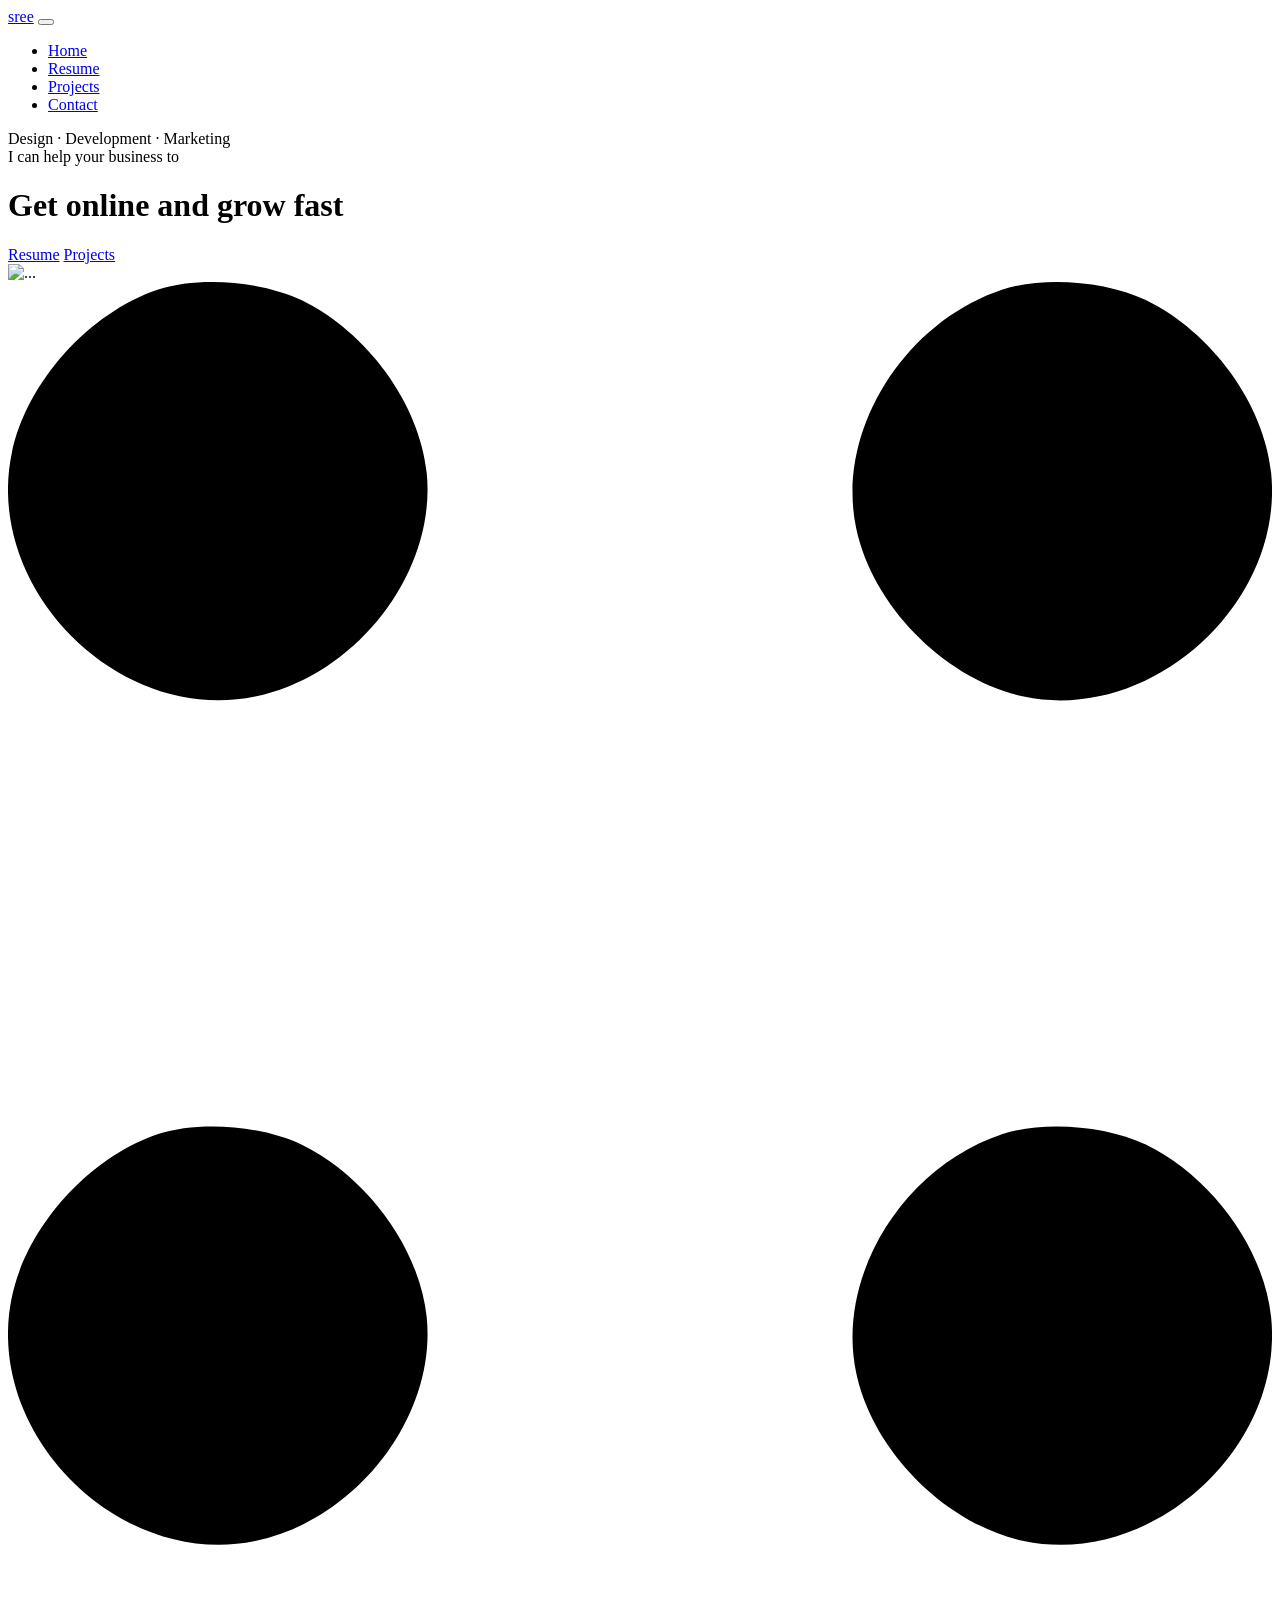
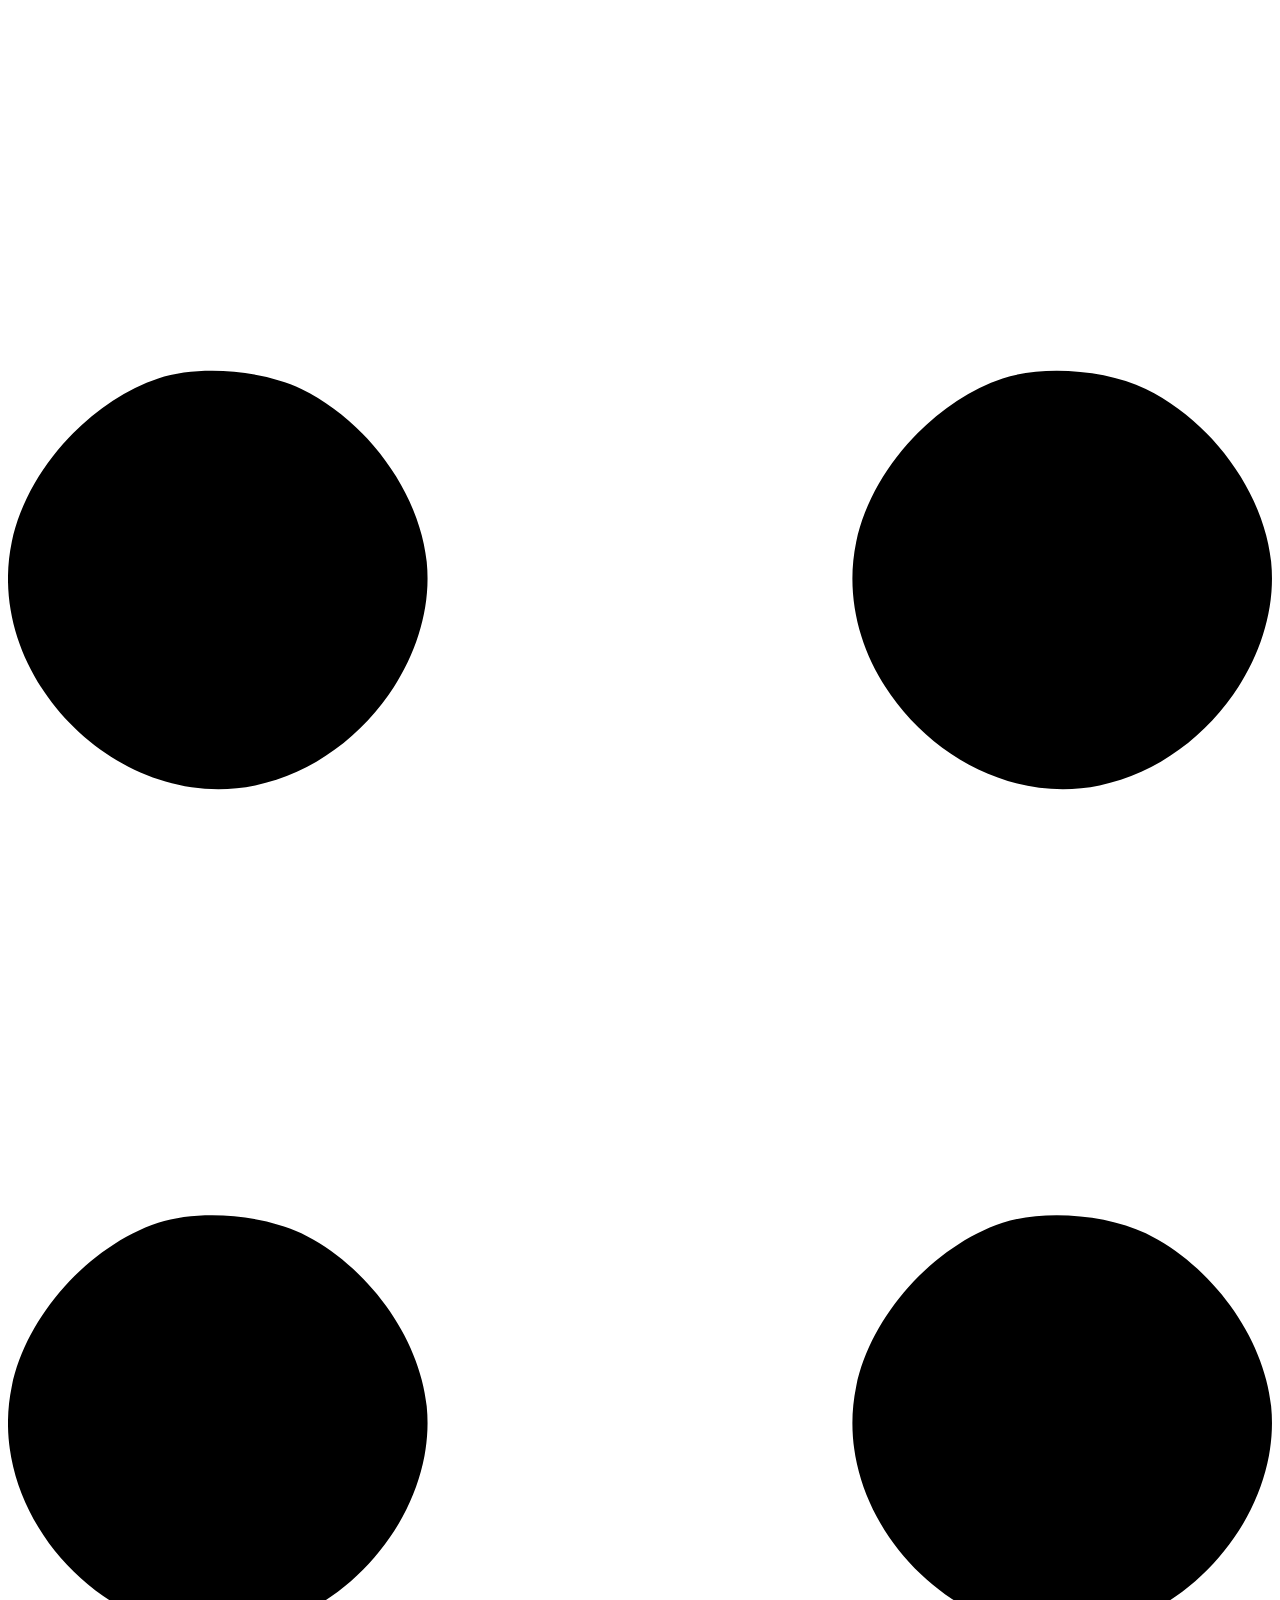
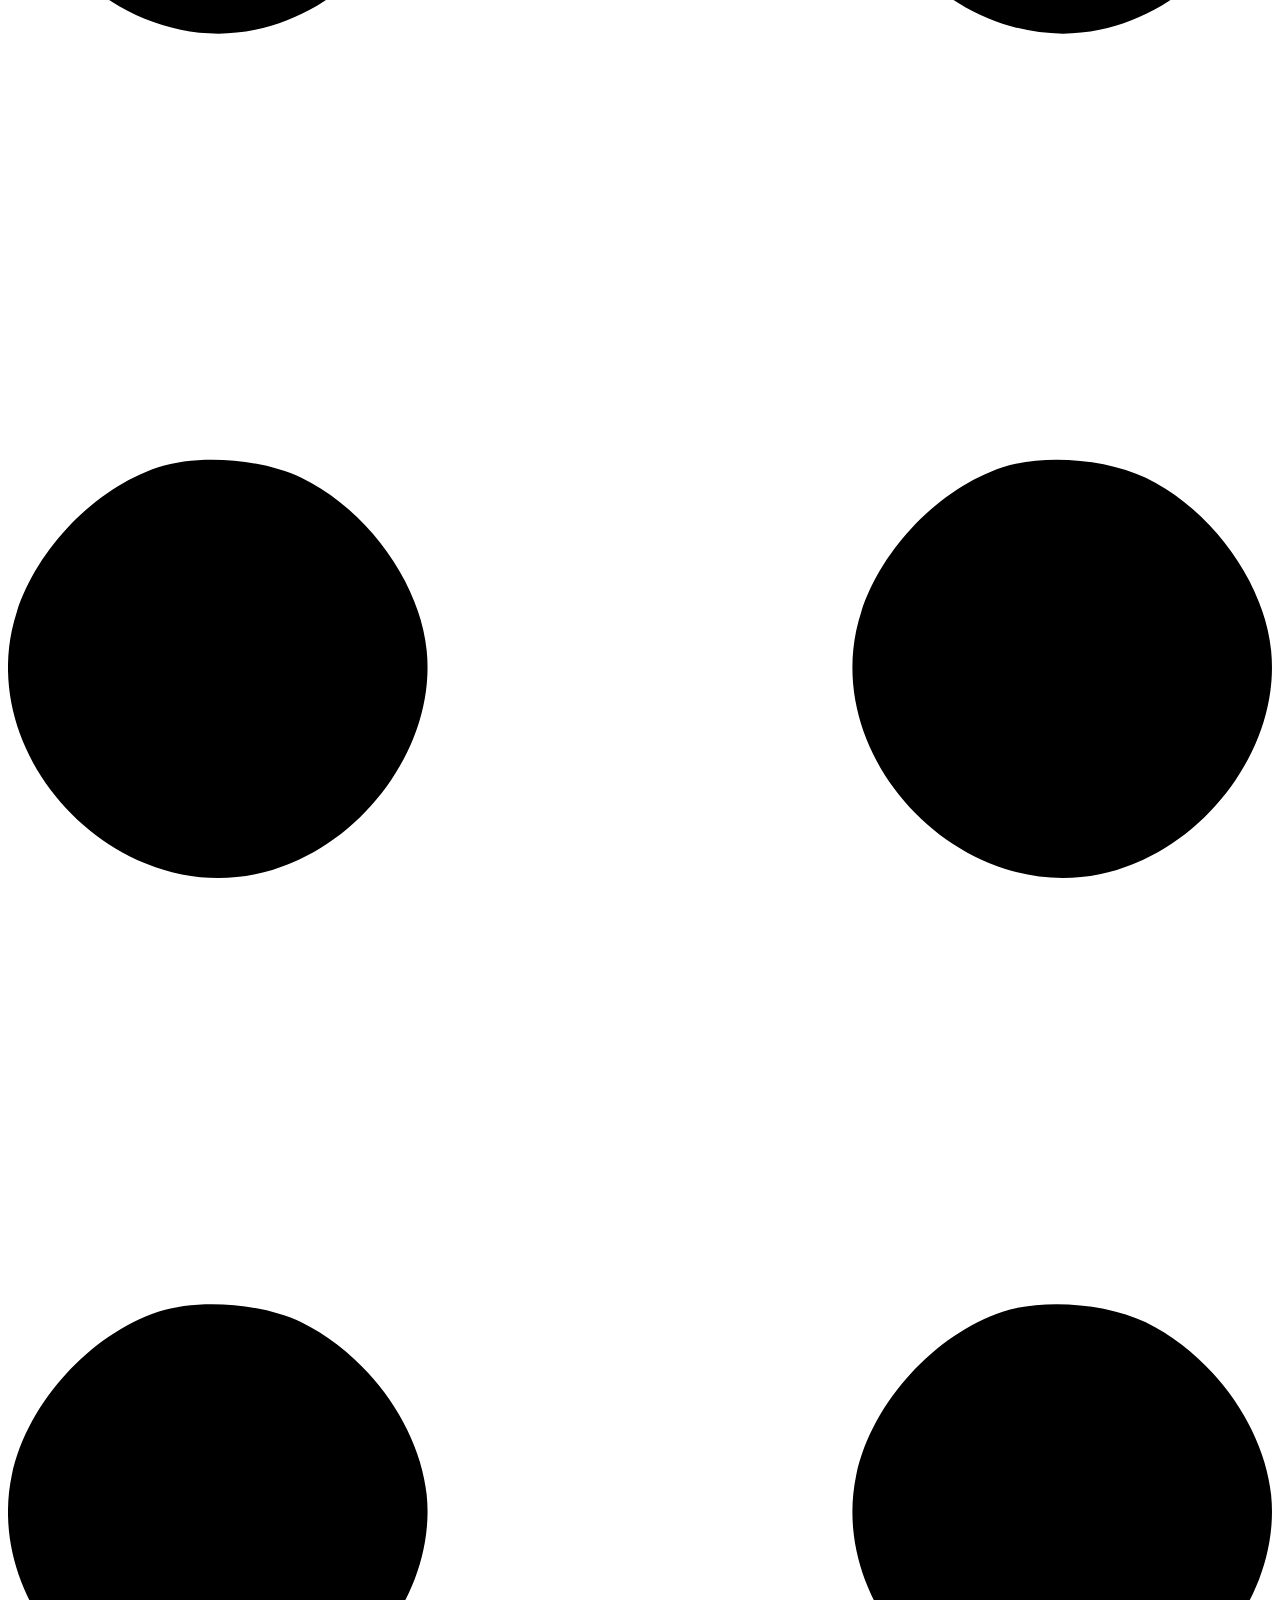
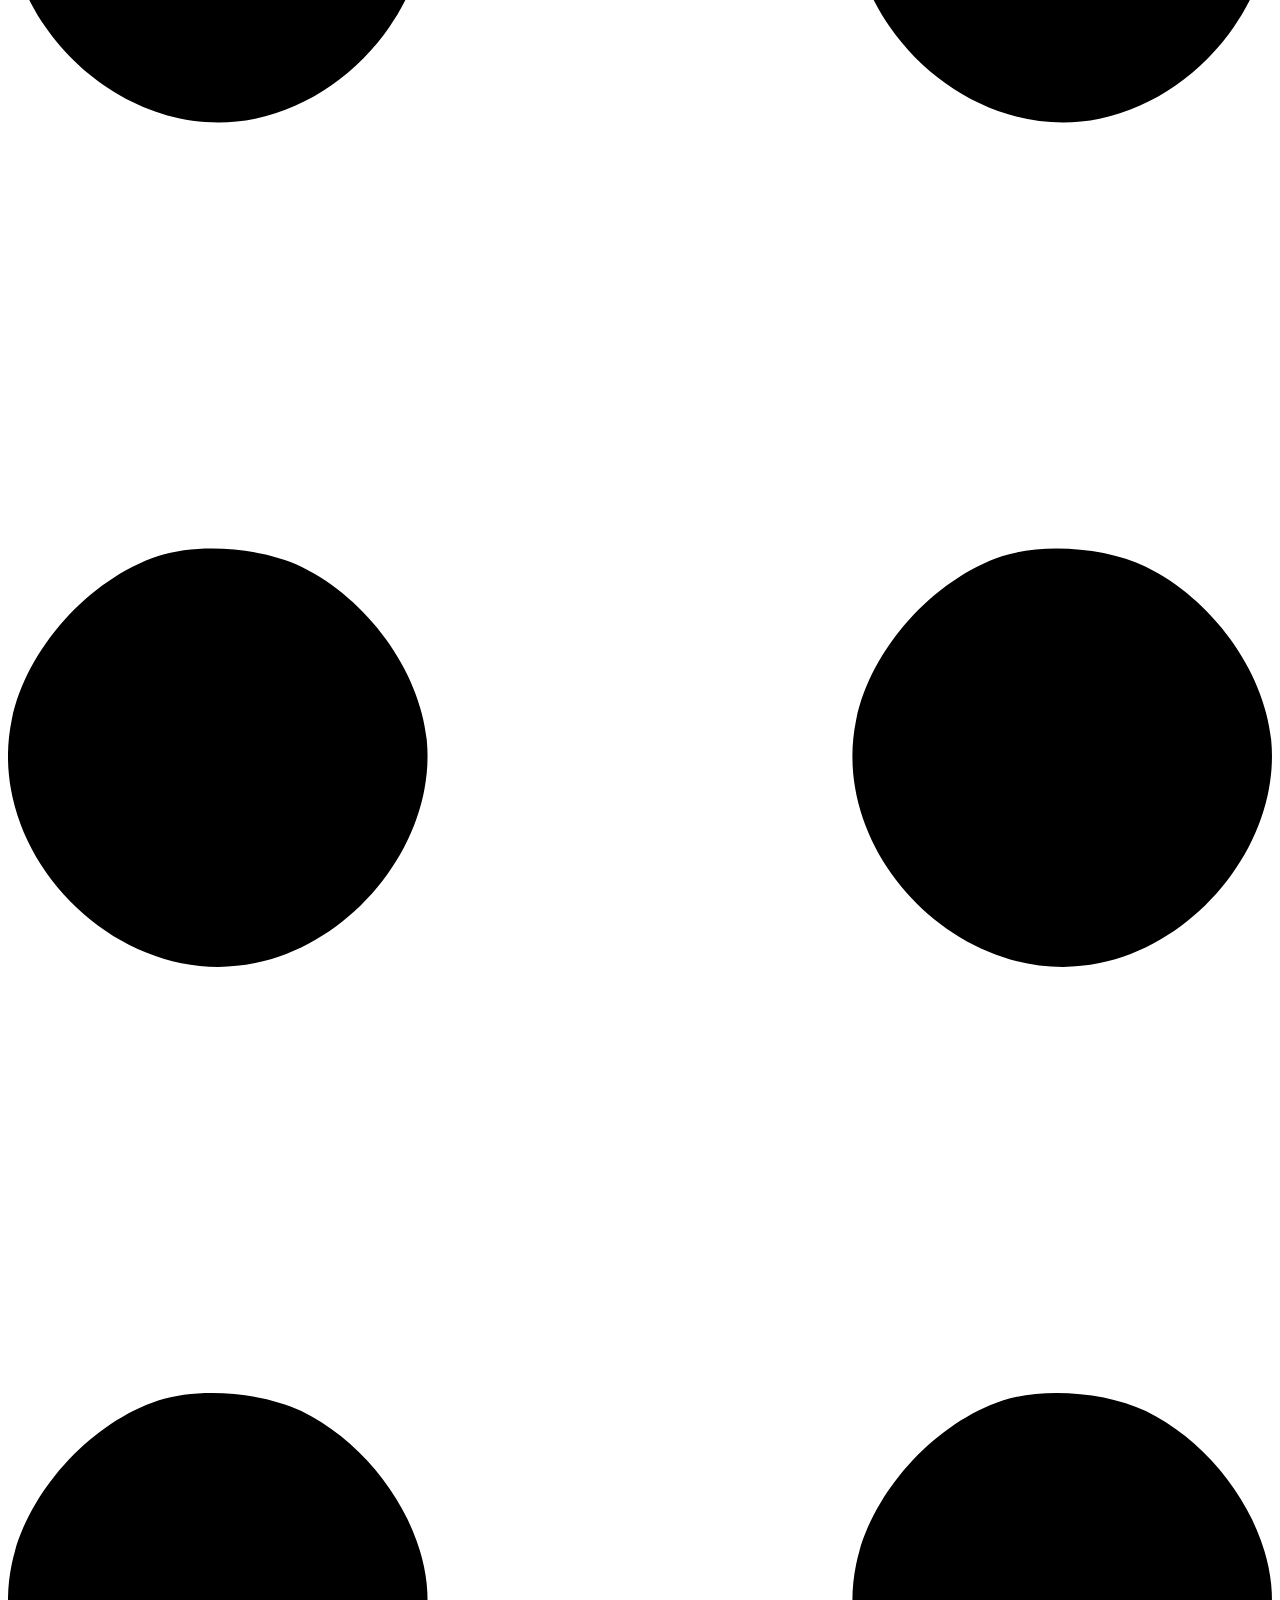
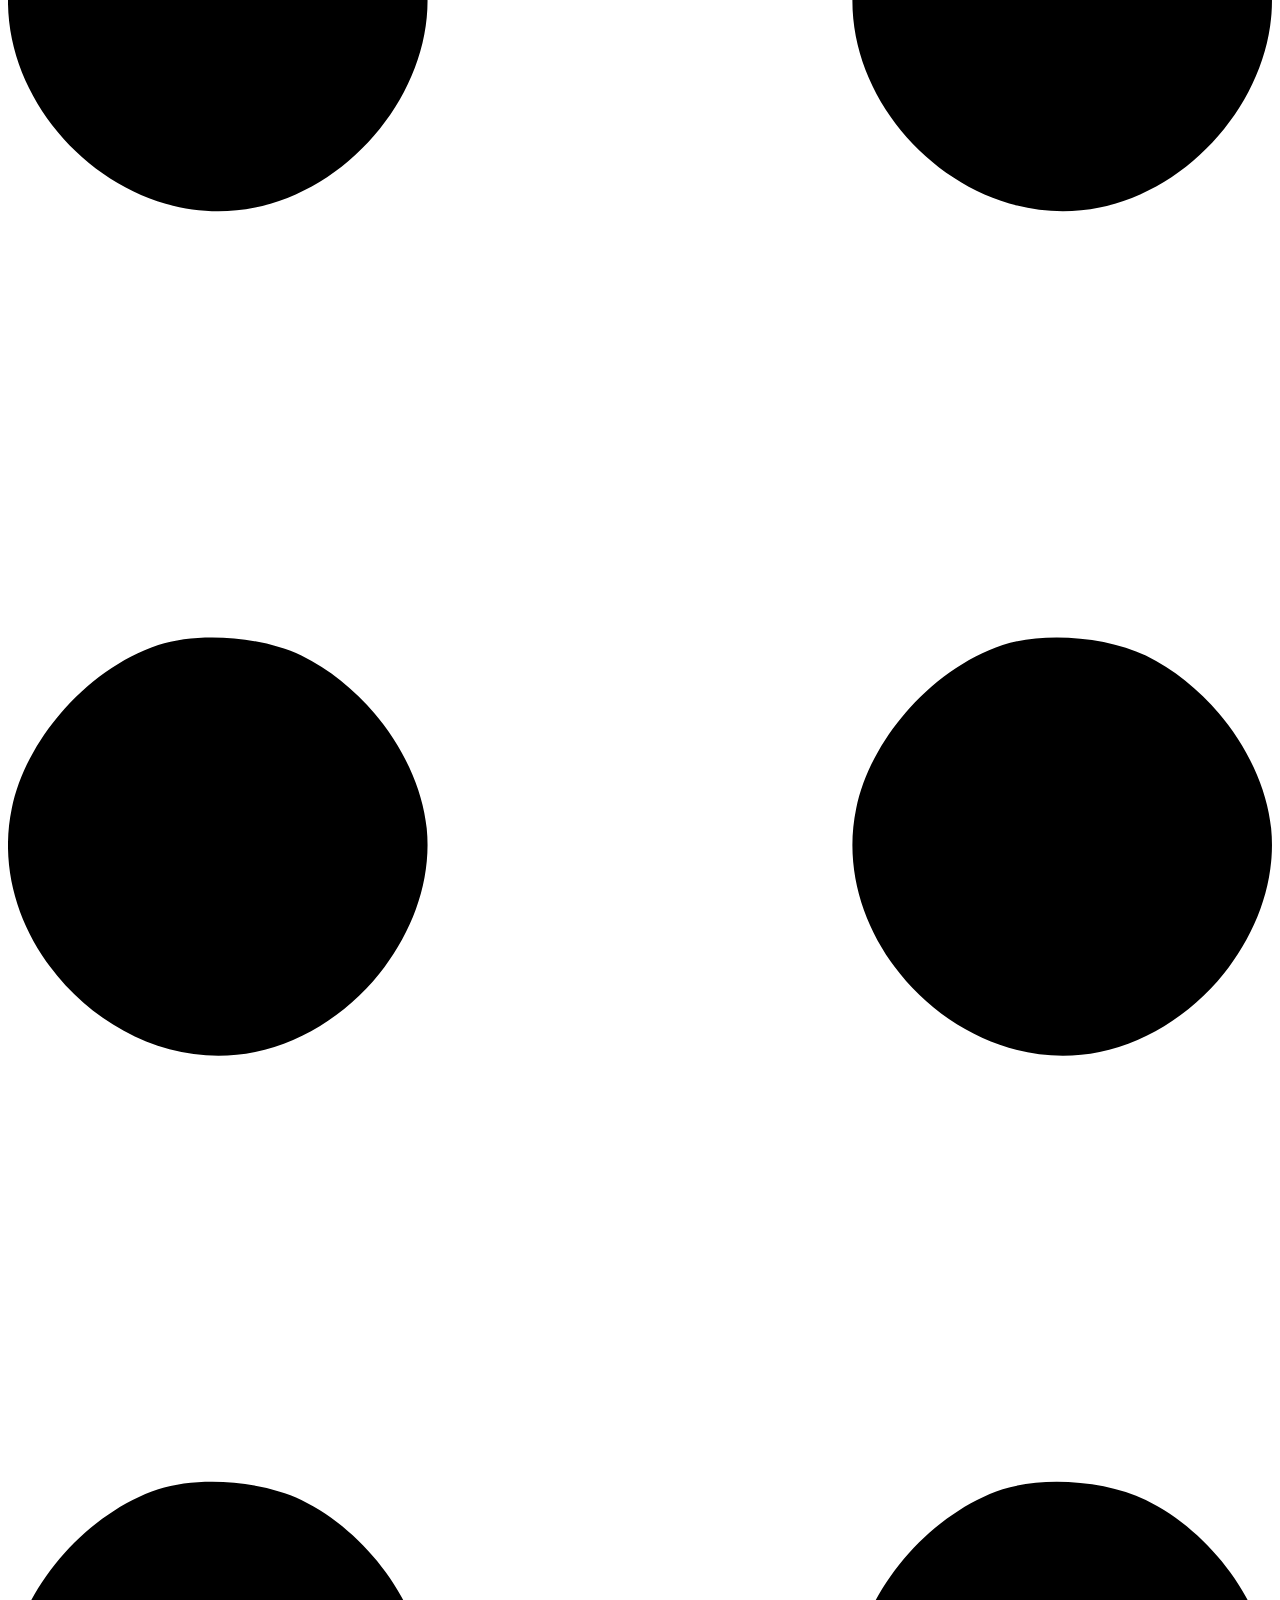
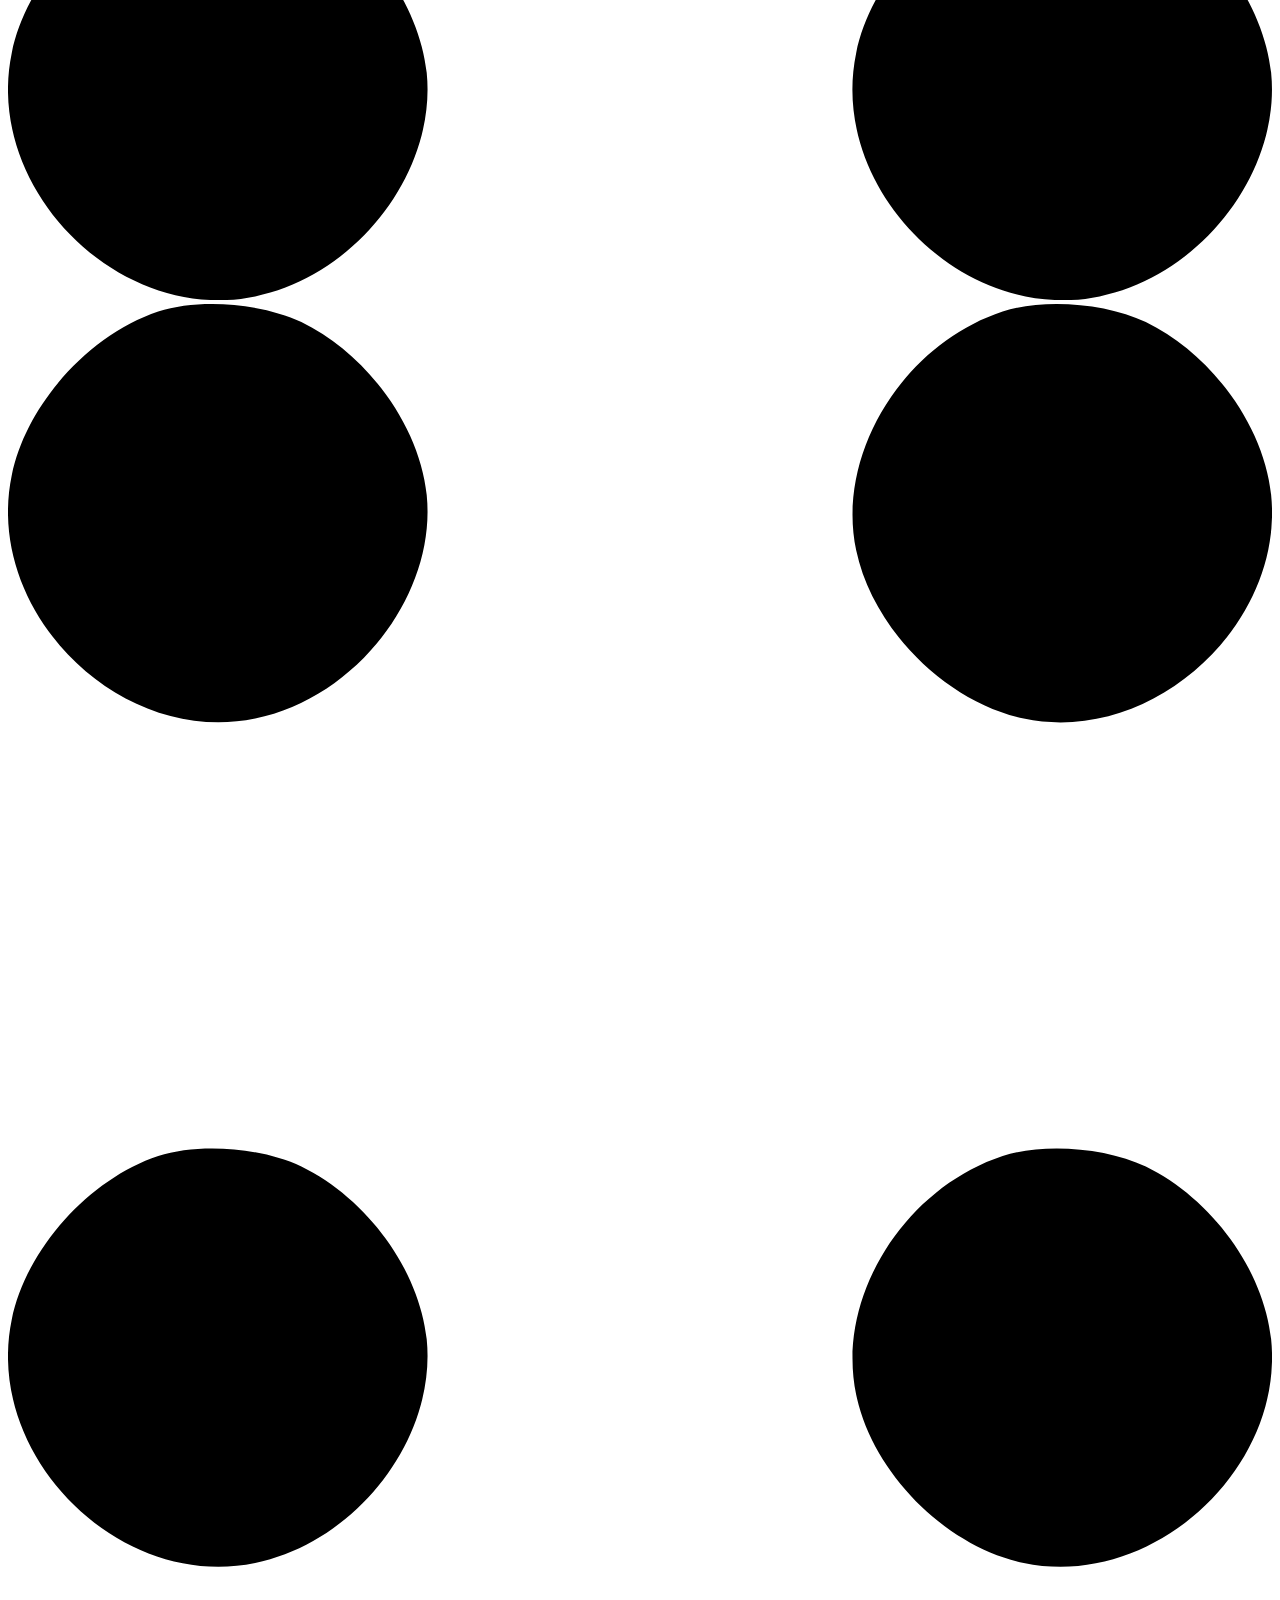
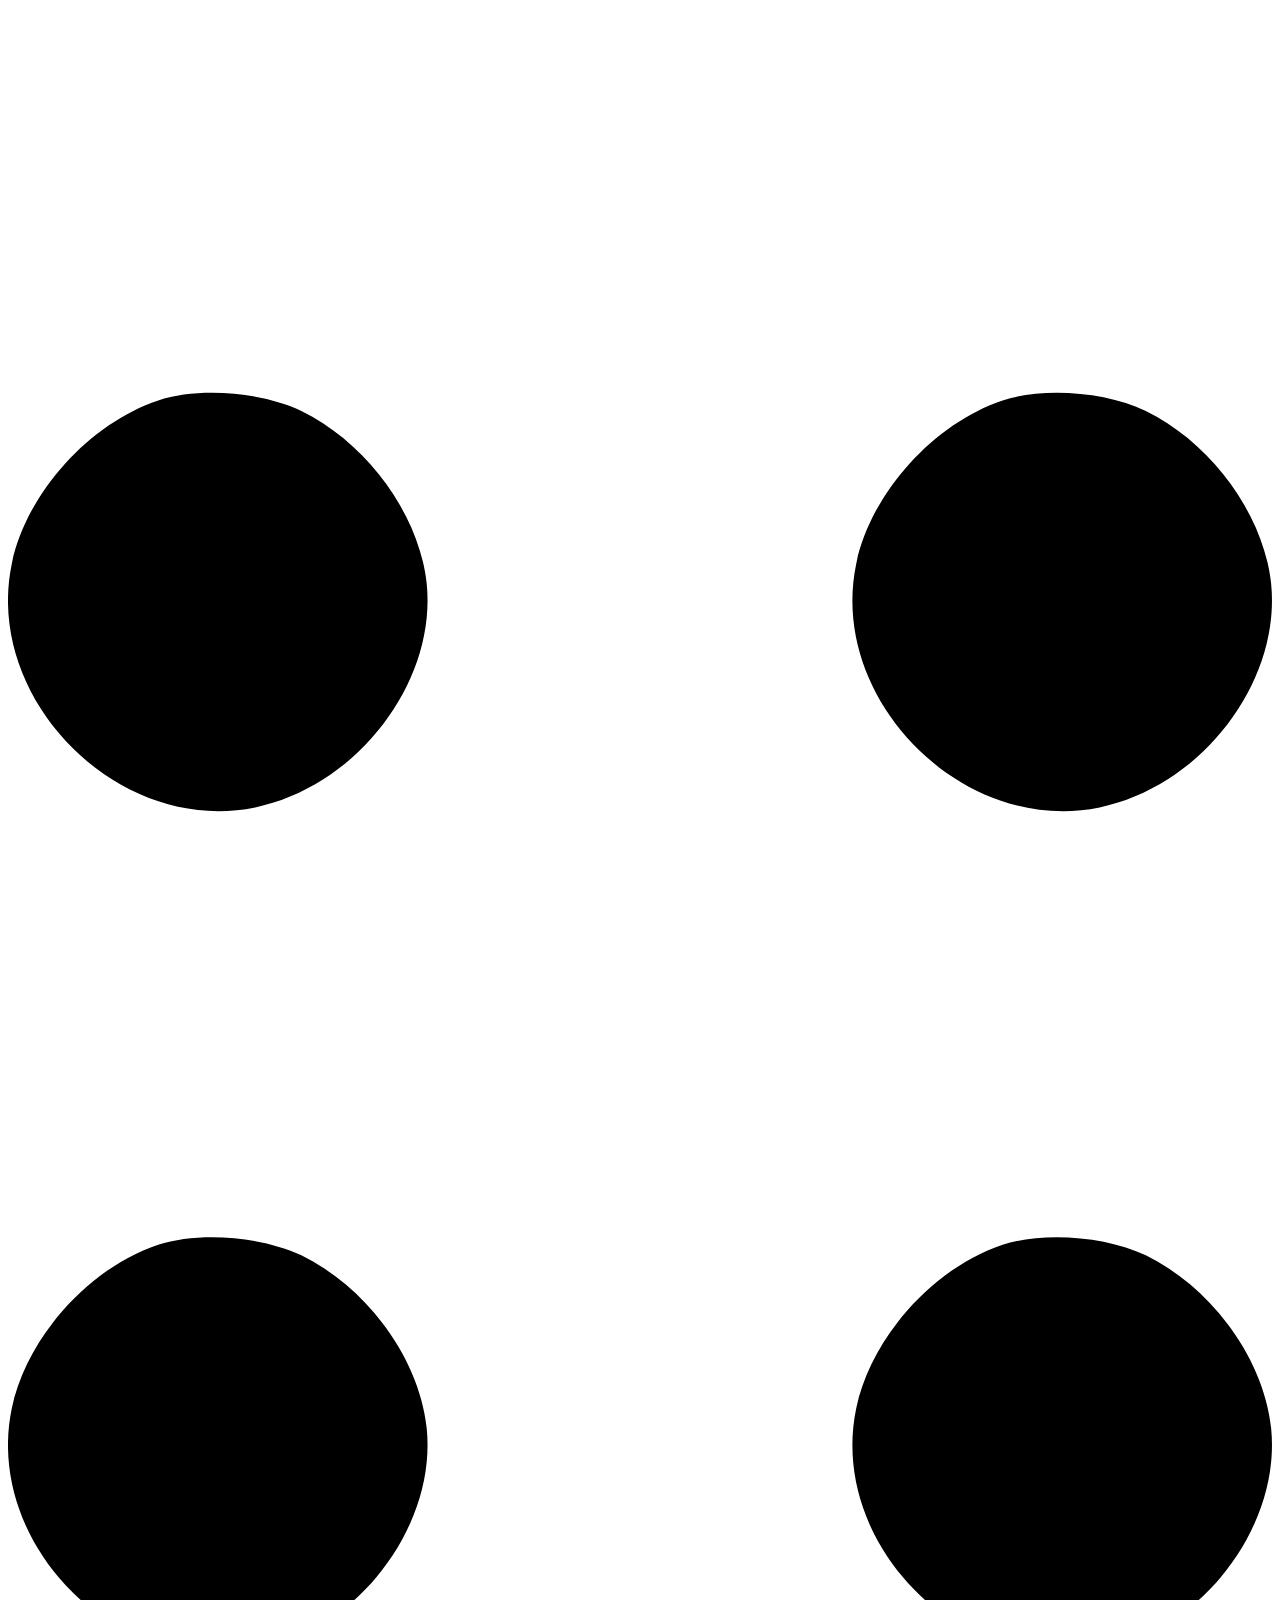
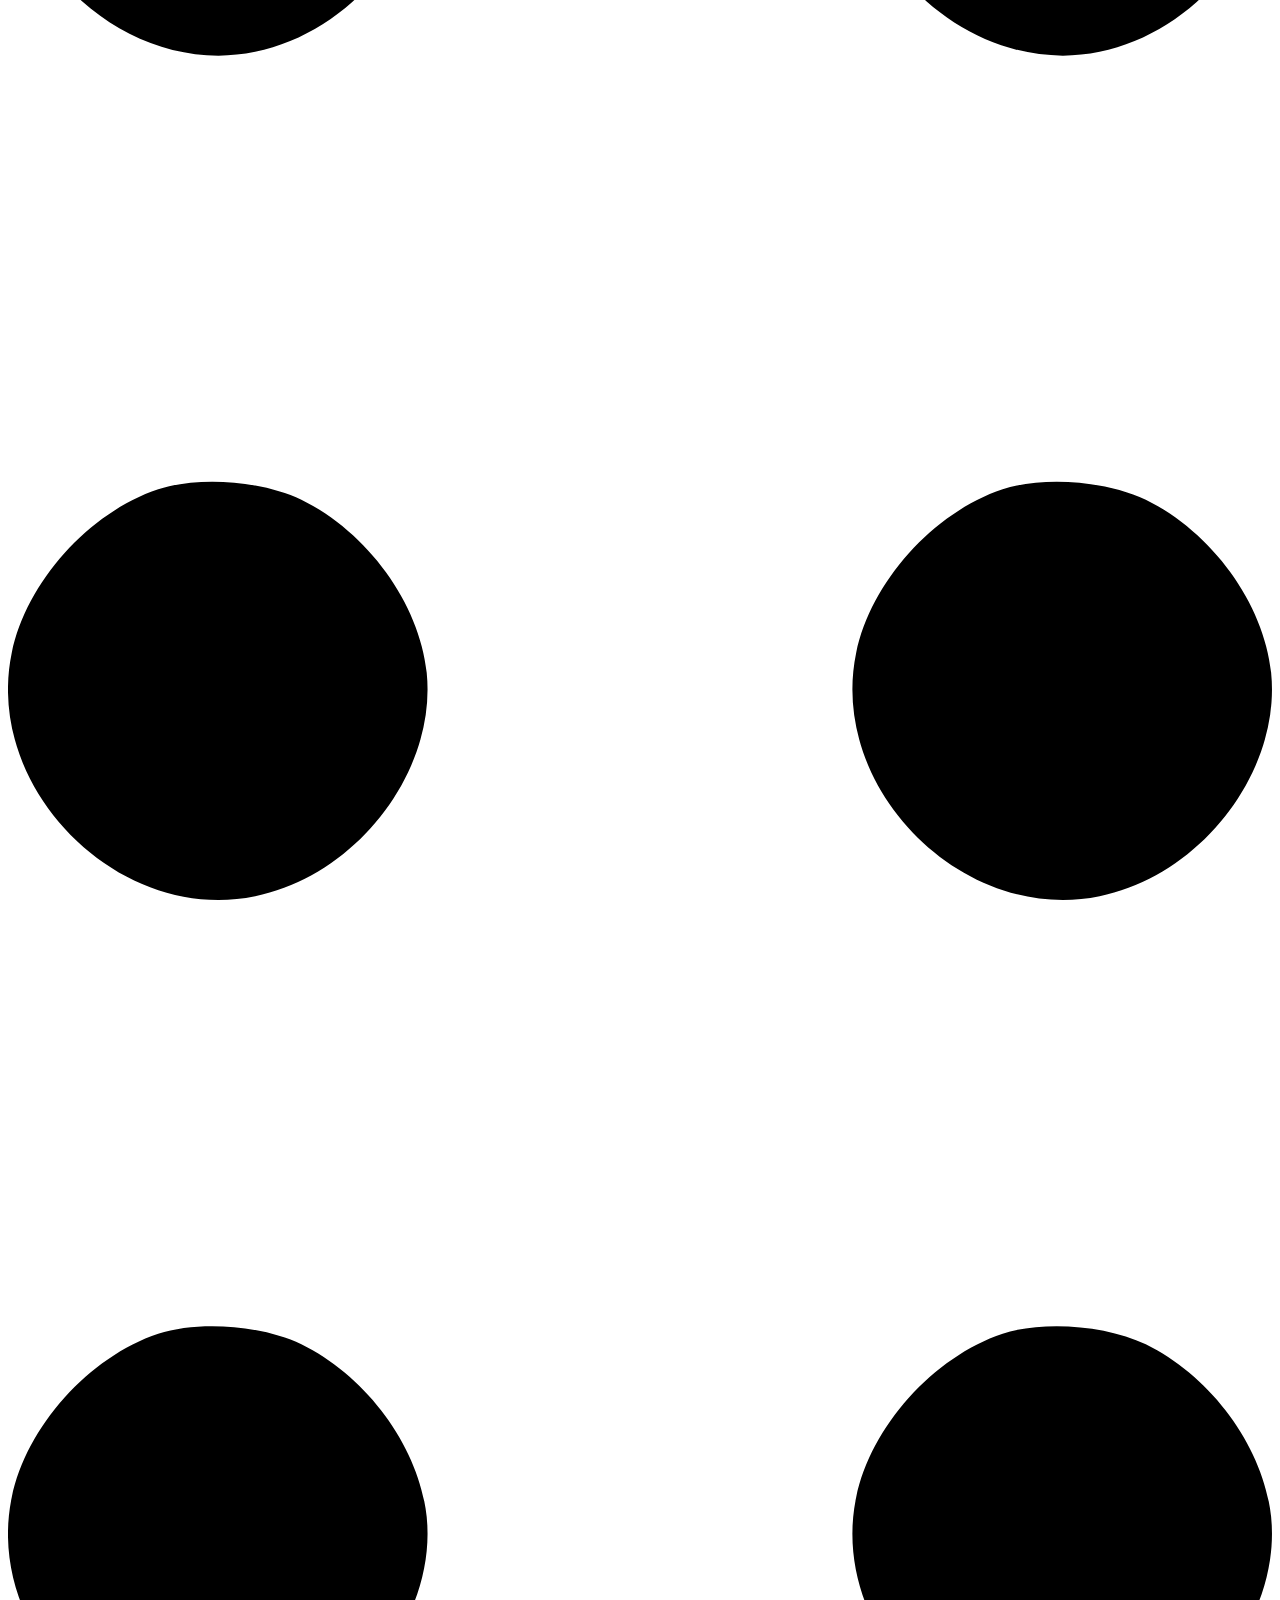
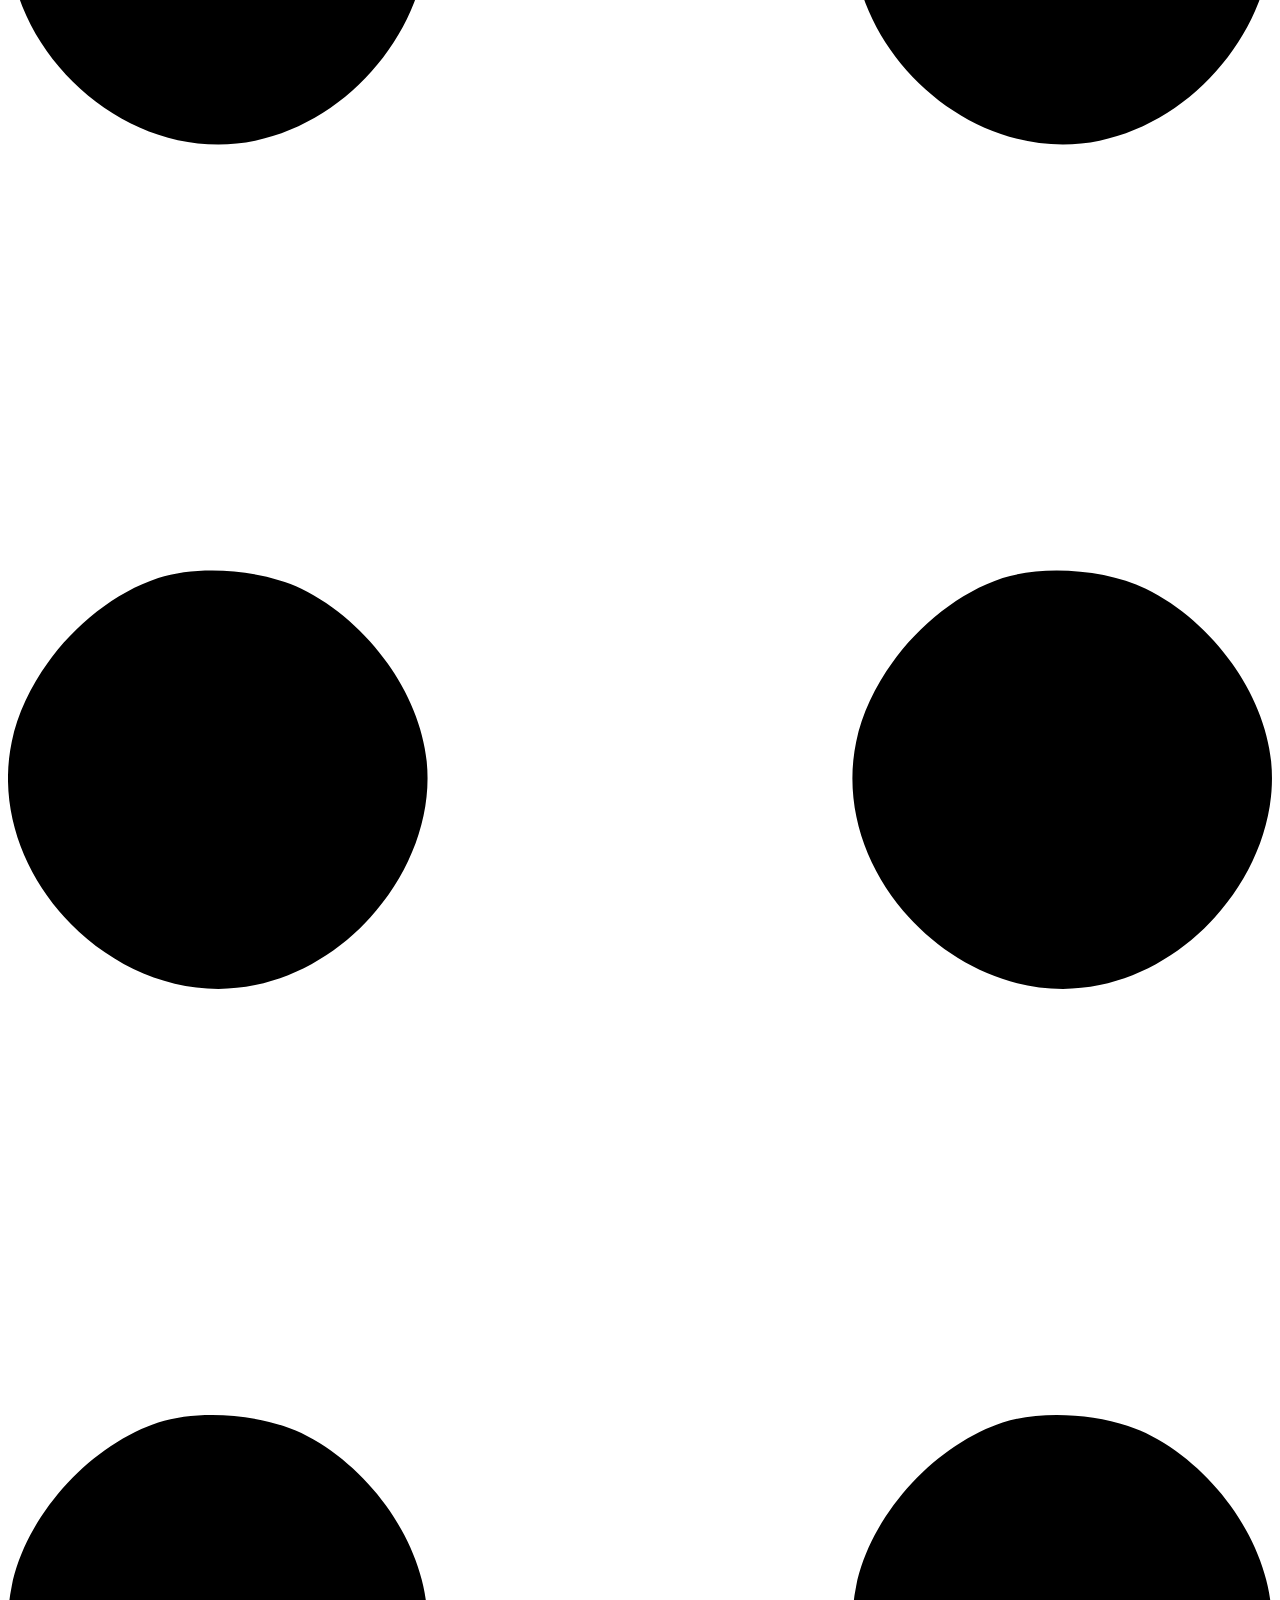
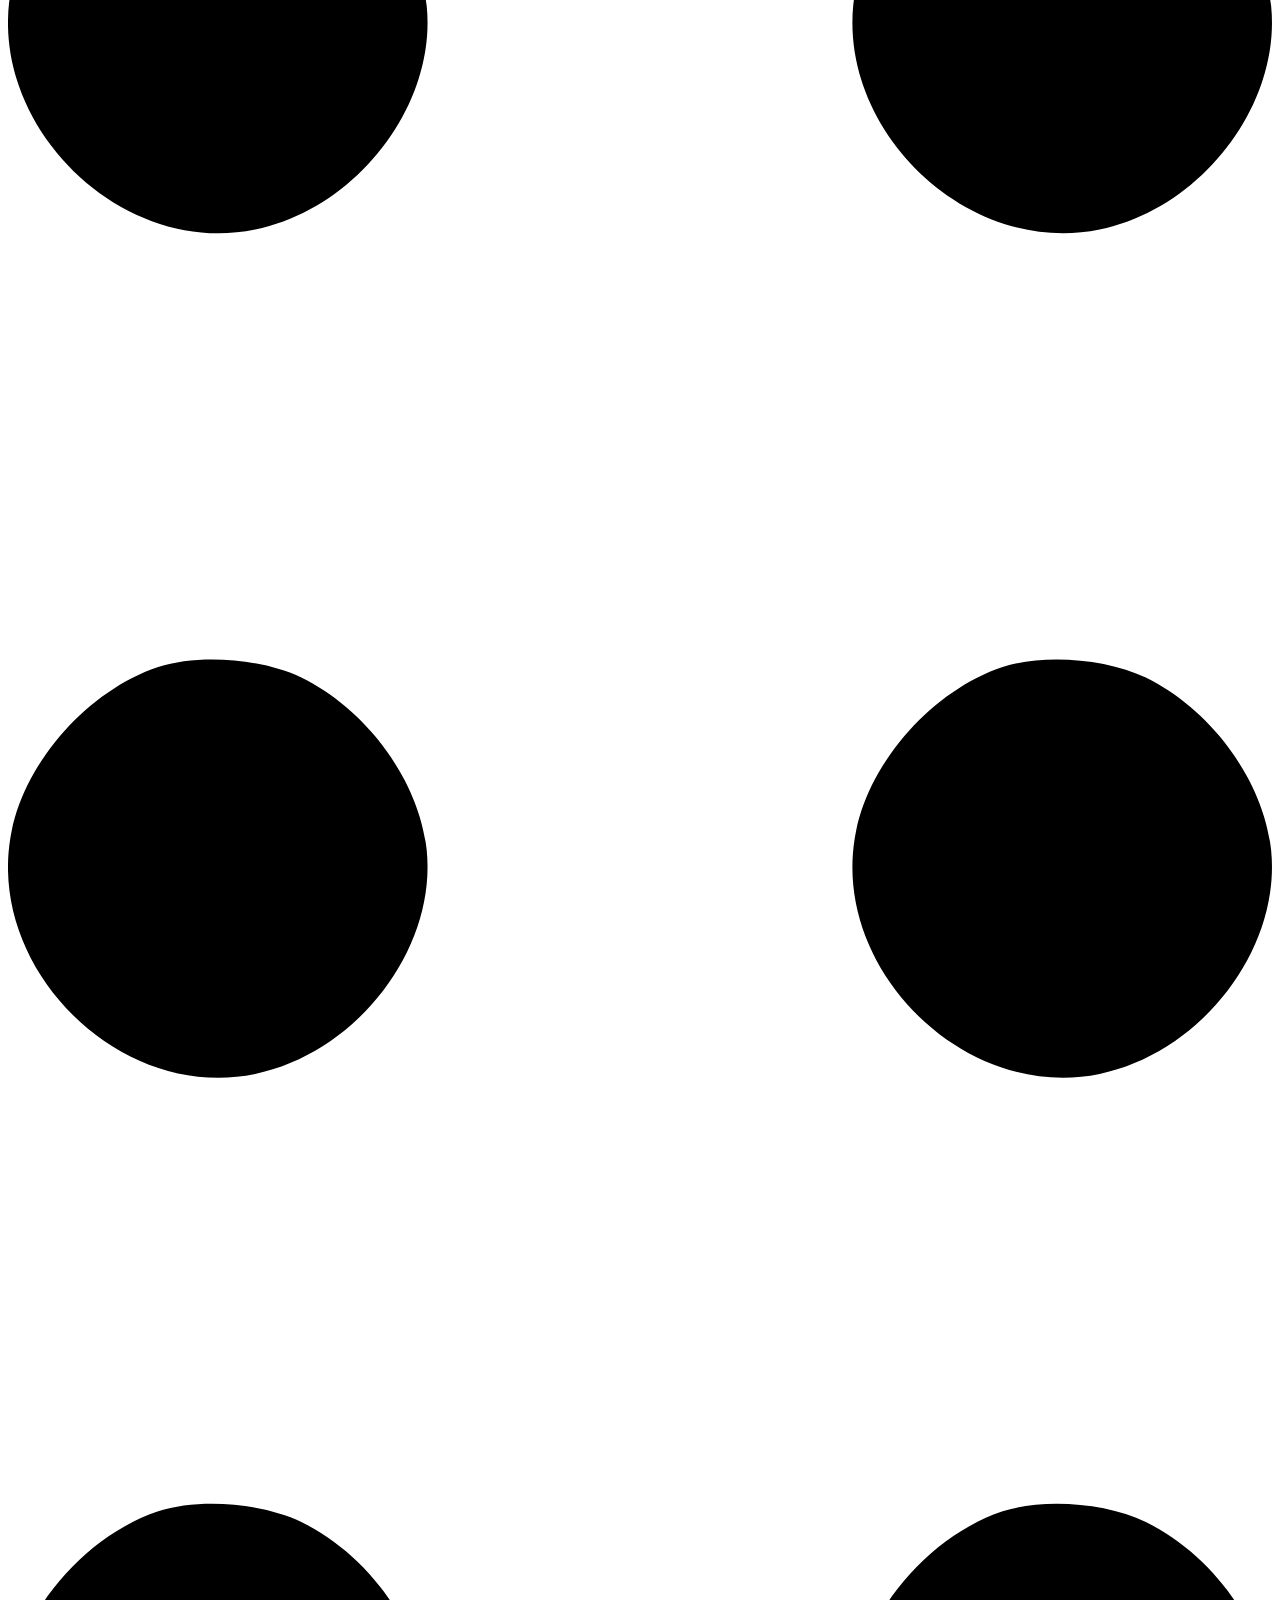
==== index.html @ 526fef72 "Update index.html" ====
<!DOCTYPE html>
<html lang="en">
    <head>
        <meta charset="utf-8" />
        <meta name="viewport" content="width=device-width, initial-scale=1, shrink-to-fit=no" />
        <meta name="description" content="" />
        <meta name="author" content="" />
        <title>Jothiprakash portfolio</title>
        <!-- Favicon-->
        <link rel="icon" type="image/x-icon" href="assets/favicon.ico" />
        <!-- Custom Google font-->
        <link rel="preconnect" href="https://fonts.googleapis.com" />
        <link rel="preconnect" href="https://fonts.gstatic.com" crossorigin />
        <link href="https://fonts.googleapis.com/css2?family=Plus+Jakarta+Sans:wght@100;200;300;400;500;600;700;800;900&amp;display=swap" rel="stylesheet" />
        <!-- Bootstrap icons-->
        <link href="https://cdn.jsdelivr.net/npm/bootstrap-icons@1.8.1/font/bootstrap-icons.css" rel="stylesheet" />
        <!-- Core theme CSS (includes Bootstrap)-->
        <link href="css/styles.css" rel="stylesheet" />
    </head>
    <body class="d-flex flex-column h-100">
        <main class="flex-shrink-0">
            <!-- Navigation-->
            <nav class="navbar navbar-expand-lg navbar-light bg-white py-3">
                <div class="container px-5">
                    <a class="navbar-brand" href="index.html"><span class="fw-bolder text-primary">sree</span></a>
                    <button class="navbar-toggler" type="button" data-bs-toggle="collapse" data-bs-target="#navbarSupportedContent" aria-controls="navbarSupportedContent" aria-expanded="false" aria-label="Toggle navigation"><span class="navbar-toggler-icon"></span></button>
                    <div class="collapse navbar-collapse" id="navbarSupportedContent">
                        <ul class="navbar-nav ms-auto mb-2 mb-lg-0 small fw-bolder">
                            <li class="nav-item"><a class="nav-link" href="index.html">Home</a></li>
                            <li class="nav-item"><a class="nav-link" href="resume.html">Resume</a></li>
                            <li class="nav-item"><a class="nav-link" href="projects.html">Projects</a></li>
                            <li class="nav-item"><a class="nav-link" href="contact.html">Contact</a></li>
                        </ul>
                    </div>
                </div>
            </nav>
            <!-- Header-->
            <header class="py-5">
                <div class="container px-5 pb-5">
                    <div class="row gx-5 align-items-center">
                        <div class="col-xxl-5">
                            <!-- Header text content-->
                            <div class="text-center text-xxl-start">
                                <div class="badge bg-gradient-primary-to-secondary text-white mb-4"><div class="text-uppercase">Design &middot; Development &middot; Marketing</div></div>
                                <div class="fs-3 fw-light text-muted">I can help your business to</div>
                                <h1 class="display-3 fw-bolder mb-5"><span class="text-gradient d-inline">Get online and grow fast</span></h1>
                                <div class="d-grid gap-3 d-sm-flex justify-content-sm-center justify-content-xxl-start mb-3">
                                    <a class="btn btn-primary btn-lg px-5 py-3 me-sm-3 fs-6 fw-bolder" href="resume.html">Resume</a>
                                    <a class="btn btn-outline-dark btn-lg px-5 py-3 fs-6 fw-bolder" href="projects.html">Projects</a>
                                </div>
                            </div>
                        </div>
                        <div class="col-xxl-7">
                            <!-- Header profile picture-->
                            <div class="d-flex justify-content-center mt-5 mt-xxl-0">
                                <div class="profile bg-gradient-primary-to-secondary">
                                    <!-- TIP: For best results, use a photo with a transparent background like the demo example below-->
                                    <!-- Watch a tutorial on how to do this on YouTube (link)-->
                                    <img class="profile-img" src="assets/me.png" alt="..." />
                                    <div class="dots-1">
                                        <!-- SVG Dots-->
                                        <svg version="1.1" xmlns="http://www.w3.org/2000/svg" xmlns:xlink="http://www.w3.org/1999/xlink" x="0px" y="0px" viewBox="0 0 191.6 1215.4" style="enable-background: new 0 0 191.6 1215.4" xml:space="preserve">
                                            <g transform="translate(0.000000,1280.000000) scale(0.100000,-0.100000)">
                                                <path d="M227.7,12788.6c-105-35-200-141-222-248c-43-206,163-412,369-369c155,32,275,190,260,339c-11,105-90,213-190,262        C383.7,12801.6,289.7,12808.6,227.7,12788.6z"></path>
                                                <path d="M1507.7,12788.6c-151-50-253-216-222-362c25-119,136-230,254-255c194-41,395,142,375,339c-11,105-90,213-190,262        C1663.7,12801.6,1569.7,12808.6,1507.7,12788.6z"></path>
                                                <path d="M227.7,11508.6c-105-35-200-141-222-248c-43-206,163-412,369-369c155,32,275,190,260,339c-11,105-90,213-190,262        C383.7,11521.6,289.7,11528.6,227.7,11508.6z"></path>
                                                <path d="M1507.7,11508.6c-151-50-253-216-222-362c25-119,136-230,254-255c194-41,395,142,375,339c-11,105-90,213-190,262        C1663.7,11521.6,1569.7,11528.6,1507.7,11508.6z"></path>
                                                <path d="M227.7,10228.6c-105-35-200-141-222-248c-43-206,163-412,369-369c155,32,275,190,260,339c-11,105-90,213-190,262        C383.7,10241.6,289.7,10248.6,227.7,10228.6z"></path>
                                                <path d="M1507.7,10228.6c-105-35-200-141-222-248c-43-206,163-412,369-369c155,32,275,190,260,339c-11,105-90,213-190,262        C1663.7,10241.6,1569.7,10248.6,1507.7,10228.6z"></path>
                                                <path d="M227.7,8948.6c-105-35-200-141-222-248c-43-206,163-412,369-369c155,32,275,190,260,339c-11,105-90,213-190,262        C383.7,8961.6,289.7,8968.6,227.7,8948.6z"></path>
                                                <path d="M1507.7,8948.6c-105-35-200-141-222-248c-43-206,163-412,369-369c155,32,275,190,260,339c-11,105-90,213-190,262        C1663.7,8961.6,1569.7,8968.6,1507.7,8948.6z"></path>
                                                <path d="M227.7,7668.6c-105-35-200-141-222-248c-43-206,163-412,369-369c155,32,275,190,260,339c-11,105-90,213-190,262        C383.7,7681.6,289.7,7688.6,227.7,7668.6z"></path>
                                                <path d="M1507.7,7668.6c-105-35-200-141-222-248c-43-206,163-412,369-369c155,32,275,190,260,339c-11,105-90,213-190,262        C1663.7,7681.6,1569.7,7688.6,1507.7,7668.6z"></path>
                                                <path d="M227.7,6388.6c-105-35-200-141-222-248c-43-206,163-412,369-369c155,32,275,190,260,339c-11,105-90,213-190,262        C383.7,6401.6,289.7,6408.6,227.7,6388.6z"></path>
                                                <path d="M1507.7,6388.6c-105-35-200-141-222-248c-43-206,163-412,369-369c155,32,275,190,260,339c-11,105-90,213-190,262        C1663.7,6401.6,1569.7,6408.6,1507.7,6388.6z"></path>
                                                <path d="M227.7,5108.6c-105-35-200-141-222-248c-43-206,163-412,369-369c155,32,275,190,260,339c-11,105-90,213-190,262        C383.7,5121.6,289.7,5128.6,227.7,5108.6z"></path>
                                                <path d="M1507.7,5108.6c-105-35-200-141-222-248c-43-206,163-412,369-369c155,32,275,190,260,339c-11,105-90,213-190,262        C1663.7,5121.6,1569.7,5128.6,1507.7,5108.6z"></path>
                                                <path d="M227.7,3828.6c-105-35-200-141-222-248c-43-206,163-412,369-369c155,32,275,190,260,339c-11,105-90,213-190,262        C383.7,3841.6,289.7,3848.6,227.7,3828.6z"></path>
                                                <path d="M1507.7,3828.6c-105-35-200-141-222-248c-43-206,163-412,369-369c155,32,275,190,260,339c-11,105-90,213-190,262        C1663.7,3841.6,1569.7,3848.6,1507.7,3828.6z"></path>
                                                <path d="M227.7,2548.6c-105-35-200-141-222-248c-43-206,163-412,369-369c155,32,275,190,260,339c-11,105-90,213-190,262        C383.7,2561.6,289.7,2568.6,227.7,2548.6z"></path>
                                                <path d="M1507.7,2548.6c-105-35-200-141-222-248c-43-206,163-412,369-369c155,32,275,190,260,339c-11,105-90,213-190,262        C1663.7,2561.6,1569.7,2568.6,1507.7,2548.6z"></path>
                                                <path d="M227.7,1268.6c-105-35-200-141-222-248c-43-206,163-412,369-369c155,32,275,190,260,339c-11,105-90,213-190,262        C383.7,1281.6,289.7,1288.6,227.7,1268.6z"></path>
                                                <path d="M1507.7,1268.6c-105-35-200-141-222-248c-43-206,163-412,369-369c155,32,275,190,260,339c-11,105-90,213-190,262        C1663.7,1281.6,1569.7,1288.6,1507.7,1268.6z"></path>
                                            </g>
                                        </svg>
                                        <!-- END of SVG dots-->
                                    </div>
                                    <div class="dots-2">
                                        <!-- SVG Dots-->
                                        <svg version="1.1" xmlns="http://www.w3.org/2000/svg" xmlns:xlink="http://www.w3.org/1999/xlink" x="0px" y="0px" viewBox="0 0 191.6 1215.4" style="enable-background: new 0 0 191.6 1215.4" xml:space="preserve">
                                            <g transform="translate(0.000000,1280.000000) scale(0.100000,-0.100000)">
                                                <path d="M227.7,12788.6c-105-35-200-141-222-248c-43-206,163-412,369-369c155,32,275,190,260,339c-11,105-90,213-190,262        C383.7,12801.6,289.7,12808.6,227.7,12788.6z"></path>
                                                <path d="M1507.7,12788.6c-151-50-253-216-222-362c25-119,136-230,254-255c194-41,395,142,375,339c-11,105-90,213-190,262        C1663.7,12801.6,1569.7,12808.6,1507.7,12788.6z"></path>
                                                <path d="M227.7,11508.6c-105-35-200-141-222-248c-43-206,163-412,369-369c155,32,275,190,260,339c-11,105-90,213-190,262        C383.7,11521.6,289.7,11528.6,227.7,11508.6z"></path>
                                                <path d="M1507.7,11508.6c-151-50-253-216-222-362c25-119,136-230,254-255c194-41,395,142,375,339c-11,105-90,213-190,262        C1663.7,11521.6,1569.7,11528.6,1507.7,11508.6z"></path>
                                                <path d="M227.7,10228.6c-105-35-200-141-222-248c-43-206,163-412,369-369c155,32,275,190,260,339c-11,105-90,213-190,262        C383.7,10241.6,289.7,10248.6,227.7,10228.6z"></path>
                                                <path d="M1507.7,10228.6c-105-35-200-141-222-248c-43-206,163-412,369-369c155,32,275,190,260,339c-11,105-90,213-190,262        C1663.7,10241.6,1569.7,10248.6,1507.7,10228.6z"></path>
                                                <path d="M227.7,8948.6c-105-35-200-141-222-248c-43-206,163-412,369-369c155,32,275,190,260,339c-11,105-90,213-190,262        C383.7,8961.6,289.7,8968.6,227.7,8948.6z"></path>
                                                <path d="M1507.7,8948.6c-105-35-200-141-222-248c-43-206,163-412,369-369c155,32,275,190,260,339c-11,105-90,213-190,262        C1663.7,8961.6,1569.7,8968.6,1507.7,8948.6z"></path>
                                                <path d="M227.7,7668.6c-105-35-200-141-222-248c-43-206,163-412,369-369c155,32,275,190,260,339c-11,105-90,213-190,262        C383.7,7681.6,289.7,7688.6,227.7,7668.6z"></path>
                                                <path d="M1507.7,7668.6c-105-35-200-141-222-248c-43-206,163-412,369-369c155,32,275,190,260,339c-11,105-90,213-190,262        C1663.7,7681.6,1569.7,7688.6,1507.7,7668.6z"></path>
                                                <path d="M227.7,6388.6c-105-35-200-141-222-248c-43-206,163-412,369-369c155,32,275,190,260,339c-11,105-90,213-190,262        C383.7,6401.6,289.7,6408.6,227.7,6388.6z"></path>
                                                <path d="M1507.7,6388.6c-105-35-200-141-222-248c-43-206,163-412,369-369c155,32,275,190,260,339c-11,105-90,213-190,262        C1663.7,6401.6,1569.7,6408.6,1507.7,6388.6z"></path>
                                                <path d="M227.7,5108.6c-105-35-200-141-222-248c-43-206,163-412,369-369c155,32,275,190,260,339c-11,105-90,213-190,262        C383.7,5121.6,289.7,5128.6,227.7,5108.6z"></path>
                                                <path d="M1507.7,5108.6c-105-35-200-141-222-248c-43-206,163-412,369-369c155,32,275,190,260,339c-11,105-90,213-190,262        C1663.7,5121.6,1569.7,5128.6,1507.7,5108.6z"></path>
                                                <path d="M227.7,3828.6c-105-35-200-141-222-248c-43-206,163-412,369-369c155,32,275,190,260,339c-11,105-90,213-190,262        C383.7,3841.6,289.7,3848.6,227.7,3828.6z"></path>
                                                <path d="M1507.7,3828.6c-105-35-200-141-222-248c-43-206,163-412,369-369c155,32,275,190,260,339c-11,105-90,213-190,262        C1663.7,3841.6,1569.7,3848.6,1507.7,3828.6z"></path>
                                                <path d="M227.7,2548.6c-105-35-200-141-222-248c-43-206,163-412,369-369c155,32,275,190,260,339c-11,105-90,213-190,262        C383.7,2561.6,289.7,2568.6,227.7,2548.6z"></path>
                                                <path d="M1507.7,2548.6c-105-35-200-141-222-248c-43-206,163-412,369-369c155,32,275,190,260,339c-11,105-90,213-190,262        C1663.7,2561.6,1569.7,2568.6,1507.7,2548.6z"></path>
                                                <path d="M227.7,1268.6c-105-35-200-141-222-248c-43-206,163-412,369-369c155,32,275,190,260,339c-11,105-90,213-190,262        C383.7,1281.6,289.7,1288.6,227.7,1268.6z"></path>
                                                <path d="M1507.7,1268.6c-105-35-200-141-222-248c-43-206,163-412,369-369c155,32,275,190,260,339c-11,105-90,213-190,262        C1663.7,1281.6,1569.7,1288.6,1507.7,1268.6z"></path>
                                            </g>
                                        </svg>
                                        <!-- END of SVG dots-->
                                    </div>
                                    <div class="dots-3">
                                        <!-- SVG Dots-->
                                        <svg version="1.1" xmlns="http://www.w3.org/2000/svg" xmlns:xlink="http://www.w3.org/1999/xlink" x="0px" y="0px" viewBox="0 0 191.6 1215.4" style="enable-background: new 0 0 191.6 1215.4" xml:space="preserve">
                                            <g transform="translate(0.000000,1280.000000) scale(0.100000,-0.100000)">
                                                <path d="M227.7,12788.6c-105-35-200-141-222-248c-43-206,163-412,369-369c155,32,275,190,260,339c-11,105-90,213-190,262        C383.7,12801.6,289.7,12808.6,227.7,12788.6z"></path>
                                                <path d="M1507.7,12788.6c-151-50-253-216-222-362c25-119,136-230,254-255c194-41,395,142,375,339c-11,105-90,213-190,262        C1663.7,12801.6,1569.7,12808.6,1507.7,12788.6z"></path>
                                                <path d="M227.7,11508.6c-105-35-200-141-222-248c-43-206,163-412,369-369c155,32,275,190,260,339c-11,105-90,213-190,262        C383.7,11521.6,289.7,11528.6,227.7,11508.6z"></path>
                                                <path d="M1507.7,11508.6c-151-50-253-216-222-362c25-119,136-230,254-255c194-41,395,142,375,339c-11,105-90,213-190,262        C1663.7,11521.6,1569.7,11528.6,1507.7,11508.6z"></path>
                                                <path d="M227.7,10228.6c-105-35-200-141-222-248c-43-206,163-412,369-369c155,32,275,190,260,339c-11,105-90,213-190,262        C383.7,10241.6,289.7,10248.6,227.7,10228.6z"></path>
                                                <path d="M1507.7,10228.6c-105-35-200-141-222-248c-43-206,163-412,369-369c155,32,275,190,260,339c-11,105-90,213-190,262        C1663.7,10241.6,1569.7,10248.6,1507.7,10228.6z"></path>
                                                <path d="M227.7,8948.6c-105-35-200-141-222-248c-43-206,163-412,369-369c155,32,275,190,260,339c-11,105-90,213-190,262        C383.7,8961.6,289.7,8968.6,227.7,8948.6z"></path>
                                                <path d="M1507.7,8948.6c-105-35-200-141-222-248c-43-206,163-412,369-369c155,32,275,190,260,339c-11,105-90,213-190,262        C1663.7,8961.6,1569.7,8968.6,1507.7,8948.6z"></path>
                                                <path d="M227.7,7668.6c-105-35-200-141-222-248c-43-206,163-412,369-369c155,32,275,190,260,339c-11,105-90,213-190,262        C383.7,7681.6,289.7,7688.6,227.7,7668.6z"></path>
                                                <path d="M1507.7,7668.6c-105-35-200-141-222-248c-43-206,163-412,369-369c155,32,275,190,260,339c-11,105-90,213-190,262        C1663.7,7681.6,1569.7,7688.6,1507.7,7668.6z"></path>
                                                <path d="M227.7,6388.6c-105-35-200-141-222-248c-43-206,163-412,369-369c155,32,275,190,260,339c-11,105-90,213-190,262        C383.7,6401.6,289.7,6408.6,227.7,6388.6z"></path>
                                                <path d="M1507.7,6388.6c-105-35-200-141-222-248c-43-206,163-412,369-369c155,32,275,190,260,339c-11,105-90,213-190,262        C1663.7,6401.6,1569.7,6408.6,1507.7,6388.6z"></path>
                                                <path d="M227.7,5108.6c-105-35-200-141-222-248c-43-206,163-412,369-369c155,32,275,190,260,339c-11,105-90,213-190,262        C383.7,5121.6,289.7,5128.6,227.7,5108.6z"></path>
                                                <path d="M1507.7,5108.6c-105-35-200-141-222-248c-43-206,163-412,369-369c155,32,275,190,260,339c-11,105-90,213-190,262        C1663.7,5121.6,1569.7,5128.6,1507.7,5108.6z"></path>
                                                <path d="M227.7,3828.6c-105-35-200-141-222-248c-43-206,163-412,369-369c155,32,275,190,260,339c-11,105-90,213-190,262        C383.7,3841.6,289.7,3848.6,227.7,3828.6z"></path>
                                                <path d="M1507.7,3828.6c-105-35-200-141-222-248c-43-206,163-412,369-369c155,32,275,190,260,339c-11,105-90,213-190,262        C1663.7,3841.6,1569.7,3848.6,1507.7,3828.6z"></path>
                                                <path d="M227.7,2548.6c-105-35-200-141-222-248c-43-206,163-412,369-369c155,32,275,190,260,339c-11,105-90,213-190,262        C383.7,2561.6,289.7,2568.6,227.7,2548.6z"></path>
                                                <path d="M1507.7,2548.6c-105-35-200-141-222-248c-43-206,163-412,369-369c155,32,275,190,260,339c-11,105-90,213-190,262        C1663.7,2561.6,1569.7,2568.6,1507.7,2548.6z"></path>
                                                <path d="M227.7,1268.6c-105-35-200-141-222-248c-43-206,163-412,369-369c155,32,275,190,260,339c-11,105-90,213-190,262        C383.7,1281.6,289.7,1288.6,227.7,1268.6z"></path>
                                                <path d="M1507.7,1268.6c-105-35-200-141-222-248c-43-206,163-412,369-369c155,32,275,190,260,339c-11,105-90,213-190,262        C1663.7,1281.6,1569.7,1288.6,1507.7,1268.6z"></path>
                                            </g>
                                        </svg>
                                        <!-- END of SVG dots-->
                                    </div>
                                    <div class="dots-4">
                                        <!-- SVG Dots-->
                                        <svg version="1.1" xmlns="http://www.w3.org/2000/svg" xmlns:xlink="http://www.w3.org/1999/xlink" x="0px" y="0px" viewBox="0 0 191.6 1215.4" style="enable-background: new 0 0 191.6 1215.4" xml:space="preserve">
                                            <g transform="translate(0.000000,1280.000000) scale(0.100000,-0.100000)">
                                                <path d="M227.7,12788.6c-105-35-200-141-222-248c-43-206,163-412,369-369c155,32,275,190,260,339c-11,105-90,213-190,262        C383.7,12801.6,289.7,12808.6,227.7,12788.6z"></path>
                                                <path d="M1507.7,12788.6c-151-50-253-216-222-362c25-119,136-230,254-255c194-41,395,142,375,339c-11,105-90,213-190,262        C1663.7,12801.6,1569.7,12808.6,1507.7,12788.6z"></path>
                                                <path d="M227.7,11508.6c-105-35-200-141-222-248c-43-206,163-412,369-369c155,32,275,190,260,339c-11,105-90,213-190,262        C383.7,11521.6,289.7,11528.6,227.7,11508.6z"></path>
                                                <path d="M1507.7,11508.6c-151-50-253-216-222-362c25-119,136-230,254-255c194-41,395,142,375,339c-11,105-90,213-190,262        C1663.7,11521.6,1569.7,11528.6,1507.7,11508.6z"></path>
                                                <path d="M227.7,10228.6c-105-35-200-141-222-248c-43-206,163-412,369-369c155,32,275,190,260,339c-11,105-90,213-190,262        C383.7,10241.6,289.7,10248.6,227.7,10228.6z"></path>
                                                <path d="M1507.7,10228.6c-105-35-200-141-222-248c-43-206,163-412,369-369c155,32,275,190,260,339c-11,105-90,213-190,262        C1663.7,10241.6,1569.7,10248.6,1507.7,10228.6z"></path>
                                                <path d="M227.7,8948.6c-105-35-200-141-222-248c-43-206,163-412,369-369c155,32,275,190,260,339c-11,105-90,213-190,262        C383.7,8961.6,289.7,8968.6,227.7,8948.6z"></path>
                                                <path d="M1507.7,8948.6c-105-35-200-141-222-248c-43-206,163-412,369-369c155,32,275,190,260,339c-11,105-90,213-190,262        C1663.7,8961.6,1569.7,8968.6,1507.7,8948.6z"></path>
                                                <path d="M227.7,7668.6c-105-35-200-141-222-248c-43-206,163-412,369-369c155,32,275,190,260,339c-11,105-90,213-190,262        C383.7,7681.6,289.7,7688.6,227.7,7668.6z"></path>
                                                <path d="M1507.7,7668.6c-105-35-200-141-222-248c-43-206,163-412,369-369c155,32,275,190,260,339c-11,105-90,213-190,262        C1663.7,7681.6,1569.7,7688.6,1507.7,7668.6z"></path>
                                                <path d="M227.7,6388.6c-105-35-200-141-222-248c-43-206,163-412,369-369c155,32,275,190,260,339c-11,105-90,213-190,262        C383.7,6401.6,289.7,6408.6,227.7,6388.6z"></path>
                                                <path d="M1507.7,6388.6c-105-35-200-141-222-248c-43-206,163-412,369-369c155,32,275,190,260,339c-11,105-90,213-190,262        C1663.7,6401.6,1569.7,6408.6,1507.7,6388.6z"></path>
                                                <path d="M227.7,5108.6c-105-35-200-141-222-248c-43-206,163-412,369-369c155,32,275,190,260,339c-11,105-90,213-190,262        C383.7,5121.6,289.7,5128.6,227.7,5108.6z"></path>
                                                <path d="M1507.7,5108.6c-105-35-200-141-222-248c-43-206,163-412,369-369c155,32,275,190,260,339c-11,105-90,213-190,262        C1663.7,5121.6,1569.7,5128.6,1507.7,5108.6z"></path>
                                                <path d="M227.7,3828.6c-105-35-200-141-222-248c-43-206,163-412,369-369c155,32,275,190,260,339c-11,105-90,213-190,262        C383.7,3841.6,289.7,3848.6,227.7,3828.6z"></path>
                                                <path d="M1507.7,3828.6c-105-35-200-141-222-248c-43-206,163-412,369-369c155,32,275,190,260,339c-11,105-90,213-190,262        C1663.7,3841.6,1569.7,3848.6,1507.7,3828.6z"></path>
                                                <path d="M227.7,2548.6c-105-35-200-141-222-248c-43-206,163-412,369-369c155,32,275,190,260,339c-11,105-90,213-190,262        C383.7,2561.6,289.7,2568.6,227.7,2548.6z"></path>
                                                <path d="M1507.7,2548.6c-105-35-200-141-222-248c-43-206,163-412,369-369c155,32,275,190,260,339c-11,105-90,213-190,262        C1663.7,2561.6,1569.7,2568.6,1507.7,2548.6z"></path>
                                                <path d="M227.7,1268.6c-105-35-200-141-222-248c-43-206,163-412,369-369c155,32,275,190,260,339c-11,105-90,213-190,262        C383.7,1281.6,289.7,1288.6,227.7,1268.6z"></path>
                                                <path d="M1507.7,1268.6c-105-35-200-141-222-248c-43-206,163-412,369-369c155,32,275,190,260,339c-11,105-90,213-190,262        C1663.7,1281.6,1569.7,1288.6,1507.7,1268.6z"></path>
                                            </g>
                                        </svg>
                                        <!-- END of SVG dots-->
                                    </div>
                                </div>
                            </div>
                        </div>
                    </div>
                </div>
            </header>
            <!-- About Section-->
            <section class="bg-light py-5">
                <div class="container px-5">
                    <div class="row gx-5 justify-content-center">
                        <div class="col-xxl-8">
                            <div class="text-center my-5">
                                <h2 class="display-5 fw-bolder"><span class="text-gradient d-inline">About Me</span></h2>
                                <p class="lead fw-light mb-4">My name is Jothiprakash and I help brands grow.</p>
                                <p class="text-muted">I’m a digital creator with skills in design, development, and marketing. I help businesses build strong brands by creating modern websites and digital solutions. My focus is on combining creativity and technology to deliver impactful user experiences and support brand growth.
</p>
                                <div class="d-flex justify-content-center fs-2 gap-4">
                                    <a class="text-gradient" href="https://discordapp.com/users/1297441403990970381", target="_blank"><i class="bi bi-discord"></i></a>
                                    <a class="text-gradient" href="https://www.linkedin.com/in/thesreeprakash", target="_blank"><i class="bi bi-linkedin"></i></a>
                                    <a class="text-gradient" href="https://github.com/thesreeprakash", target="_blank"><i class="bi bi-github"></i></a>
                                    <a class="text-gradient" href="https://www.instagram.com/thesreeprakash/", target="_blank"><i class="bi bi-instagram"></i></a>
                                </div>
                            </div>
                        </div>
                    </div>
                </div>
            </section>
        </main>
        <!-- Footer-->
        <footer class="bg-white py-4 mt-auto">
            <div class="container px-5">
                <div class="row align-items-center justify-content-between flex-column flex-sm-row">
                    <div class="col-auto"><div class="small m-0">Copyright &copy; Jothiprakash 2026</div></div>
                    
                </div>
            </div>
        </footer>
        <!-- Bootstrap core JS-->
        <script src="https://cdn.jsdelivr.net/npm/bootstrap@5.2.3/dist/js/bootstrap.bundle.min.js"></script>
        <!-- Core theme JS-->
        <script src="js/scripts.js"></script>
    </body>
</html>
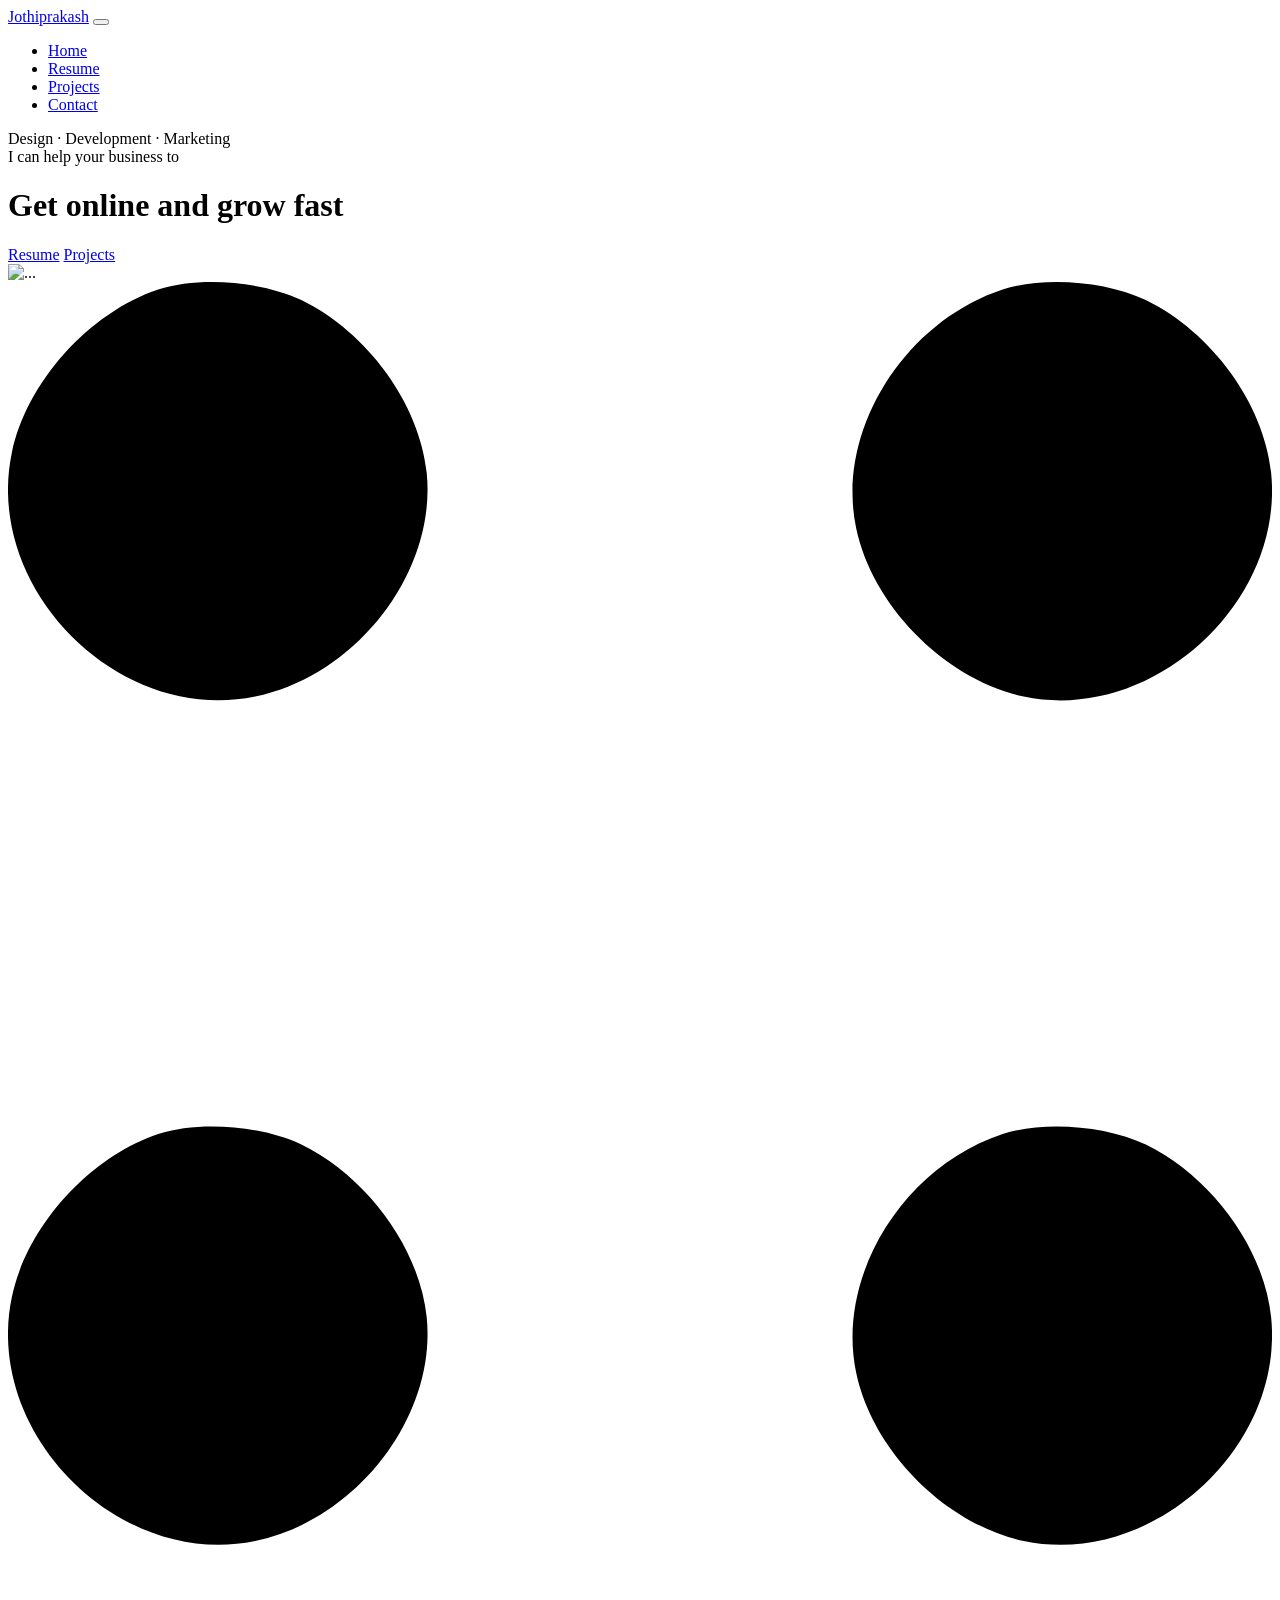
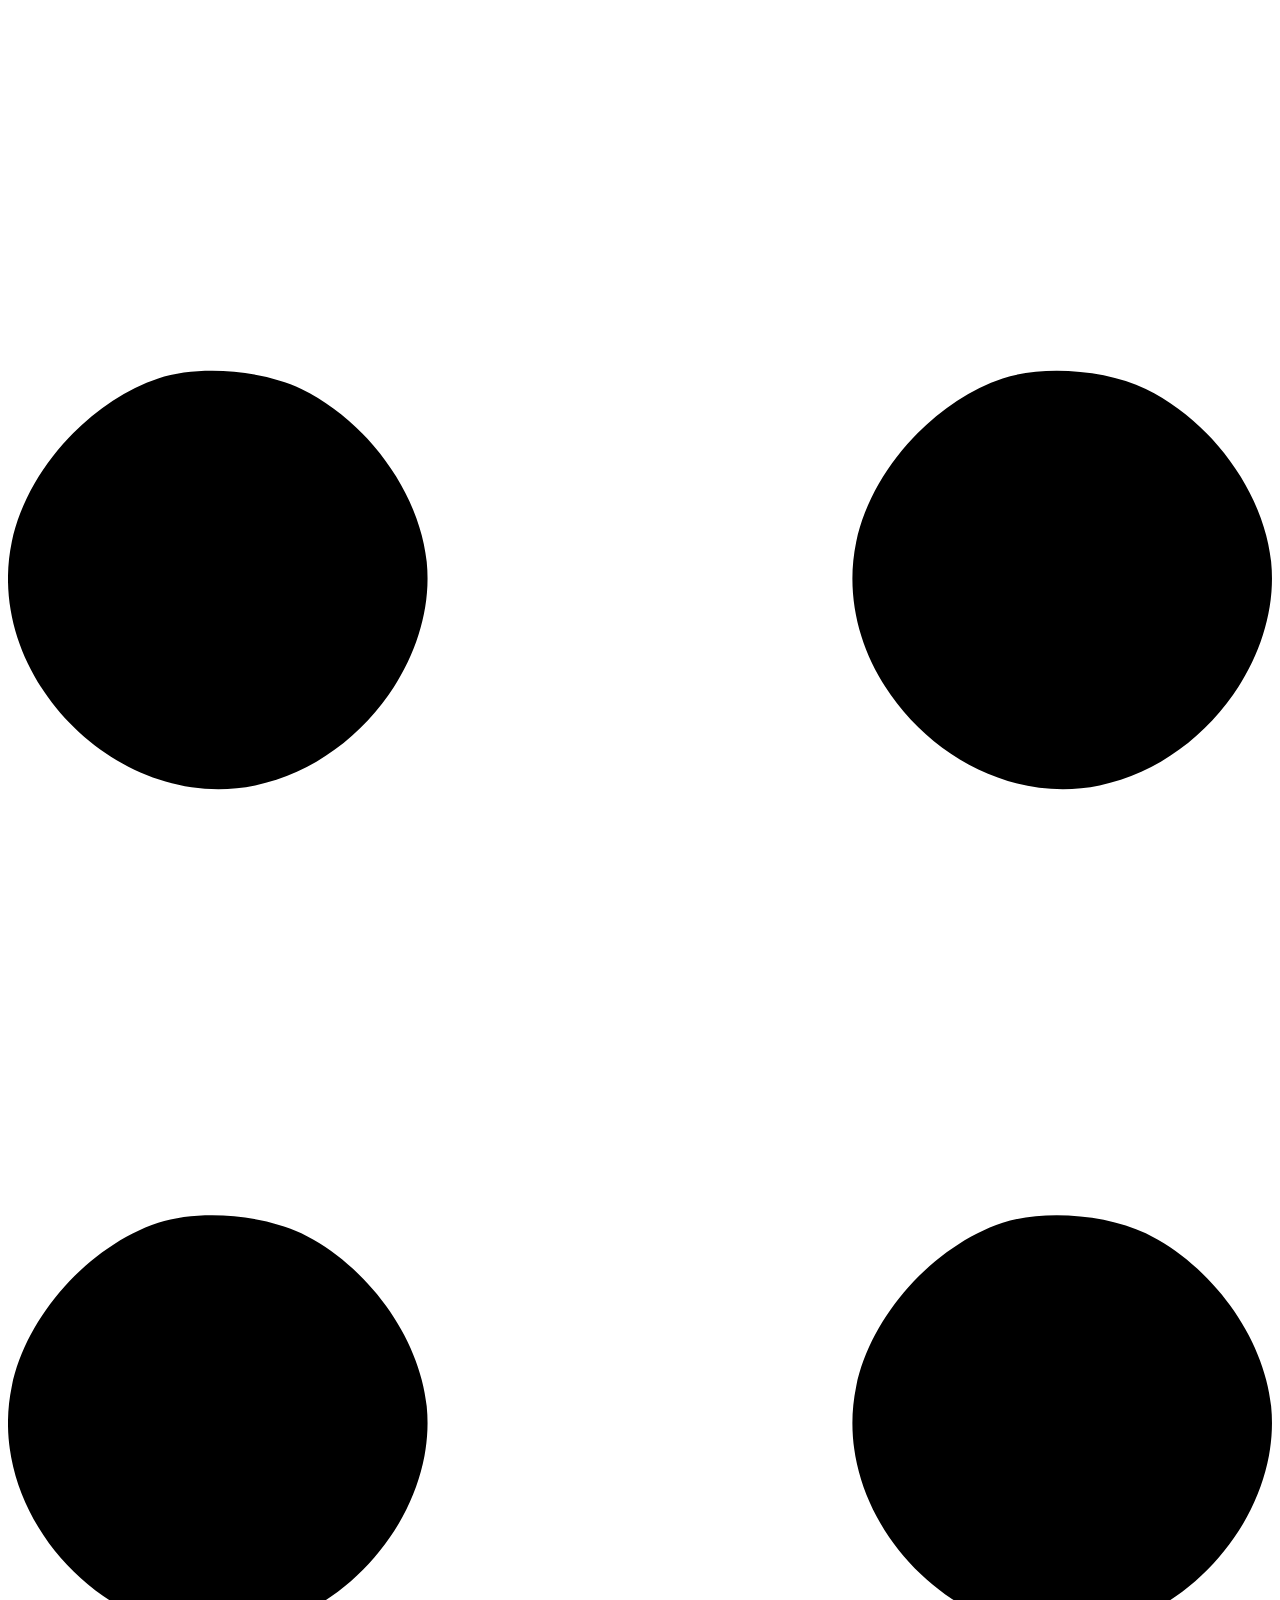
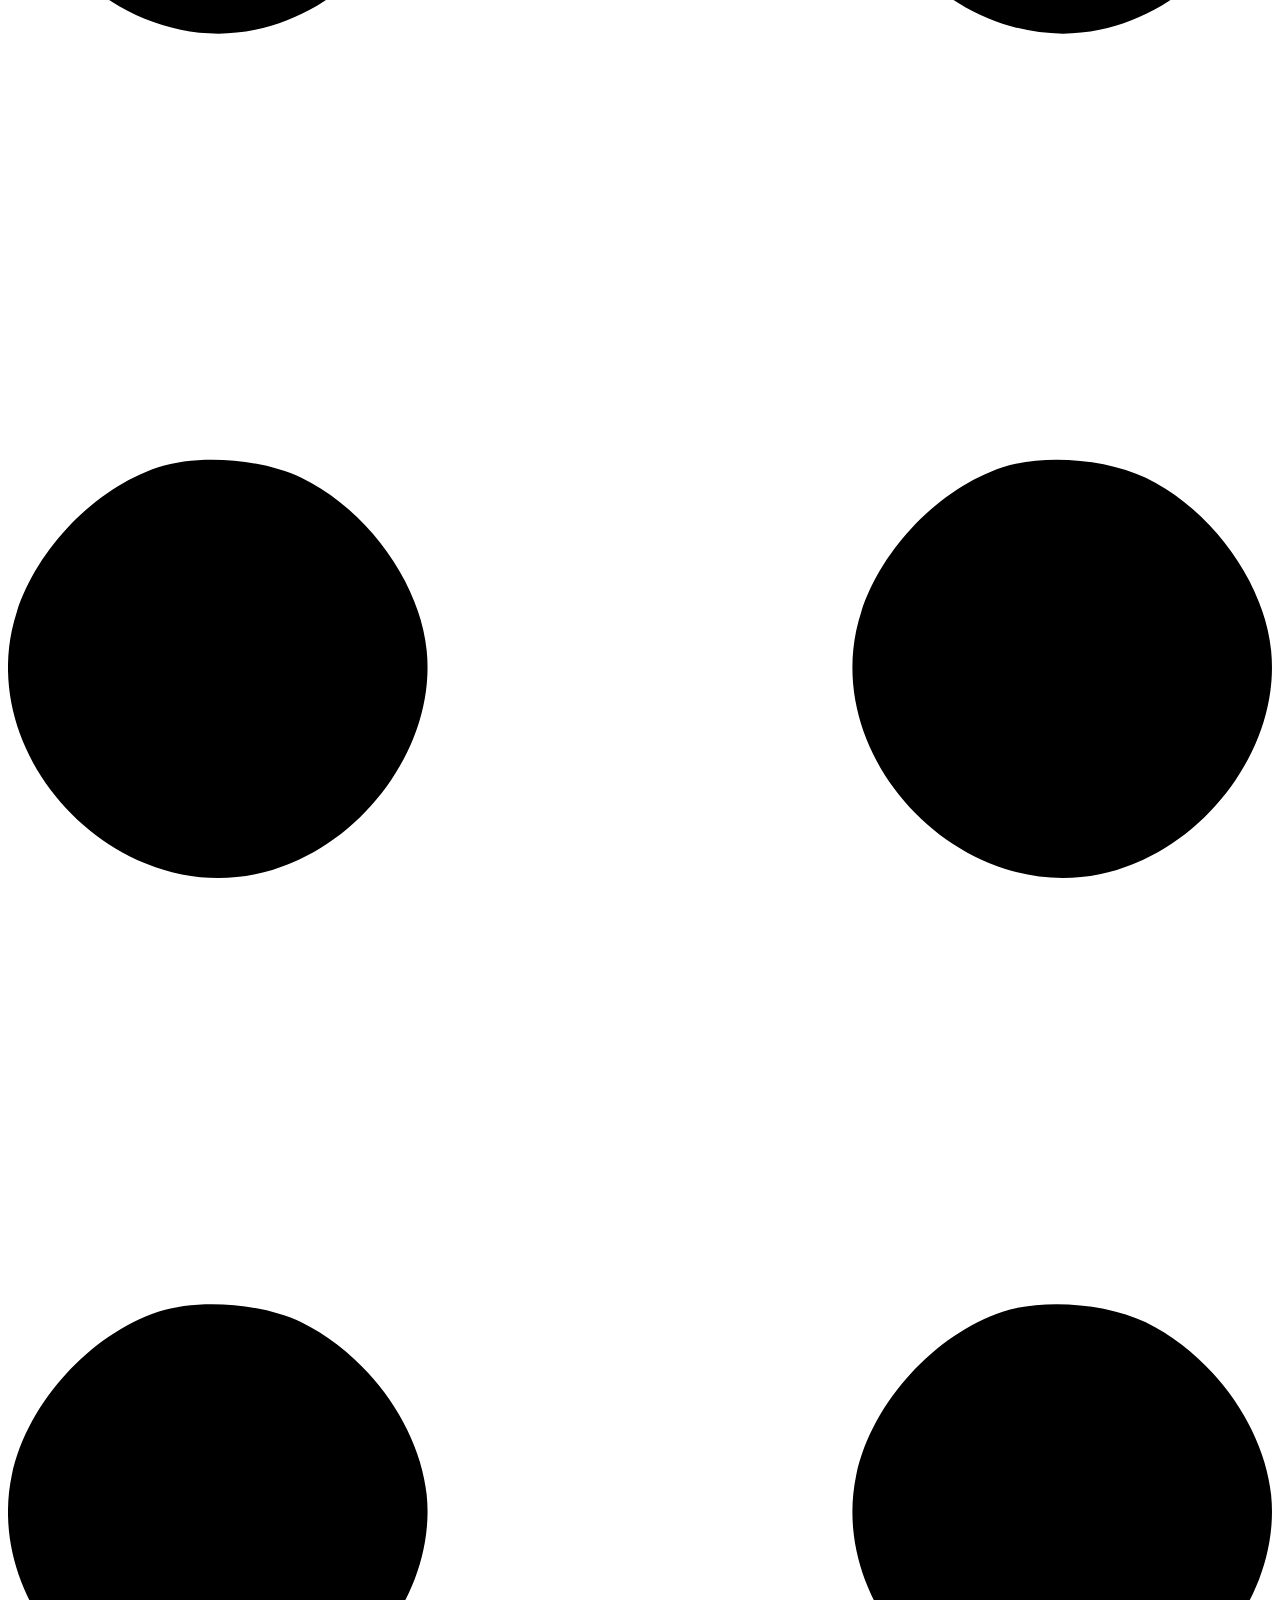
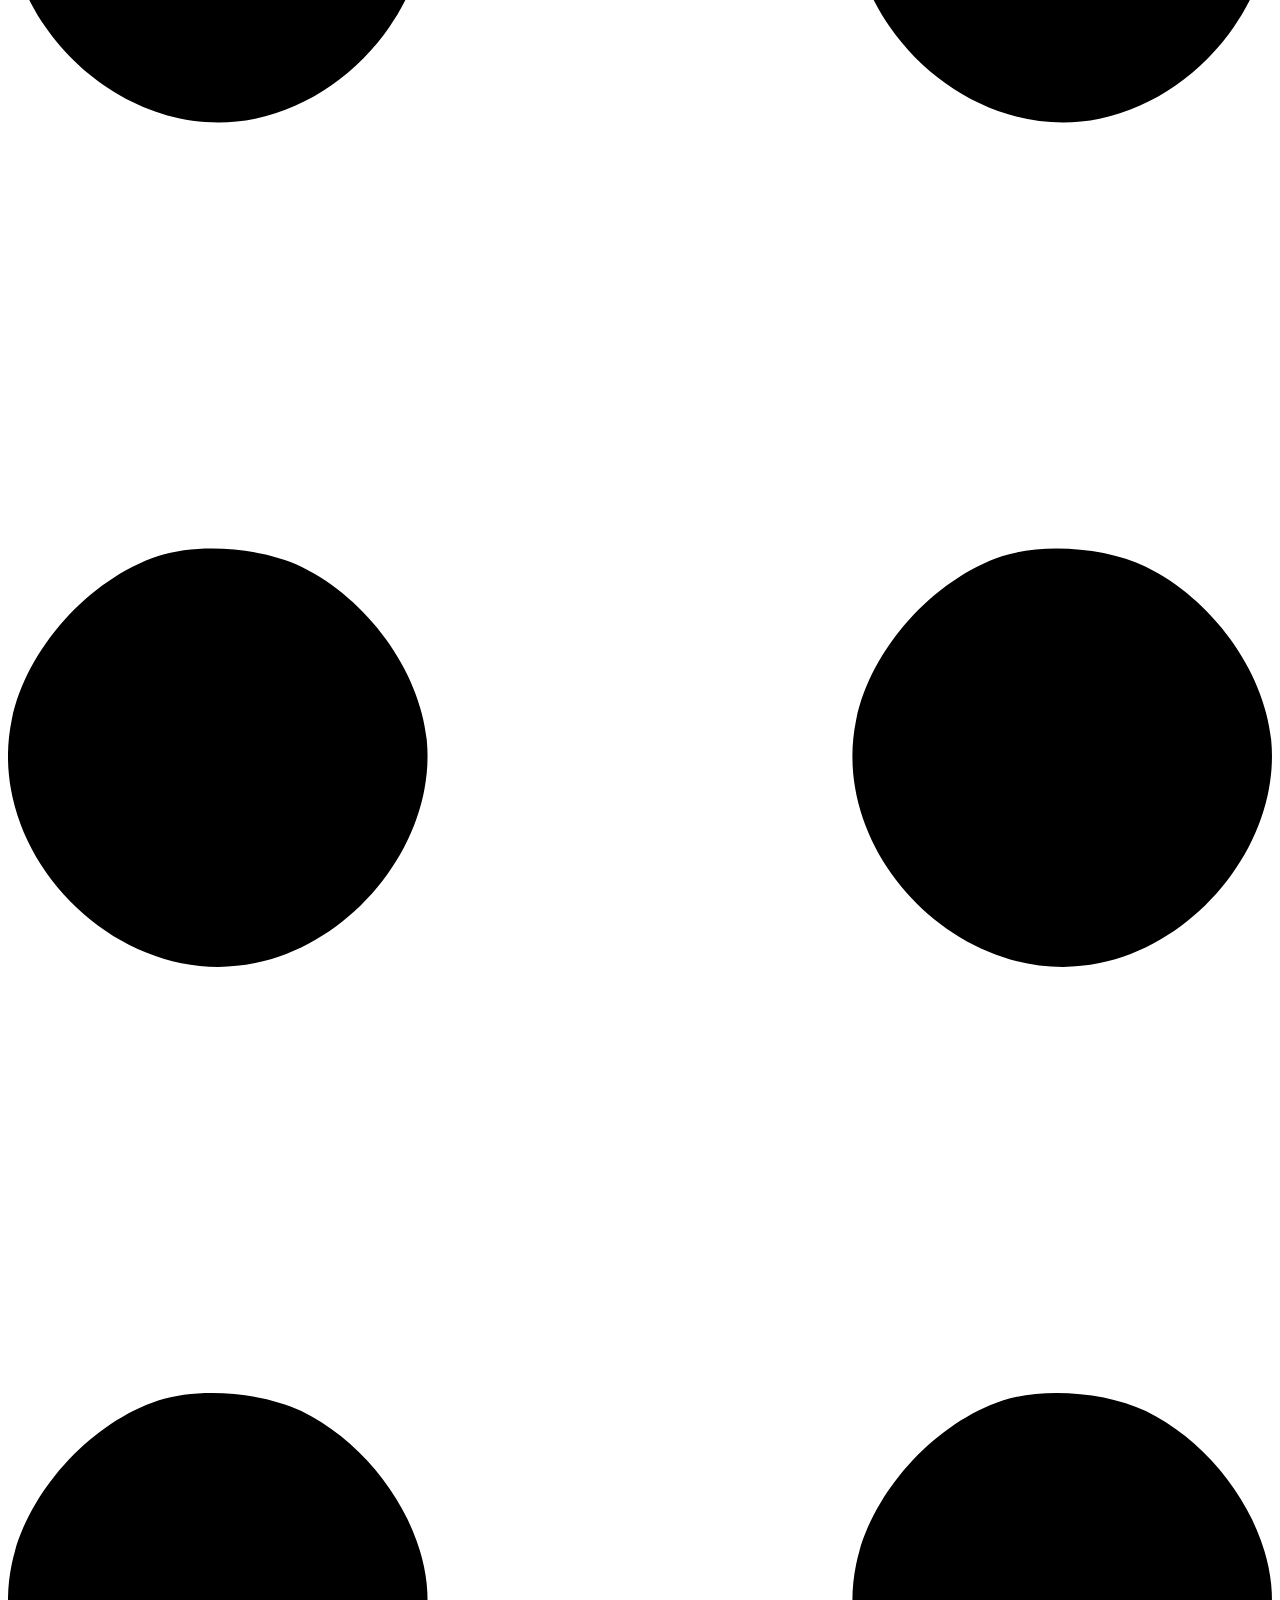
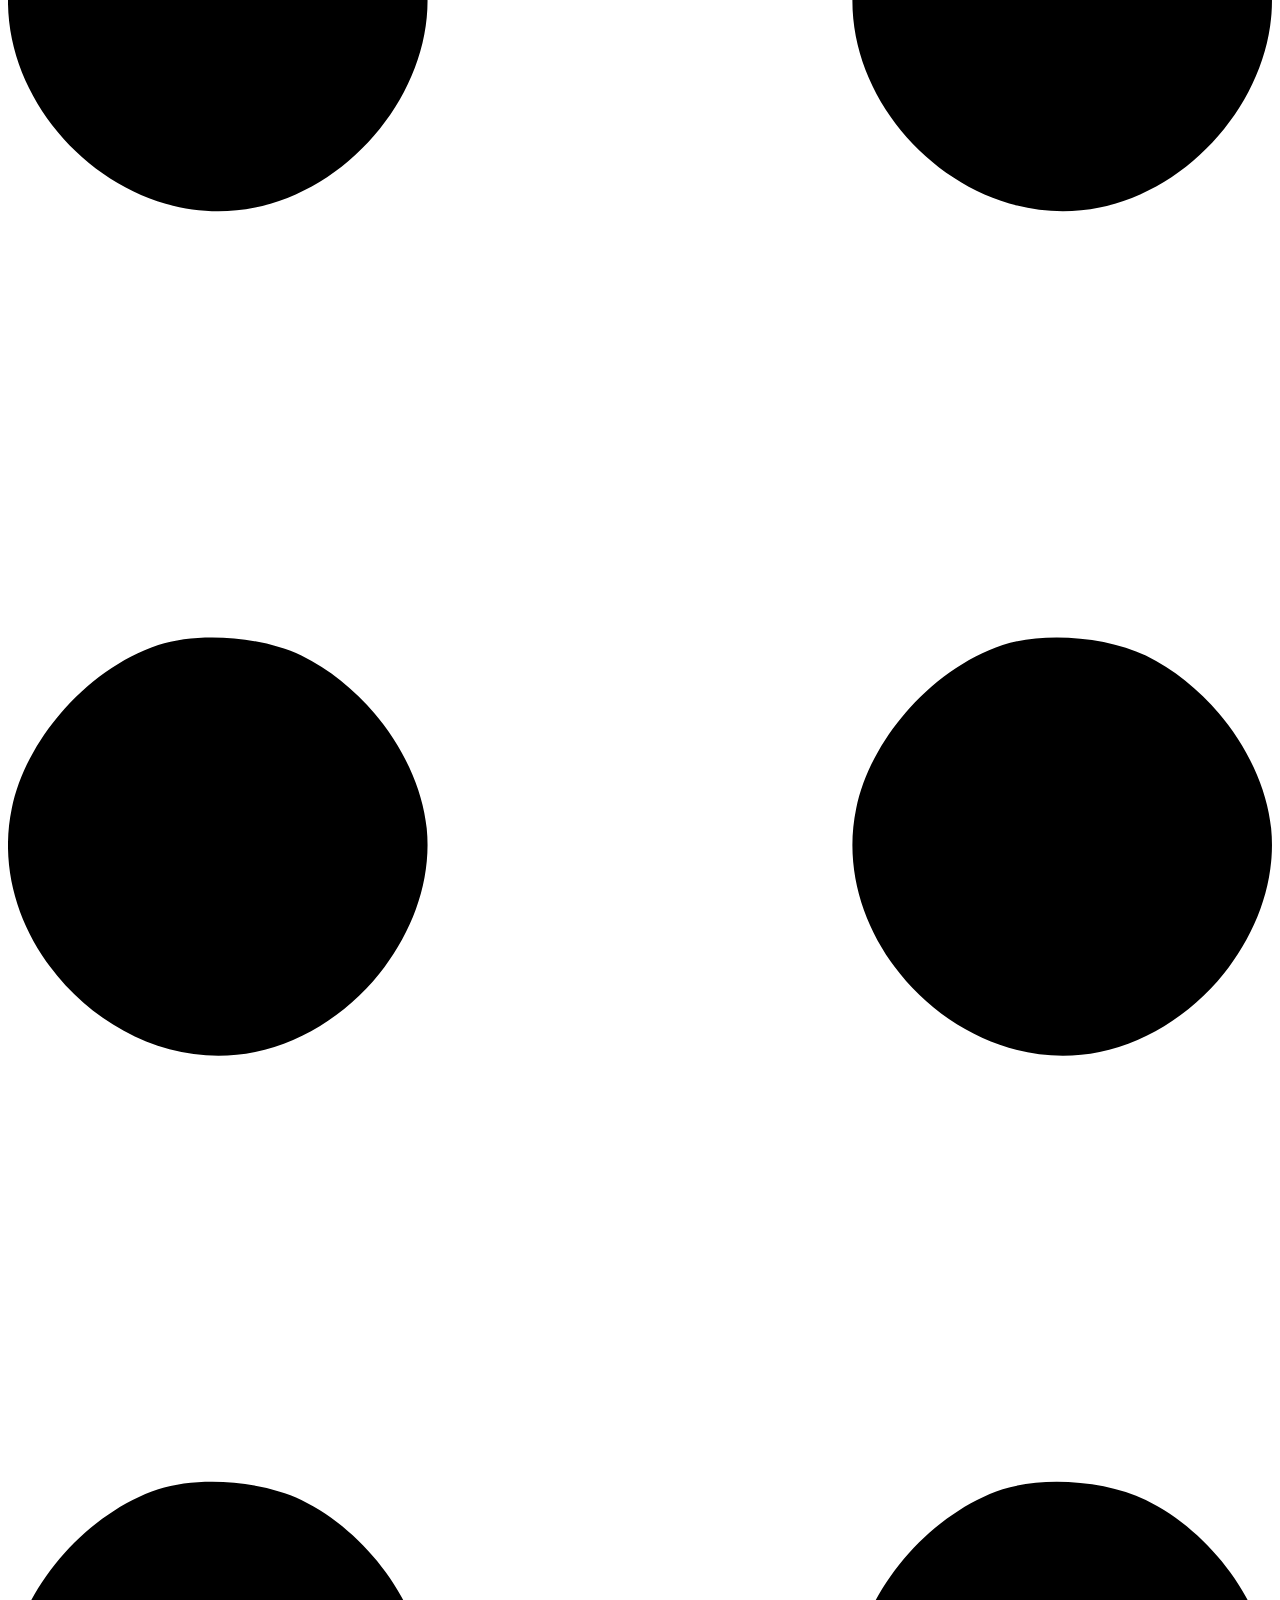
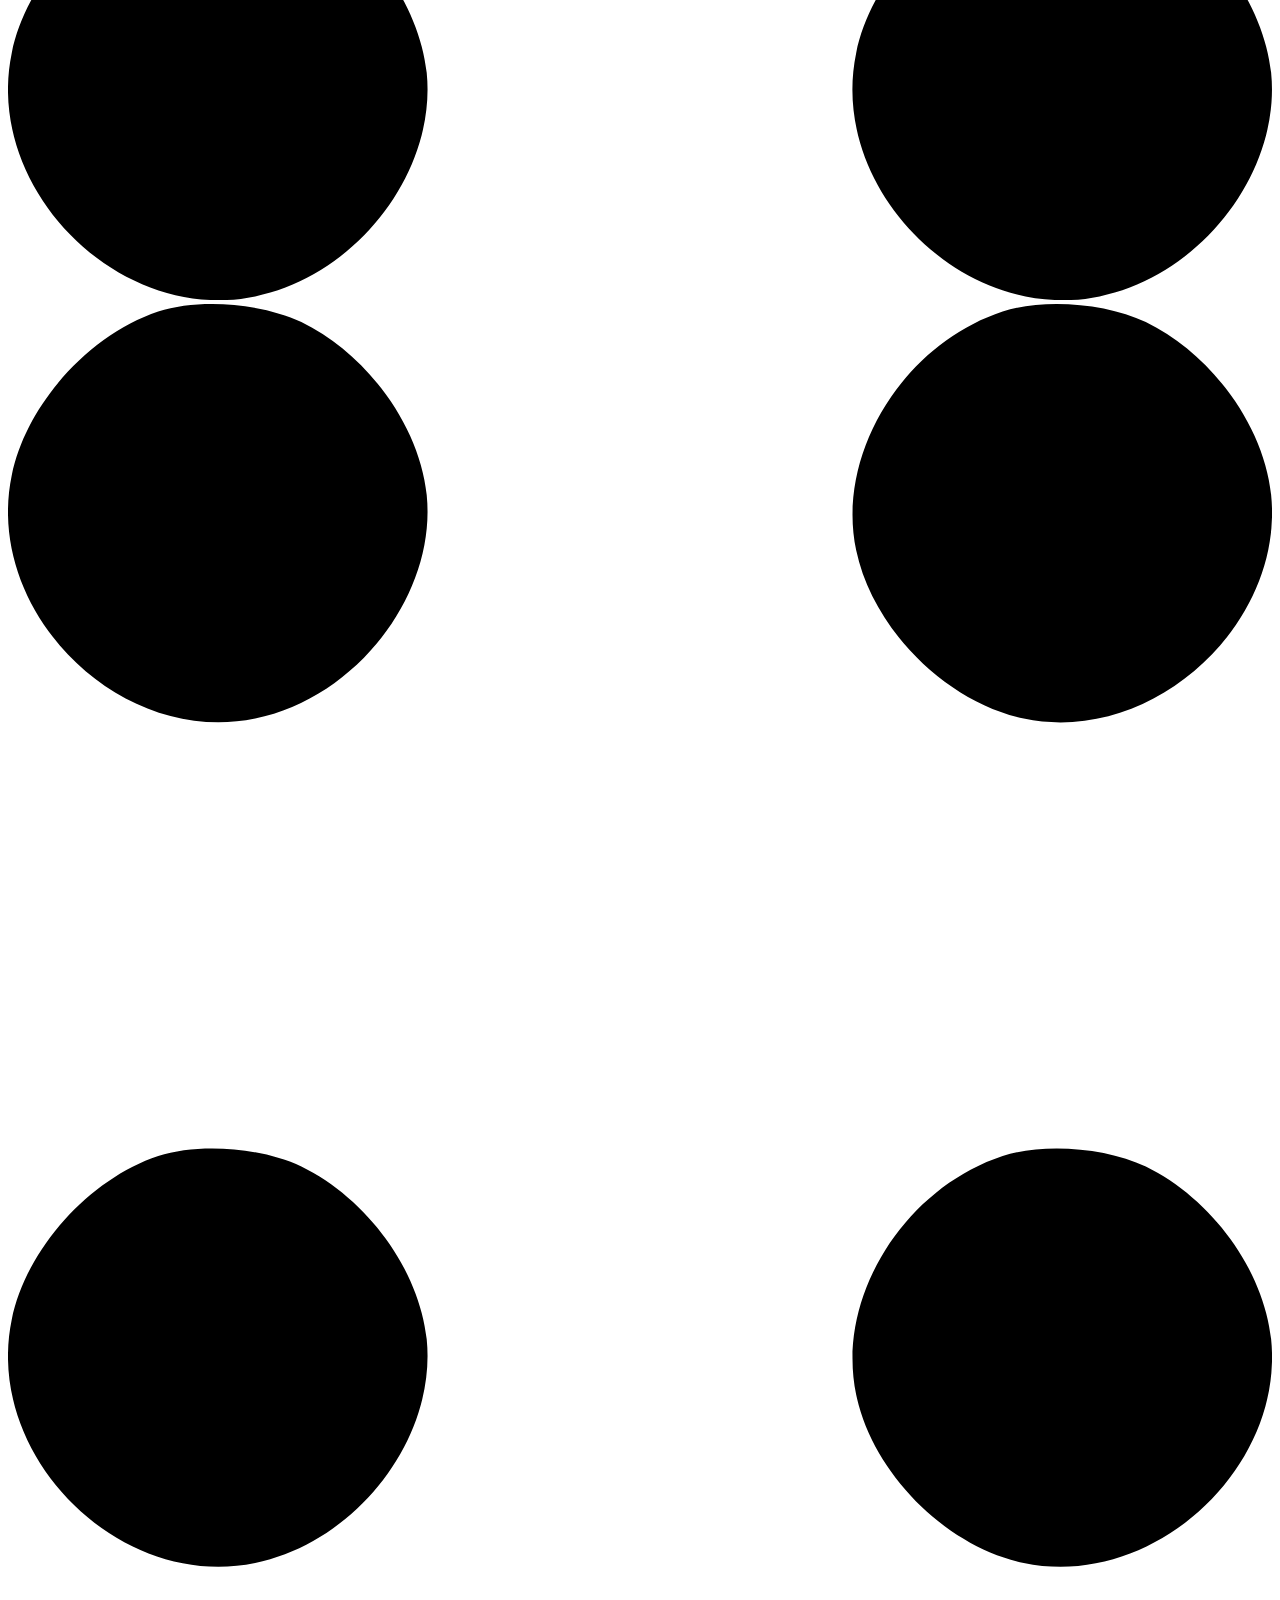
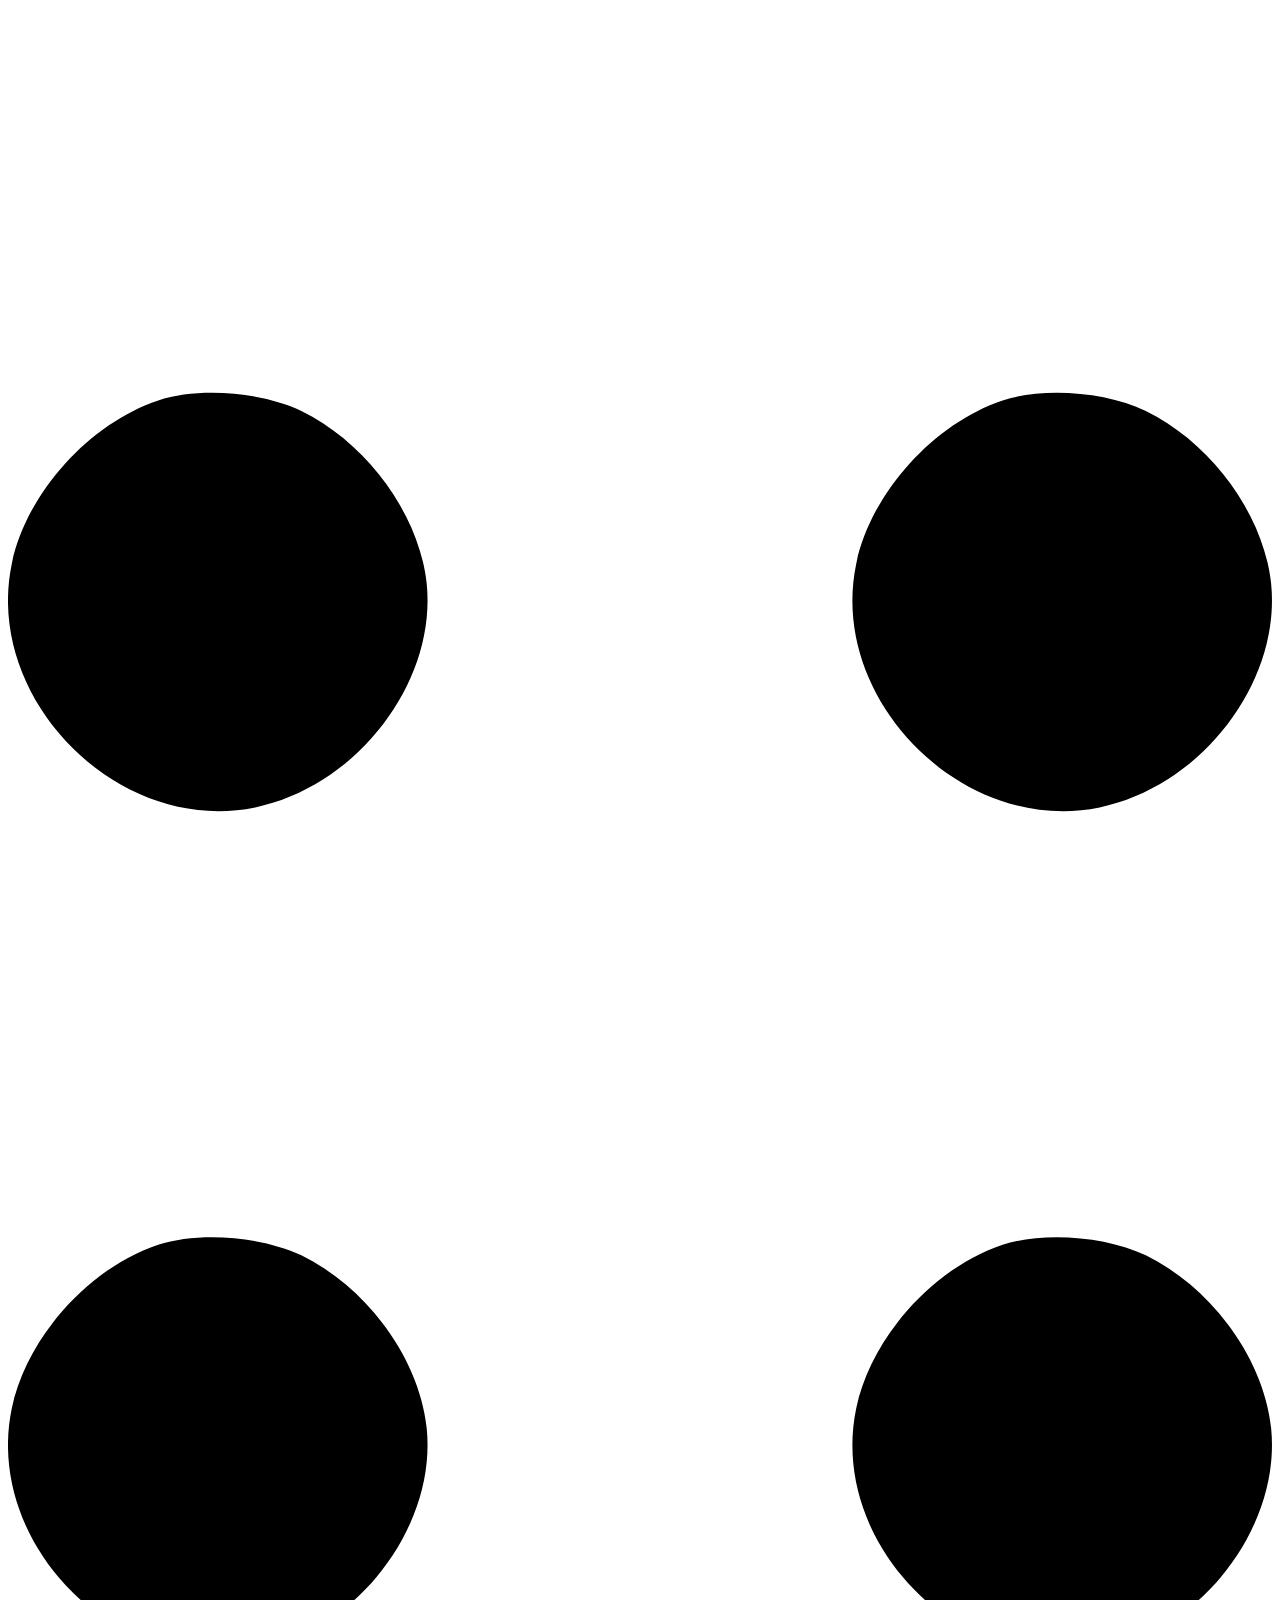
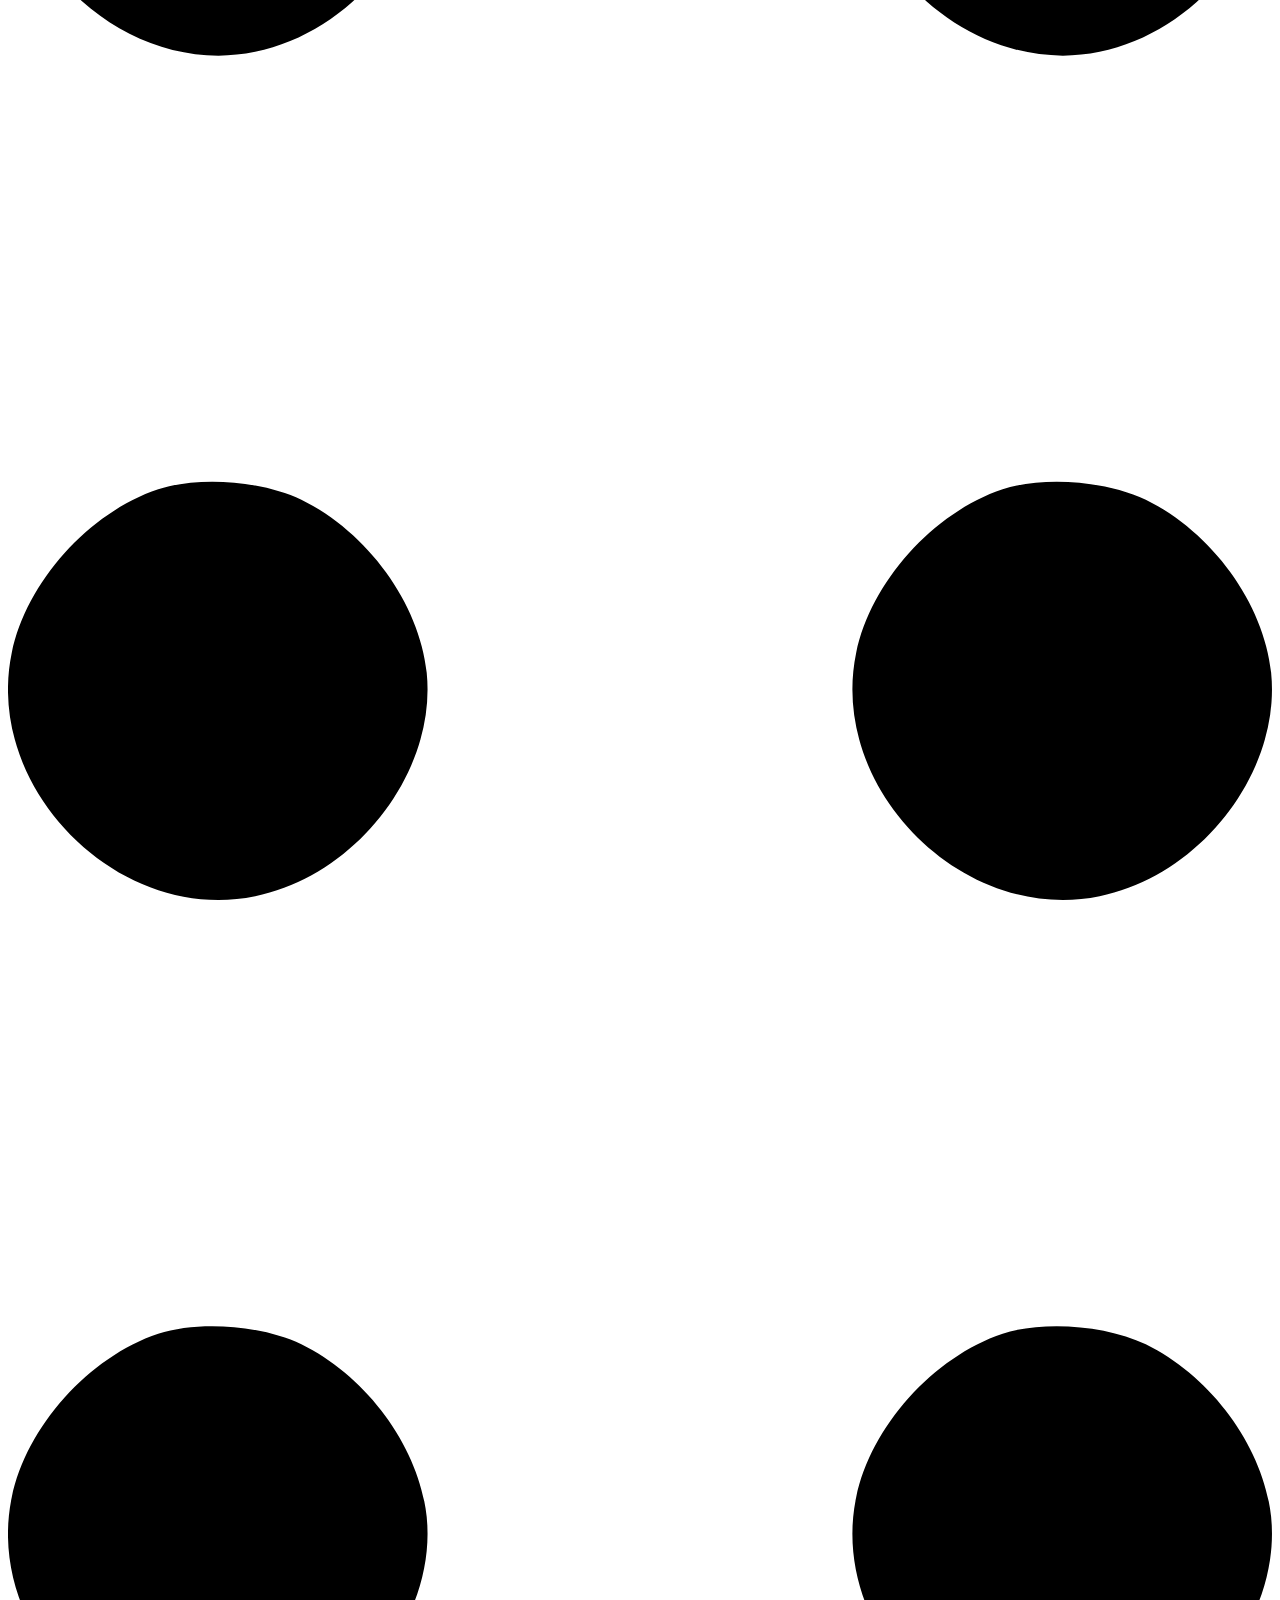
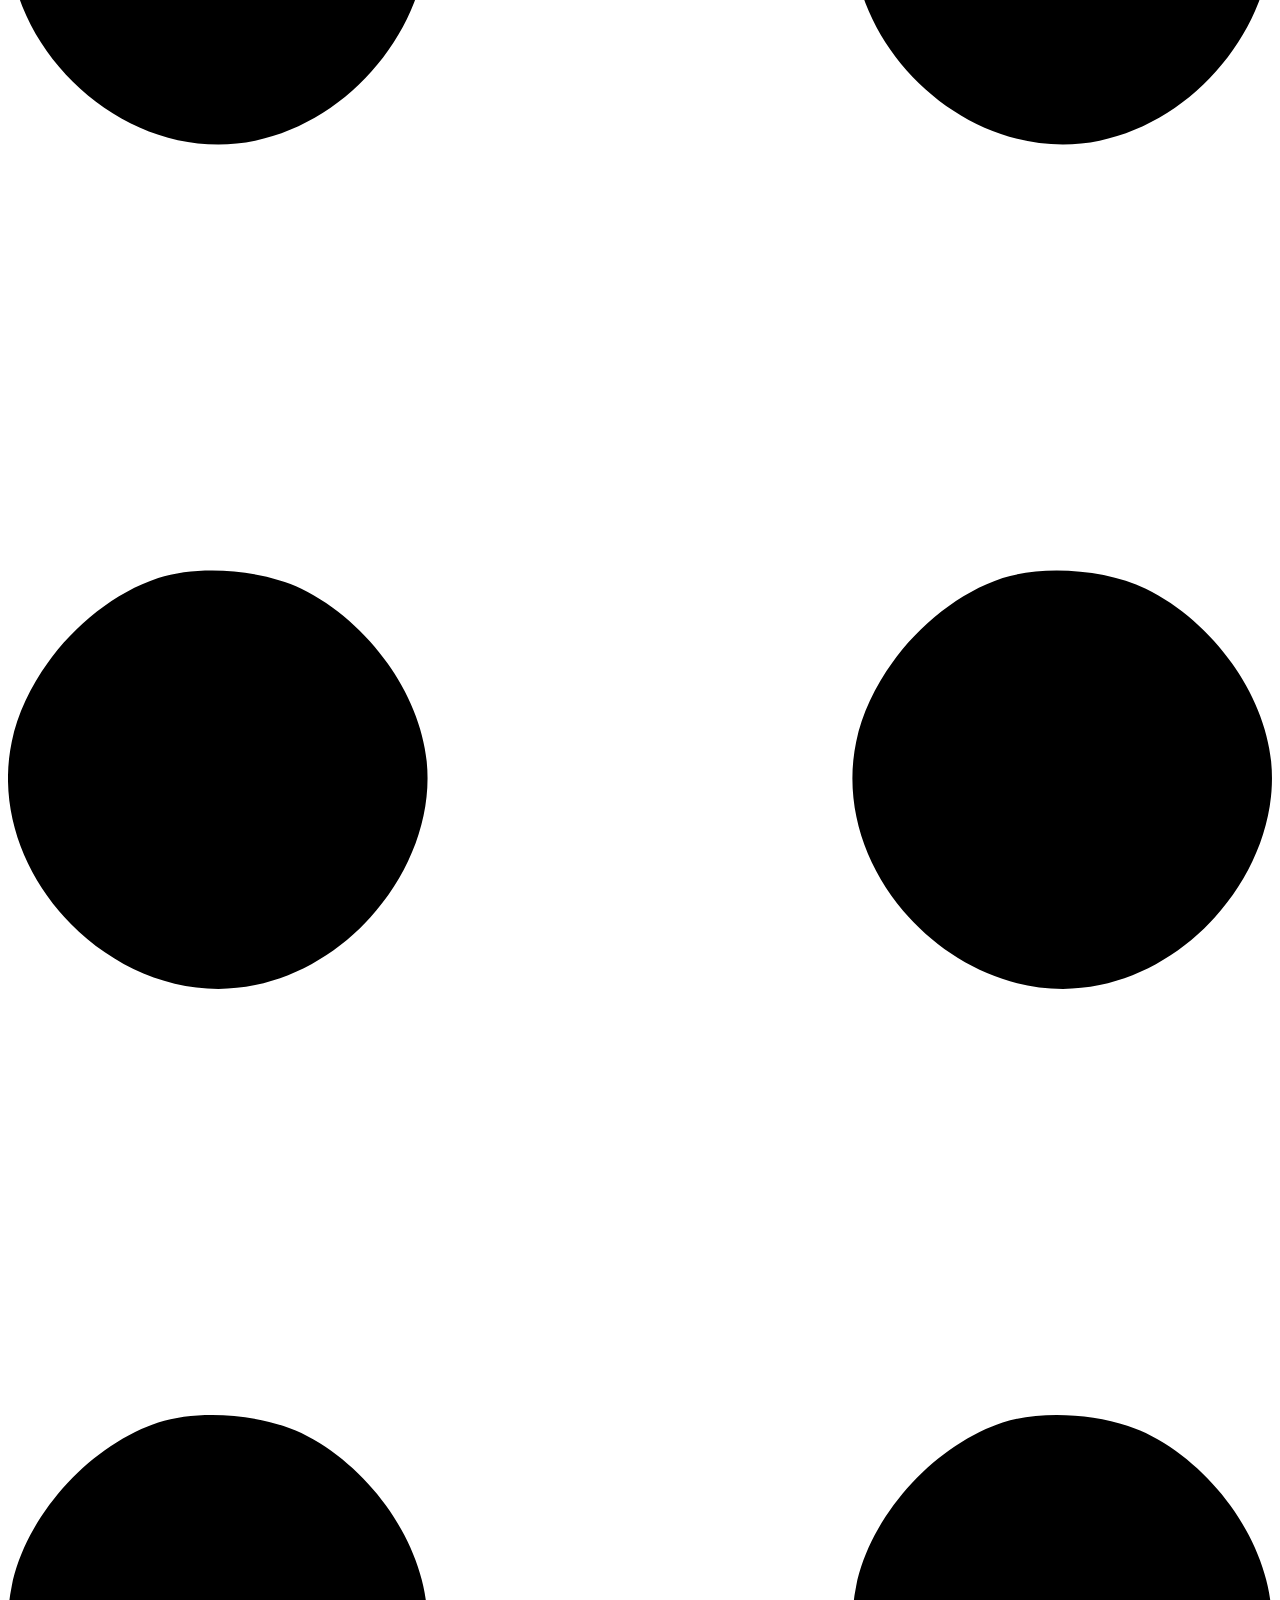
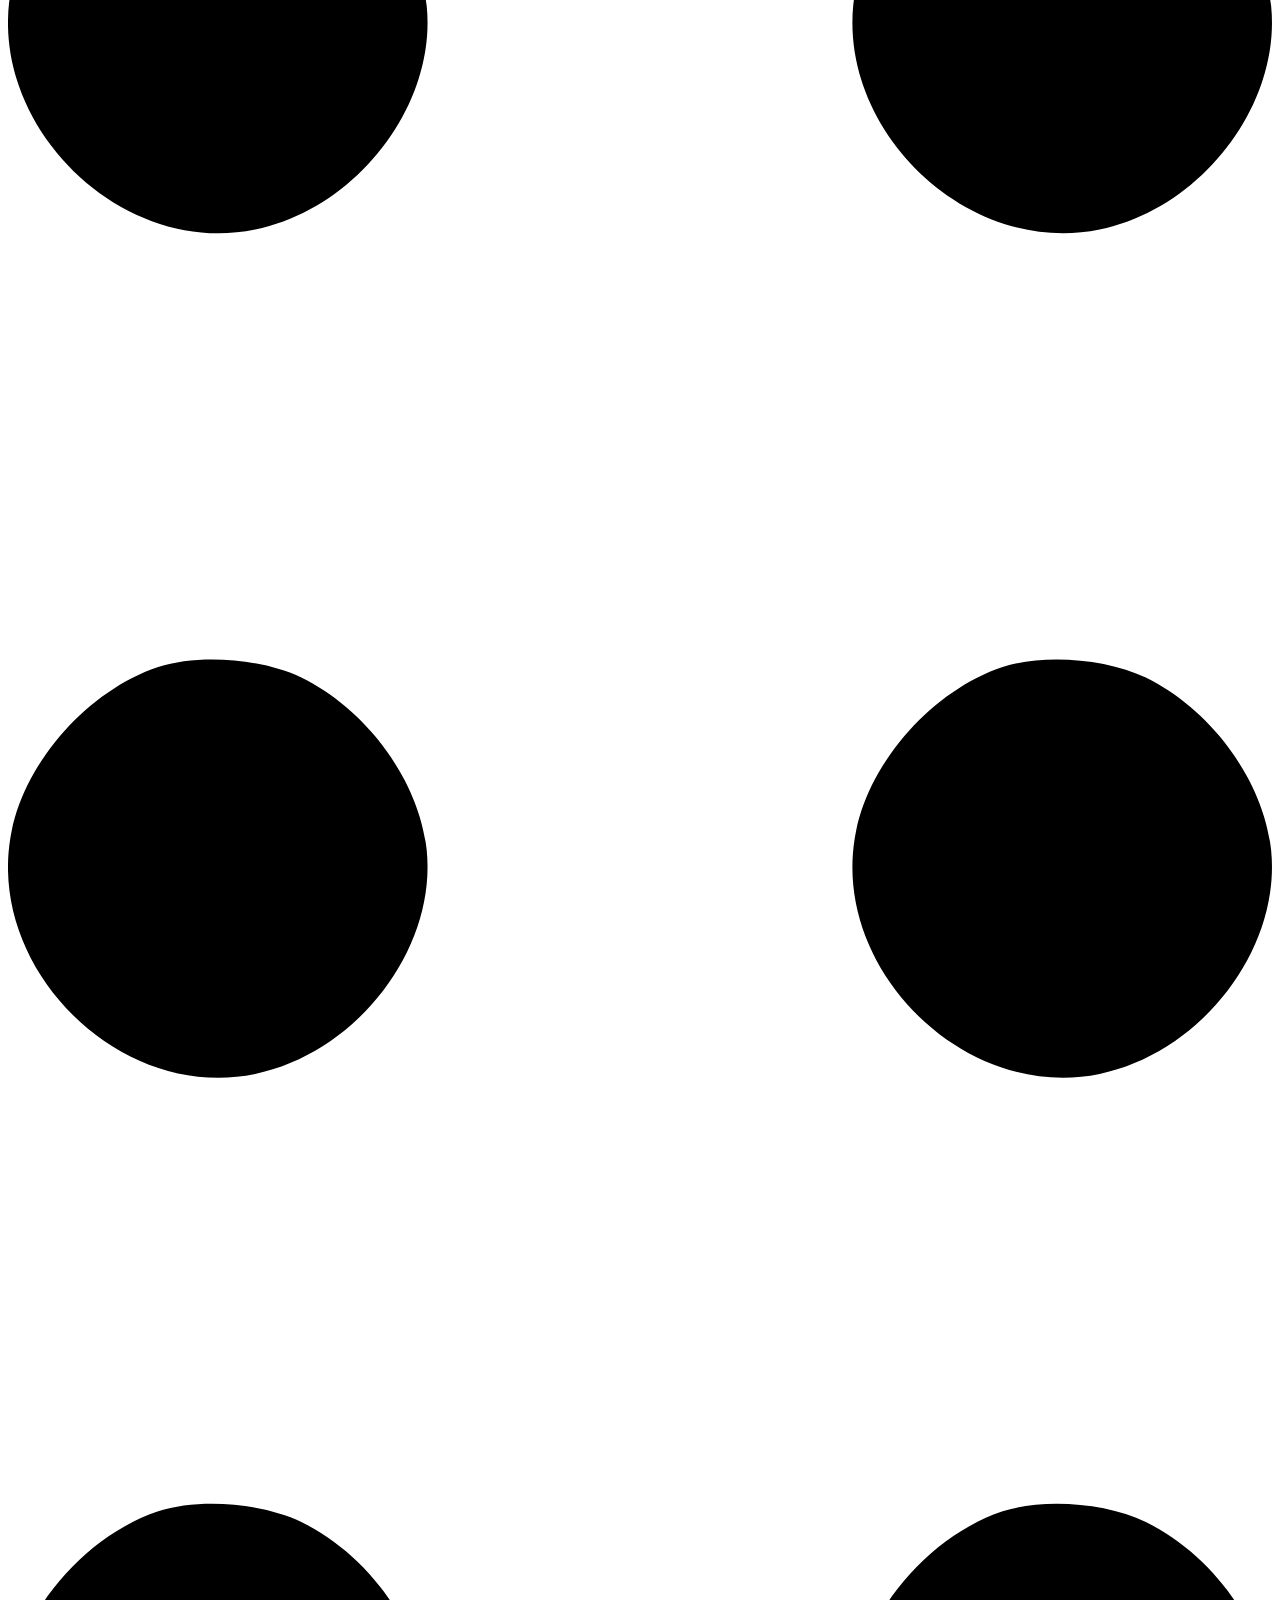
==== commit 2c466e3c: "update google search index.html" ====
--- a/index.html
+++ b/index.html
@@ -1,6 +1,7 @@
 <!DOCTYPE html>
 <html lang="en">
     <head>
+        <meta name="google-site-verification" content="googled54d20c4986f48e4.html">
         <meta charset="utf-8" />
         <meta name="viewport" content="width=device-width, initial-scale=1, shrink-to-fit=no" />
         <meta name="description" content="" />
@@ -22,7 +23,7 @@
             <!-- Navigation-->
             <nav class="navbar navbar-expand-lg navbar-light bg-white py-3">
                 <div class="container px-5">
-                    <a class="navbar-brand" href="index.html"><span class="fw-bolder text-primary">sree</span></a>
+                    <a class="navbar-brand" href="index.html"><span class="fw-bolder text-primary">Jothiprakash</span></a>
                     <button class="navbar-toggler" type="button" data-bs-toggle="collapse" data-bs-target="#navbarSupportedContent" aria-controls="navbarSupportedContent" aria-expanded="false" aria-label="Toggle navigation"><span class="navbar-toggler-icon"></span></button>
                     <div class="collapse navbar-collapse" id="navbarSupportedContent">
                         <ul class="navbar-nav ms-auto mb-2 mb-lg-0 small fw-bolder">
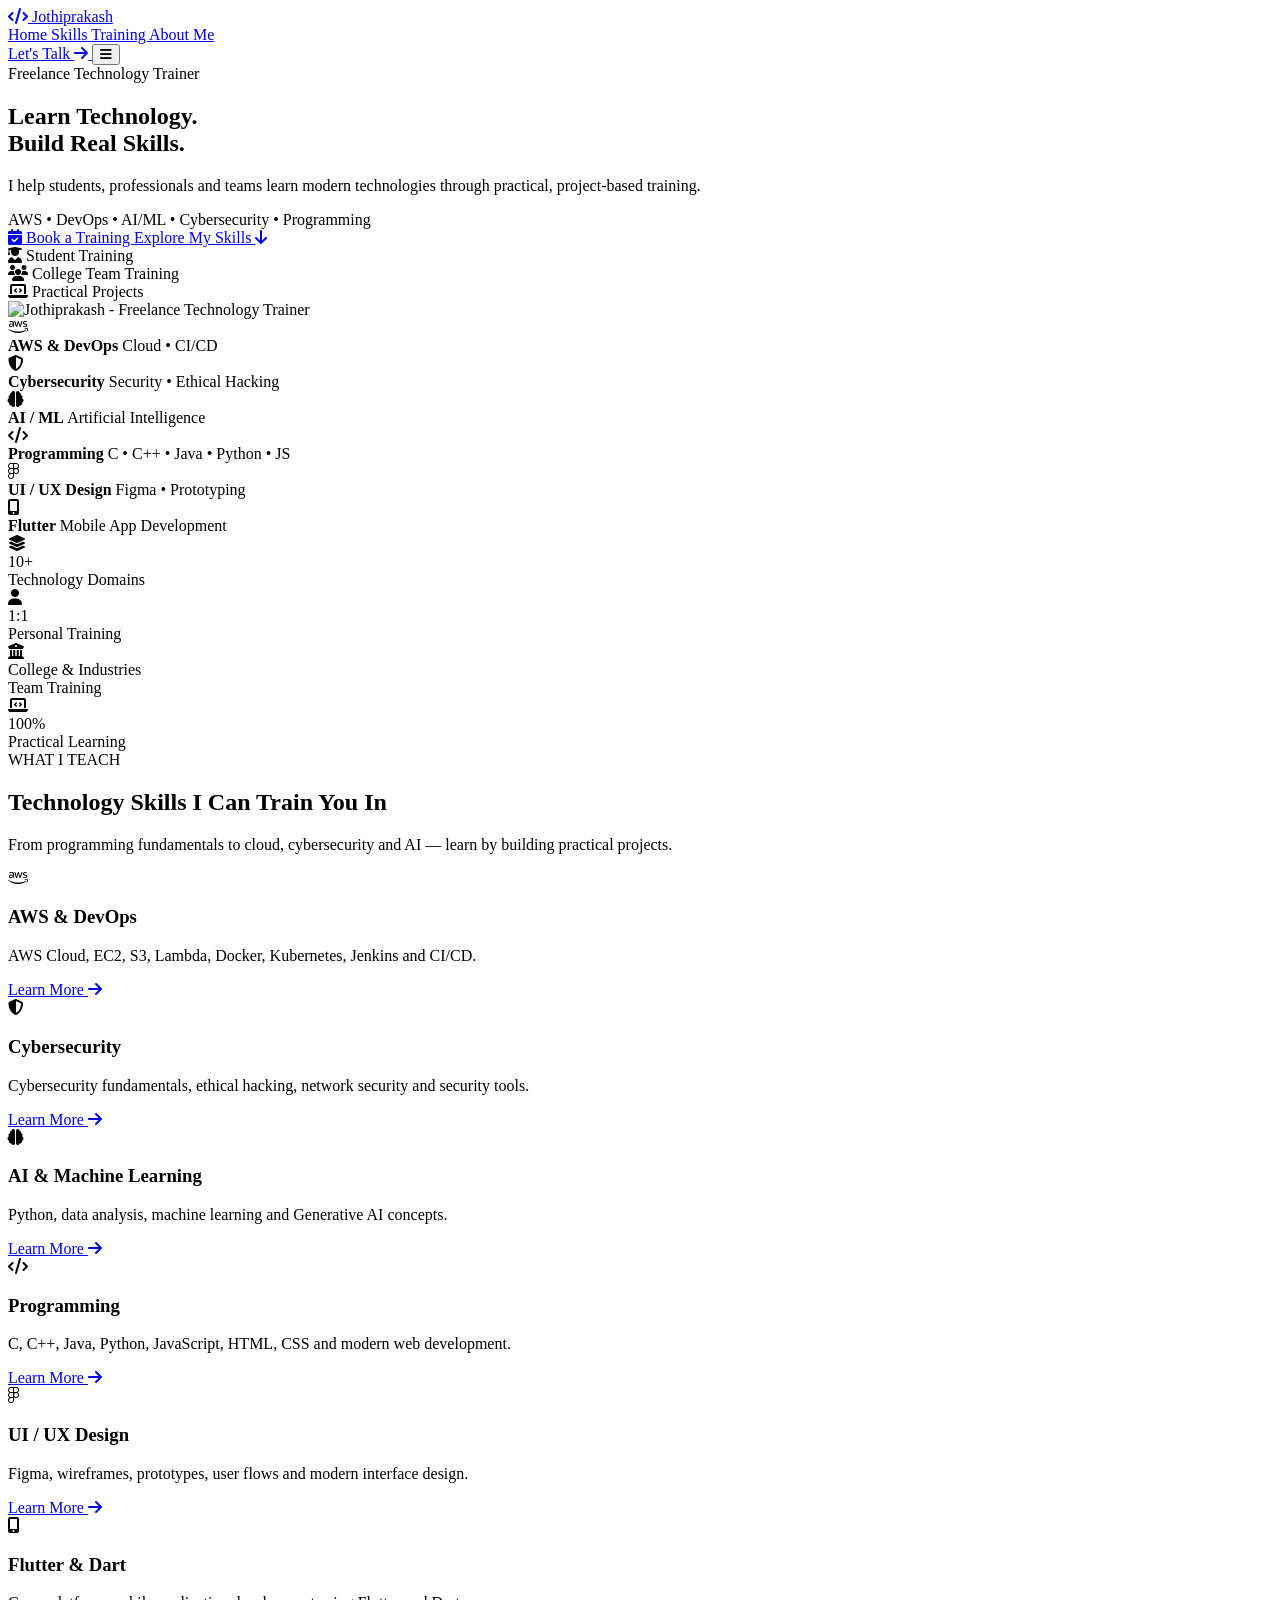
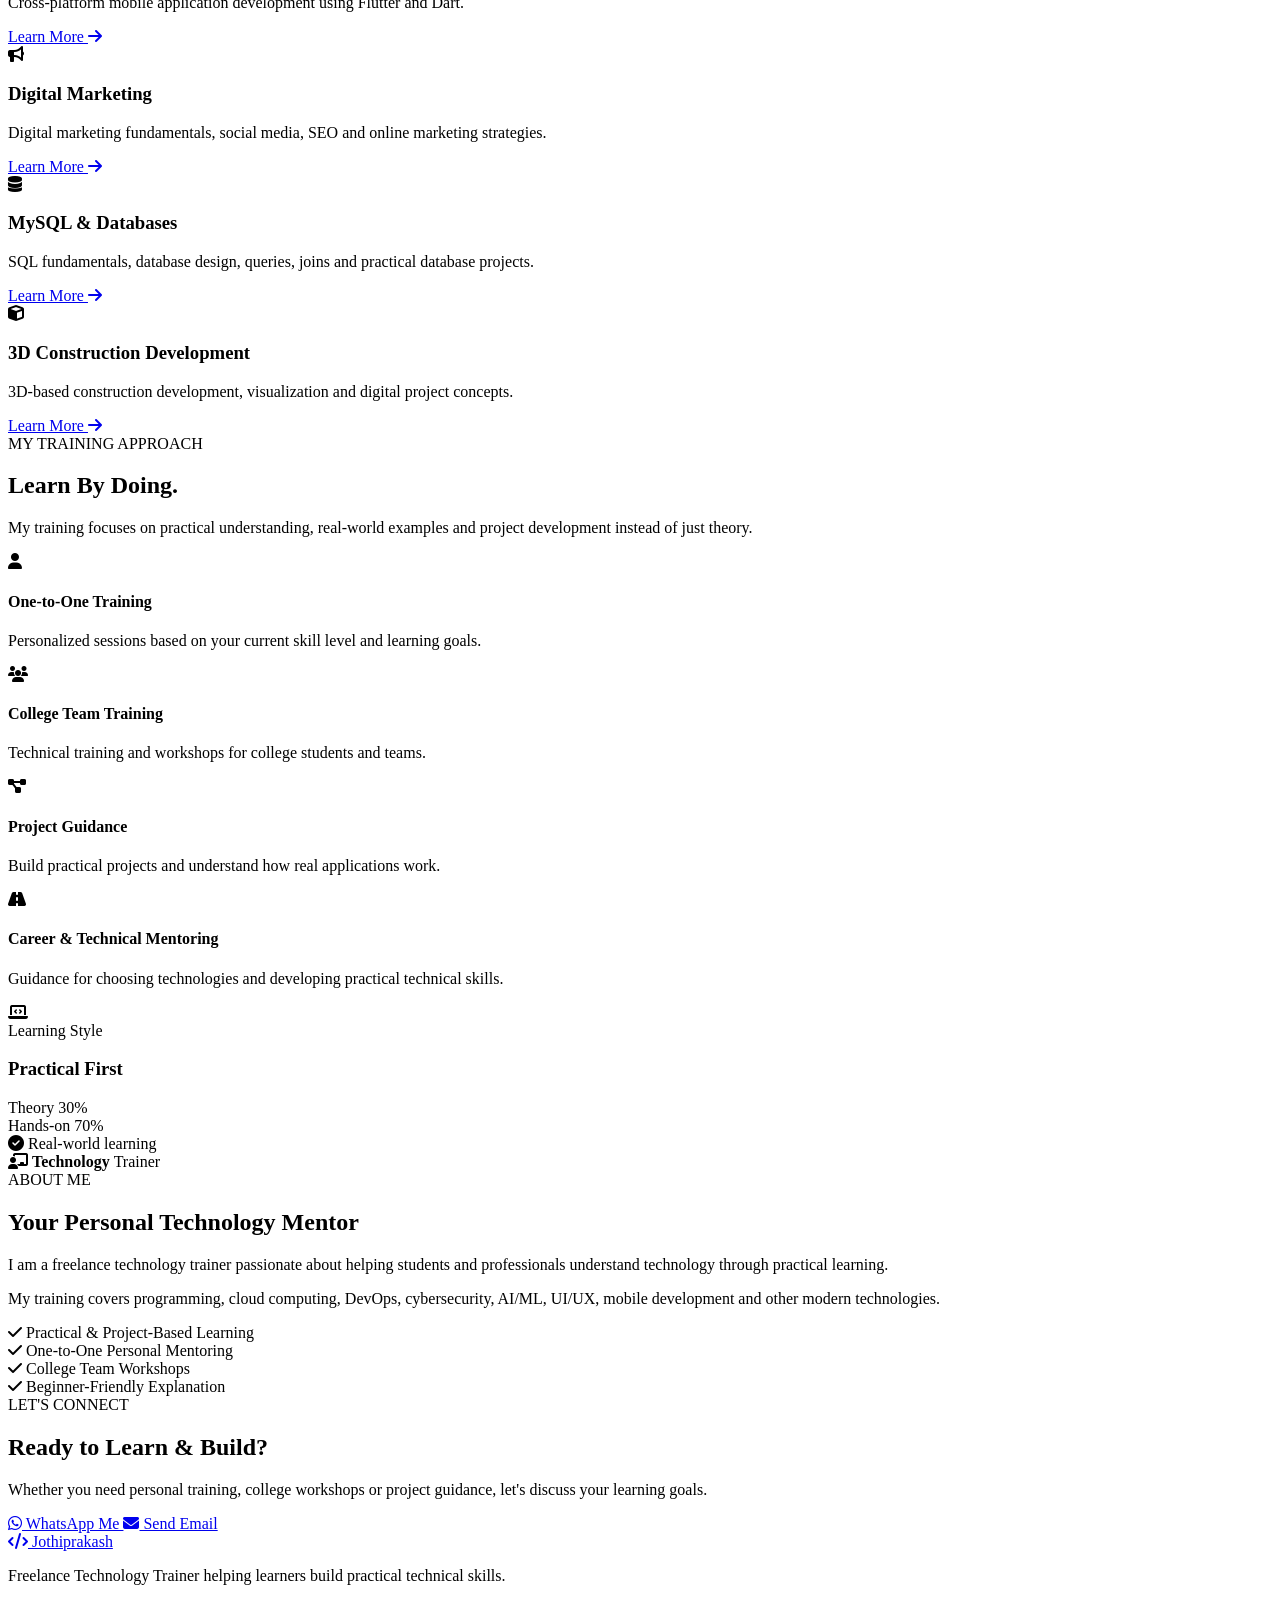
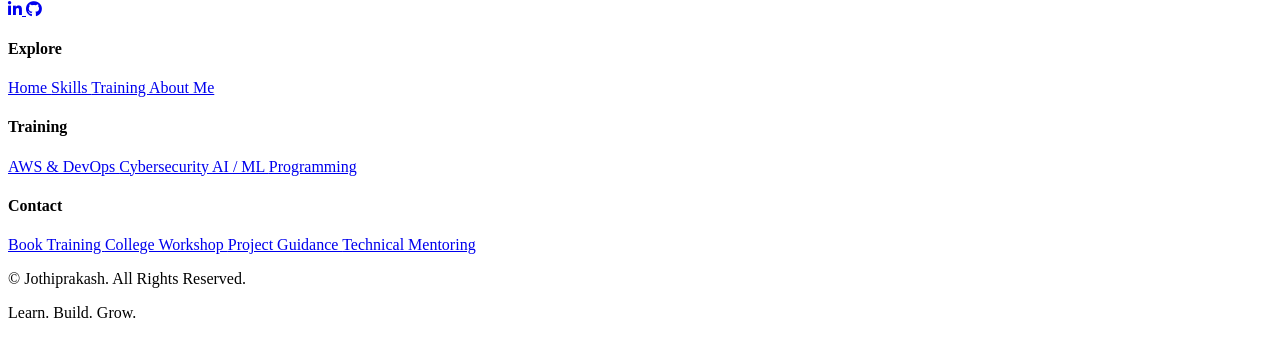
==== commit 70dbef4f: "Update index.html" ====
--- a/index.html
+++ b/index.html
@@ -1,215 +1,1376 @@
 <!DOCTYPE html>
 <html lang="en">
-    <head>
-        <meta name="google-site-verification" content="googled54d20c4986f48e4.html">
-        <meta charset="utf-8" />
-        <meta name="viewport" content="width=device-width, initial-scale=1, shrink-to-fit=no" />
-        <meta name="description" content="" />
-        <meta name="author" content="" />
-        <title>Jothiprakash portfolio</title>
-        <!-- Favicon-->
-        <link rel="icon" type="image/x-icon" href="assets/favicon.ico" />
-        <!-- Custom Google font-->
-        <link rel="preconnect" href="https://fonts.googleapis.com" />
-        <link rel="preconnect" href="https://fonts.gstatic.com" crossorigin />
-        <link href="https://fonts.googleapis.com/css2?family=Plus+Jakarta+Sans:wght@100;200;300;400;500;600;700;800;900&amp;display=swap" rel="stylesheet" />
-        <!-- Bootstrap icons-->
-        <link href="https://cdn.jsdelivr.net/npm/bootstrap-icons@1.8.1/font/bootstrap-icons.css" rel="stylesheet" />
-        <!-- Core theme CSS (includes Bootstrap)-->
-        <link href="css/styles.css" rel="stylesheet" />
-    </head>
-    <body class="d-flex flex-column h-100">
-        <main class="flex-shrink-0">
-            <!-- Navigation-->
-            <nav class="navbar navbar-expand-lg navbar-light bg-white py-3">
-                <div class="container px-5">
-                    <a class="navbar-brand" href="index.html"><span class="fw-bolder text-primary">Jothiprakash</span></a>
-                    <button class="navbar-toggler" type="button" data-bs-toggle="collapse" data-bs-target="#navbarSupportedContent" aria-controls="navbarSupportedContent" aria-expanded="false" aria-label="Toggle navigation"><span class="navbar-toggler-icon"></span></button>
-                    <div class="collapse navbar-collapse" id="navbarSupportedContent">
-                        <ul class="navbar-nav ms-auto mb-2 mb-lg-0 small fw-bolder">
-                            <li class="nav-item"><a class="nav-link" href="index.html">Home</a></li>
-                            <li class="nav-item"><a class="nav-link" href="resume.html">Resume</a></li>
-                            <li class="nav-item"><a class="nav-link" href="projects.html">Projects</a></li>
-                            <li class="nav-item"><a class="nav-link" href="contact.html">Contact</a></li>
-                        </ul>
-                    </div>
-                </div>
+<head>
+    <meta charset="UTF-8">
+    <meta name="viewport" content="width=device-width, initial-scale=1.0">
+
+    <title>Jothiprakash | Technology Trainer & Technical Mentor</title>
+
+    <meta
+        name="description"
+        content="Jothiprakash is a freelance technology trainer offering practical training in AWS, DevOps, AI/ML, Cybersecurity, Programming, UI/UX, Flutter, Digital Marketing and more."
+    >
+
+    <meta
+        name="keywords"
+        content="Jothiprakash, Technology Trainer, Freelance Trainer, AWS Trainer, DevOps Trainer, Cybersecurity Trainer, AI ML Trainer, Python Trainer, Flutter Trainer, UI UX Trainer, Programming Trainer, Chennai"
+    >
+
+    <meta name="author" content="Jothiprakash">
+
+    <!-- Google Fonts -->
+    <link rel="preconnect" href="https://fonts.googleapis.com">
+    <link rel="preconnect" href="https://fonts.gstatic.com" crossorigin>
+
+    <link
+        href="https://fonts.googleapis.com/css2?family=Inter:wght@400;500;600;700;800&family=Space+Grotesk:wght@500;600;700&display=swap"
+        rel="stylesheet"
+    >
+
+    <!-- Font Awesome -->
+    <link
+        rel="stylesheet"
+        href="https://cdnjs.cloudflare.com/ajax/libs/font-awesome/6.5.2/css/all.min.css"
+    >
+
+    <!-- Main CSS -->
+    <link rel="stylesheet" href="css/styles.css">
+</head>
+
+<body>
+
+    <!-- ================= NAVBAR ================= -->
+
+    <header class="navbar">
+
+        <div class="container nav-container">
+
+            <a href="#home" class="logo">
+
+                <span class="logo-icon">
+                    <i class="fa-solid fa-code"></i>
+                </span>
+
+                <span class="logo-text">
+                    Jothiprakash
+                </span>
+
+            </a>
+
+            <nav class="nav-links">
+
+                <a href="#home" class="active">
+                    Home
+                </a>
+
+                <a href="#skills">
+                    Skills
+                </a>
+
+                <a href="#training">
+                    Training
+                </a>
+
+                <a href="#about">
+                    About Me
+                </a>
+
             </nav>
-            <!-- Header-->
-            <header class="py-5">
-                <div class="container px-5 pb-5">
-                    <div class="row gx-5 align-items-center">
-                        <div class="col-xxl-5">
-                            <!-- Header text content-->
-                            <div class="text-center text-xxl-start">
-                                <div class="badge bg-gradient-primary-to-secondary text-white mb-4"><div class="text-uppercase">Design &middot; Development &middot; Marketing</div></div>
-                                <div class="fs-3 fw-light text-muted">I can help your business to</div>
-                                <h1 class="display-3 fw-bolder mb-5"><span class="text-gradient d-inline">Get online and grow fast</span></h1>
-                                <div class="d-grid gap-3 d-sm-flex justify-content-sm-center justify-content-xxl-start mb-3">
-                                    <a class="btn btn-primary btn-lg px-5 py-3 me-sm-3 fs-6 fw-bolder" href="resume.html">Resume</a>
-                                    <a class="btn btn-outline-dark btn-lg px-5 py-3 fs-6 fw-bolder" href="projects.html">Projects</a>
-                                </div>
+
+            <a href="#contact" class="nav-cta">
+                Let's Talk
+                <i class="fa-solid fa-arrow-right"></i>
+            </a>
+
+            <button
+                class="menu-toggle"
+                aria-label="Toggle Menu"
+            >
+                <i class="fa-solid fa-bars"></i>
+            </button>
+
+        </div>
+
+    </header>
+
+
+    <!-- ================= HERO ================= -->
+
+    <main>
+
+        <section class="hero" id="home">
+
+            <div class="hero-glow hero-glow-1"></div>
+            <div class="hero-glow hero-glow-2"></div>
+
+            <div class="container hero-container">
+
+                <!-- HERO CONTENT -->
+
+                <div class="hero-content">
+
+                    <div class="hero-badge">
+
+                        <span class="badge-dot"></span>
+
+                        Freelance Technology Trainer
+
+                    </div>
+
+
+                    <h1>
+
+                        Learn Technology.
+
+                        <br>
+
+                        <span class="gradient-text">
+                            Build Real Skills.
+                        </span>
+
+                    </h1>
+
+
+                    <p class="hero-description">
+
+                        I help students, professionals and teams
+                        learn modern technologies through practical,
+                        project-based training.
+
+                    </p>
+
+
+                    <div class="hero-tech-line">
+
+                        <span>AWS</span>
+                        <span>•</span>
+
+                        <span>DevOps</span>
+                        <span>•</span>
+
+                        <span>AI/ML</span>
+                        <span>•</span>
+
+                        <span>Cybersecurity</span>
+                        <span>•</span>
+
+                        <span>Programming</span>
+
+                    </div>
+
+
+                    <div class="hero-buttons">
+
+                        <a
+                            href="#contact"
+                            class="btn btn-primary"
+                        >
+
+                            <i class="fa-solid fa-calendar-check"></i>
+
+                            Book a Training
+
+                        </a>
+
+
+                        <a
+                            href="#skills"
+                            class="btn btn-outline"
+                        >
+
+                            Explore My Skills
+
+                            <i class="fa-solid fa-arrow-down"></i>
+
+                        </a>
+
+                    </div>
+
+
+                    <div class="hero-trust">
+
+                        <div class="trust-item">
+
+                            <i class="fa-solid fa-user-graduate"></i>
+
+                            <span>
+                                Student Training
+                            </span>
+
+                        </div>
+
+
+                        <div class="trust-item">
+
+                            <i class="fa-solid fa-users"></i>
+
+                            <span>
+                                College Team Training
+                            </span>
+
+                        </div>
+
+
+                        <div class="trust-item">
+
+                            <i class="fa-solid fa-laptop-code"></i>
+
+                            <span>
+                                Practical Projects
+                            </span>
+
+                        </div>
+
+                    </div>
+
+                </div>
+
+
+                <!-- HERO VISUAL -->
+
+                <div class="hero-visual">
+
+                    <div class="hero-glow"></div>
+
+
+                    <!-- Trainer Image -->
+
+                    <div class="tech-core">
+
+                        <div class="tech-core-content">
+
+                            <img
+                                src="images/trainer.png"
+                                alt="Jothiprakash - Freelance Technology Trainer"
+                                class="trainer-image"
+                            >
+
+                        </div>
+
+                    </div>
+
+
+                    <!-- AWS -->
+
+                    <div class="tech-card tech-card-1">
+
+                        <div class="tech-card-icon aws-icon">
+
+                            <i class="fa-brands fa-aws"></i>
+
+                        </div>
+
+                        <div>
+
+                            <strong>
+                                AWS & DevOps
+                            </strong>
+
+                            <span>
+                                Cloud • CI/CD
+                            </span>
+
+                        </div>
+
+                    </div>
+
+
+                    <!-- Cybersecurity -->
+
+                    <div class="tech-card tech-card-2">
+
+                        <div class="tech-card-icon cyber-icon">
+
+                            <i class="fa-solid fa-shield-halved"></i>
+
+                        </div>
+
+                        <div>
+
+                            <strong>
+                                Cybersecurity
+                            </strong>
+
+                            <span>
+                                Security • Ethical Hacking
+                            </span>
+
+                        </div>
+
+                    </div>
+
+
+                    <!-- AI -->
+
+                    <div class="tech-card tech-card-3">
+
+                        <div class="tech-card-icon ai-icon">
+
+                            <i class="fa-solid fa-brain"></i>
+
+                        </div>
+
+                        <div>
+
+                            <strong>
+                                AI / ML
+                            </strong>
+
+                            <span>
+                                Artificial Intelligence
+                            </span>
+
+                        </div>
+
+                    </div>
+
+
+                    <!-- Programming -->
+
+                    <div class="tech-card tech-card-4">
+
+                        <div class="tech-card-icon code-icon">
+
+                            <i class="fa-solid fa-code"></i>
+
+                        </div>
+
+                        <div>
+
+                            <strong>
+                                Programming
+                            </strong>
+
+                            <span>
+                                C • C++ • Java • Python • JS
+                            </span>
+
+                        </div>
+
+                    </div>
+
+
+                    <!-- UI UX -->
+
+                    <div class="tech-card tech-card-5">
+
+                        <div class="tech-card-icon design-icon">
+
+                            <i class="fa-brands fa-figma"></i>
+
+                        </div>
+
+                        <div>
+
+                            <strong>
+                                UI / UX Design
+                            </strong>
+
+                            <span>
+                                Figma • Prototyping
+                            </span>
+
+                        </div>
+
+                    </div>
+
+
+                    <!-- Flutter -->
+
+                    <div class="tech-card tech-card-6">
+
+                        <div class="tech-card-icon mobile-icon">
+
+                            <i class="fa-solid fa-mobile-screen-button"></i>
+
+                        </div>
+
+                        <div>
+
+                            <strong>
+                                Flutter
+                            </strong>
+
+                            <span>
+                                Mobile App Development
+                            </span>
+
+                        </div>
+
+                    </div>
+
+                </div>
+
+            </div>
+
+        </section>
+
+
+        <!-- ================= STATS ================= -->
+
+        <section class="stats">
+
+            <div class="container stats-container">
+
+                <div class="stat-item">
+
+                    <div class="stat-icon">
+                        <i class="fa-solid fa-layer-group"></i>
+                    </div>
+
+                    <div>
+
+                        <div class="stat-number">
+                            10+
+                        </div>
+
+                        <div class="stat-label">
+                            Technology Domains
+                        </div>
+
+                    </div>
+
+                </div>
+
+
+                <div class="stat-item">
+
+                    <div class="stat-icon">
+                        <i class="fa-solid fa-user"></i>
+                    </div>
+
+                    <div>
+
+                        <div class="stat-number">
+                            1:1
+                        </div>
+
+                        <div class="stat-label">
+                            Personal Training
+                        </div>
+
+                    </div>
+
+                </div>
+
+
+                <div class="stat-item">
+
+                    <div class="stat-icon">
+                        <i class="fa-solid fa-building-columns"></i>
+                    </div>
+
+                    <div>
+
+                        <div class="stat-number">
+                            College & Industries
+                        </div>
+
+                        <div class="stat-label">
+                            Team Training
+                        </div>
+
+                    </div>
+
+                </div>
+
+
+                <div class="stat-item">
+
+                    <div class="stat-icon">
+                        <i class="fa-solid fa-laptop-code"></i>
+                    </div>
+
+                    <div>
+
+                        <div class="stat-number">
+                            100%
+                        </div>
+
+                        <div class="stat-label">
+                            Practical Learning
+                        </div>
+
+                    </div>
+
+                </div>
+
+            </div>
+
+        </section>
+
+
+        <!-- ================= SKILLS ================= -->
+
+        <section class="section" id="skills">
+
+            <div class="container">
+
+                <div class="section-header">
+
+                    <span class="section-tag">
+                        WHAT I TEACH
+                    </span>
+
+                    <h2 class="section-title">
+
+                        Technology Skills
+
+                        <span class="gradient-text">
+                            I Can Train You In
+                        </span>
+
+                    </h2>
+
+                    <p class="section-description">
+
+                        From programming fundamentals to cloud,
+                        cybersecurity and AI — learn by building
+                        practical projects.
+
+                    </p>
+
+                </div>
+
+
+                <div class="course-grid">
+
+
+                    <!-- AWS -->
+
+                    <div class="course-card">
+
+                        <div class="course-icon">
+                            <i class="fa-brands fa-aws"></i>
+                        </div>
+
+                        <h3>
+                            AWS & DevOps
+                        </h3>
+
+                        <p>
+                            AWS Cloud, EC2, S3, Lambda,
+                            Docker, Kubernetes, Jenkins and CI/CD.
+                        </p>
+
+                        <a href="#contact" class="course-link">
+
+                            Learn More
+
+                            <i class="fa-solid fa-arrow-right"></i>
+
+                        </a>
+
+                    </div>
+
+
+                    <!-- Cybersecurity -->
+
+                    <div class="course-card">
+
+                        <div class="course-icon">
+                            <i class="fa-solid fa-shield-halved"></i>
+                        </div>
+
+                        <h3>
+                            Cybersecurity
+                        </h3>
+
+                        <p>
+                            Cybersecurity fundamentals,
+                            ethical hacking, network security
+                            and security tools.
+                        </p>
+
+                        <a href="#contact" class="course-link">
+
+                            Learn More
+
+                            <i class="fa-solid fa-arrow-right"></i>
+
+                        </a>
+
+                    </div>
+
+
+                    <!-- AI ML -->
+
+                    <div class="course-card">
+
+                        <div class="course-icon">
+                            <i class="fa-solid fa-brain"></i>
+                        </div>
+
+                        <h3>
+                            AI & Machine Learning
+                        </h3>
+
+                        <p>
+                            Python, data analysis,
+                            machine learning and
+                            Generative AI concepts.
+                        </p>
+
+                        <a href="#contact" class="course-link">
+
+                            Learn More
+
+                            <i class="fa-solid fa-arrow-right"></i>
+
+                        </a>
+
+                    </div>
+
+
+                    <!-- Programming -->
+
+                    <div class="course-card">
+
+                        <div class="course-icon">
+                            <i class="fa-solid fa-code"></i>
+                        </div>
+
+                        <h3>
+                            Programming
+                        </h3>
+
+                        <p>
+                            C, C++, Java, Python,
+                            JavaScript, HTML, CSS and
+                            modern web development.
+                        </p>
+
+                        <a href="#contact" class="course-link">
+
+                            Learn More
+
+                            <i class="fa-solid fa-arrow-right"></i>
+
+                        </a>
+
+                    </div>
+
+
+                    <!-- UI UX -->
+
+                    <div class="course-card">
+
+                        <div class="course-icon">
+                            <i class="fa-brands fa-figma"></i>
+                        </div>
+
+                        <h3>
+                            UI / UX Design
+                        </h3>
+
+                        <p>
+                            Figma, wireframes, prototypes,
+                            user flows and modern
+                            interface design.
+                        </p>
+
+                        <a href="#contact" class="course-link">
+
+                            Learn More
+
+                            <i class="fa-solid fa-arrow-right"></i>
+
+                        </a>
+
+                    </div>
+
+
+                    <!-- Flutter -->
+
+                    <div class="course-card">
+
+                        <div class="course-icon">
+                            <i class="fa-solid fa-mobile-screen-button"></i>
+                        </div>
+
+                        <h3>
+                            Flutter & Dart
+                        </h3>
+
+                        <p>
+                            Cross-platform mobile application
+                            development using Flutter and Dart.
+                        </p>
+
+                        <a href="#contact" class="course-link">
+
+                            Learn More
+
+                            <i class="fa-solid fa-arrow-right"></i>
+
+                        </a>
+
+                    </div>
+
+
+                    <!-- Digital Marketing -->
+
+                    <div class="course-card">
+
+                        <div class="course-icon">
+                            <i class="fa-solid fa-bullhorn"></i>
+                        </div>
+
+                        <h3>
+                            Digital Marketing
+                        </h3>
+
+                        <p>
+                            Digital marketing fundamentals,
+                            social media, SEO and
+                            online marketing strategies.
+                        </p>
+
+                        <a href="#contact" class="course-link">
+
+                            Learn More
+
+                            <i class="fa-solid fa-arrow-right"></i>
+
+                        </a>
+
+                    </div>
+
+
+                    <!-- MySQL -->
+
+                    <div class="course-card">
+
+                        <div class="course-icon">
+                            <i class="fa-solid fa-database"></i>
+                        </div>
+
+                        <h3>
+                            MySQL & Databases
+                        </h3>
+
+                        <p>
+                            SQL fundamentals, database design,
+                            queries, joins and practical
+                            database projects.
+                        </p>
+
+                        <a href="#contact" class="course-link">
+
+                            Learn More
+
+                            <i class="fa-solid fa-arrow-right"></i>
+
+                        </a>
+
+                    </div>
+
+
+                    <!-- 3D -->
+
+                    <div class="course-card">
+
+                        <div class="course-icon">
+                            <i class="fa-solid fa-cube"></i>
+                        </div>
+
+                        <h3>
+                            3D Construction Development
+                        </h3>
+
+                        <p>
+                            3D-based construction development,
+                            visualization and digital project
+                            concepts.
+                        </p>
+
+                        <a href="#contact" class="course-link">
+
+                            Learn More
+
+                            <i class="fa-solid fa-arrow-right"></i>
+
+                        </a>
+
+                    </div>
+
+                </div>
+
+            </div>
+
+        </section>
+
+
+        <!-- ================= TRAINING ================= -->
+
+        <section class="section training" id="training">
+
+            <div class="container training-container">
+
+                <div class="training-content">
+
+                    <span class="section-tag">
+                        MY TRAINING APPROACH
+                    </span>
+
+                    <h2 class="section-title">
+
+                        Learn By
+
+                        <span class="gradient-text">
+                            Doing.
+                        </span>
+
+                    </h2>
+
+                    <p class="section-description">
+
+                        My training focuses on practical understanding,
+                        real-world examples and project development
+                        instead of just theory.
+
+                    </p>
+
+
+                    <div class="training-list">
+
+
+                        <div class="training-item">
+
+                            <div class="training-item-icon">
+                                <i class="fa-solid fa-user"></i>
                             </div>
-                        </div>
-                        <div class="col-xxl-7">
-                            <!-- Header profile picture-->
-                            <div class="d-flex justify-content-center mt-5 mt-xxl-0">
-                                <div class="profile bg-gradient-primary-to-secondary">
-                                    <!-- TIP: For best results, use a photo with a transparent background like the demo example below-->
-                                    <!-- Watch a tutorial on how to do this on YouTube (link)-->
-                                    <img class="profile-img" src="assets/me.png" alt="..." />
-                                    <div class="dots-1">
-                                        <!-- SVG Dots-->
-                                        <svg version="1.1" xmlns="http://www.w3.org/2000/svg" xmlns:xlink="http://www.w3.org/1999/xlink" x="0px" y="0px" viewBox="0 0 191.6 1215.4" style="enable-background: new 0 0 191.6 1215.4" xml:space="preserve">
-                                            <g transform="translate(0.000000,1280.000000) scale(0.100000,-0.100000)">
-                                                <path d="M227.7,12788.6c-105-35-200-141-222-248c-43-206,163-412,369-369c155,32,275,190,260,339c-11,105-90,213-190,262        C383.7,12801.6,289.7,12808.6,227.7,12788.6z"></path>
-                                                <path d="M1507.7,12788.6c-151-50-253-216-222-362c25-119,136-230,254-255c194-41,395,142,375,339c-11,105-90,213-190,262        C1663.7,12801.6,1569.7,12808.6,1507.7,12788.6z"></path>
-                                                <path d="M227.7,11508.6c-105-35-200-141-222-248c-43-206,163-412,369-369c155,32,275,190,260,339c-11,105-90,213-190,262        C383.7,11521.6,289.7,11528.6,227.7,11508.6z"></path>
-                                                <path d="M1507.7,11508.6c-151-50-253-216-222-362c25-119,136-230,254-255c194-41,395,142,375,339c-11,105-90,213-190,262        C1663.7,11521.6,1569.7,11528.6,1507.7,11508.6z"></path>
-                                                <path d="M227.7,10228.6c-105-35-200-141-222-248c-43-206,163-412,369-369c155,32,275,190,260,339c-11,105-90,213-190,262        C383.7,10241.6,289.7,10248.6,227.7,10228.6z"></path>
-                                                <path d="M1507.7,10228.6c-105-35-200-141-222-248c-43-206,163-412,369-369c155,32,275,190,260,339c-11,105-90,213-190,262        C1663.7,10241.6,1569.7,10248.6,1507.7,10228.6z"></path>
-                                                <path d="M227.7,8948.6c-105-35-200-141-222-248c-43-206,163-412,369-369c155,32,275,190,260,339c-11,105-90,213-190,262        C383.7,8961.6,289.7,8968.6,227.7,8948.6z"></path>
-                                                <path d="M1507.7,8948.6c-105-35-200-141-222-248c-43-206,163-412,369-369c155,32,275,190,260,339c-11,105-90,213-190,262        C1663.7,8961.6,1569.7,8968.6,1507.7,8948.6z"></path>
-                                                <path d="M227.7,7668.6c-105-35-200-141-222-248c-43-206,163-412,369-369c155,32,275,190,260,339c-11,105-90,213-190,262        C383.7,7681.6,289.7,7688.6,227.7,7668.6z"></path>
-                                                <path d="M1507.7,7668.6c-105-35-200-141-222-248c-43-206,163-412,369-369c155,32,275,190,260,339c-11,105-90,213-190,262        C1663.7,7681.6,1569.7,7688.6,1507.7,7668.6z"></path>
-                                                <path d="M227.7,6388.6c-105-35-200-141-222-248c-43-206,163-412,369-369c155,32,275,190,260,339c-11,105-90,213-190,262        C383.7,6401.6,289.7,6408.6,227.7,6388.6z"></path>
-                                                <path d="M1507.7,6388.6c-105-35-200-141-222-248c-43-206,163-412,369-369c155,32,275,190,260,339c-11,105-90,213-190,262        C1663.7,6401.6,1569.7,6408.6,1507.7,6388.6z"></path>
-                                                <path d="M227.7,5108.6c-105-35-200-141-222-248c-43-206,163-412,369-369c155,32,275,190,260,339c-11,105-90,213-190,262        C383.7,5121.6,289.7,5128.6,227.7,5108.6z"></path>
-                                                <path d="M1507.7,5108.6c-105-35-200-141-222-248c-43-206,163-412,369-369c155,32,275,190,260,339c-11,105-90,213-190,262        C1663.7,5121.6,1569.7,5128.6,1507.7,5108.6z"></path>
-                                                <path d="M227.7,3828.6c-105-35-200-141-222-248c-43-206,163-412,369-369c155,32,275,190,260,339c-11,105-90,213-190,262        C383.7,3841.6,289.7,3848.6,227.7,3828.6z"></path>
-                                                <path d="M1507.7,3828.6c-105-35-200-141-222-248c-43-206,163-412,369-369c155,32,275,190,260,339c-11,105-90,213-190,262        C1663.7,3841.6,1569.7,3848.6,1507.7,3828.6z"></path>
-                                                <path d="M227.7,2548.6c-105-35-200-141-222-248c-43-206,163-412,369-369c155,32,275,190,260,339c-11,105-90,213-190,262        C383.7,2561.6,289.7,2568.6,227.7,2548.6z"></path>
-                                                <path d="M1507.7,2548.6c-105-35-200-141-222-248c-43-206,163-412,369-369c155,32,275,190,260,339c-11,105-90,213-190,262        C1663.7,2561.6,1569.7,2568.6,1507.7,2548.6z"></path>
-                                                <path d="M227.7,1268.6c-105-35-200-141-222-248c-43-206,163-412,369-369c155,32,275,190,260,339c-11,105-90,213-190,262        C383.7,1281.6,289.7,1288.6,227.7,1268.6z"></path>
-                                                <path d="M1507.7,1268.6c-105-35-200-141-222-248c-43-206,163-412,369-369c155,32,275,190,260,339c-11,105-90,213-190,262        C1663.7,1281.6,1569.7,1288.6,1507.7,1268.6z"></path>
-                                            </g>
-                                        </svg>
-                                        <!-- END of SVG dots-->
-                                    </div>
-                                    <div class="dots-2">
-                                        <!-- SVG Dots-->
-                                        <svg version="1.1" xmlns="http://www.w3.org/2000/svg" xmlns:xlink="http://www.w3.org/1999/xlink" x="0px" y="0px" viewBox="0 0 191.6 1215.4" style="enable-background: new 0 0 191.6 1215.4" xml:space="preserve">
-                                            <g transform="translate(0.000000,1280.000000) scale(0.100000,-0.100000)">
-                                                <path d="M227.7,12788.6c-105-35-200-141-222-248c-43-206,163-412,369-369c155,32,275,190,260,339c-11,105-90,213-190,262        C383.7,12801.6,289.7,12808.6,227.7,12788.6z"></path>
-                                                <path d="M1507.7,12788.6c-151-50-253-216-222-362c25-119,136-230,254-255c194-41,395,142,375,339c-11,105-90,213-190,262        C1663.7,12801.6,1569.7,12808.6,1507.7,12788.6z"></path>
-                                                <path d="M227.7,11508.6c-105-35-200-141-222-248c-43-206,163-412,369-369c155,32,275,190,260,339c-11,105-90,213-190,262        C383.7,11521.6,289.7,11528.6,227.7,11508.6z"></path>
-                                                <path d="M1507.7,11508.6c-151-50-253-216-222-362c25-119,136-230,254-255c194-41,395,142,375,339c-11,105-90,213-190,262        C1663.7,11521.6,1569.7,11528.6,1507.7,11508.6z"></path>
-                                                <path d="M227.7,10228.6c-105-35-200-141-222-248c-43-206,163-412,369-369c155,32,275,190,260,339c-11,105-90,213-190,262        C383.7,10241.6,289.7,10248.6,227.7,10228.6z"></path>
-                                                <path d="M1507.7,10228.6c-105-35-200-141-222-248c-43-206,163-412,369-369c155,32,275,190,260,339c-11,105-90,213-190,262        C1663.7,10241.6,1569.7,10248.6,1507.7,10228.6z"></path>
-                                                <path d="M227.7,8948.6c-105-35-200-141-222-248c-43-206,163-412,369-369c155,32,275,190,260,339c-11,105-90,213-190,262        C383.7,8961.6,289.7,8968.6,227.7,8948.6z"></path>
-                                                <path d="M1507.7,8948.6c-105-35-200-141-222-248c-43-206,163-412,369-369c155,32,275,190,260,339c-11,105-90,213-190,262        C1663.7,8961.6,1569.7,8968.6,1507.7,8948.6z"></path>
-                                                <path d="M227.7,7668.6c-105-35-200-141-222-248c-43-206,163-412,369-369c155,32,275,190,260,339c-11,105-90,213-190,262        C383.7,7681.6,289.7,7688.6,227.7,7668.6z"></path>
-                                                <path d="M1507.7,7668.6c-105-35-200-141-222-248c-43-206,163-412,369-369c155,32,275,190,260,339c-11,105-90,213-190,262        C1663.7,7681.6,1569.7,7688.6,1507.7,7668.6z"></path>
-                                                <path d="M227.7,6388.6c-105-35-200-141-222-248c-43-206,163-412,369-369c155,32,275,190,260,339c-11,105-90,213-190,262        C383.7,6401.6,289.7,6408.6,227.7,6388.6z"></path>
-                                                <path d="M1507.7,6388.6c-105-35-200-141-222-248c-43-206,163-412,369-369c155,32,275,190,260,339c-11,105-90,213-190,262        C1663.7,6401.6,1569.7,6408.6,1507.7,6388.6z"></path>
-                                                <path d="M227.7,5108.6c-105-35-200-141-222-248c-43-206,163-412,369-369c155,32,275,190,260,339c-11,105-90,213-190,262        C383.7,5121.6,289.7,5128.6,227.7,5108.6z"></path>
-                                                <path d="M1507.7,5108.6c-105-35-200-141-222-248c-43-206,163-412,369-369c155,32,275,190,260,339c-11,105-90,213-190,262        C1663.7,5121.6,1569.7,5128.6,1507.7,5108.6z"></path>
-                                                <path d="M227.7,3828.6c-105-35-200-141-222-248c-43-206,163-412,369-369c155,32,275,190,260,339c-11,105-90,213-190,262        C383.7,3841.6,289.7,3848.6,227.7,3828.6z"></path>
-                                                <path d="M1507.7,3828.6c-105-35-200-141-222-248c-43-206,163-412,369-369c155,32,275,190,260,339c-11,105-90,213-190,262        C1663.7,3841.6,1569.7,3848.6,1507.7,3828.6z"></path>
-                                                <path d="M227.7,2548.6c-105-35-200-141-222-248c-43-206,163-412,369-369c155,32,275,190,260,339c-11,105-90,213-190,262        C383.7,2561.6,289.7,2568.6,227.7,2548.6z"></path>
-                                                <path d="M1507.7,2548.6c-105-35-200-141-222-248c-43-206,163-412,369-369c155,32,275,190,260,339c-11,105-90,213-190,262        C1663.7,2561.6,1569.7,2568.6,1507.7,2548.6z"></path>
-                                                <path d="M227.7,1268.6c-105-35-200-141-222-248c-43-206,163-412,369-369c155,32,275,190,260,339c-11,105-90,213-190,262        C383.7,1281.6,289.7,1288.6,227.7,1268.6z"></path>
-                                                <path d="M1507.7,1268.6c-105-35-200-141-222-248c-43-206,163-412,369-369c155,32,275,190,260,339c-11,105-90,213-190,262        C1663.7,1281.6,1569.7,1288.6,1507.7,1268.6z"></path>
-                                            </g>
-                                        </svg>
-                                        <!-- END of SVG dots-->
-                                    </div>
-                                    <div class="dots-3">
-                                        <!-- SVG Dots-->
-                                        <svg version="1.1" xmlns="http://www.w3.org/2000/svg" xmlns:xlink="http://www.w3.org/1999/xlink" x="0px" y="0px" viewBox="0 0 191.6 1215.4" style="enable-background: new 0 0 191.6 1215.4" xml:space="preserve">
-                                            <g transform="translate(0.000000,1280.000000) scale(0.100000,-0.100000)">
-                                                <path d="M227.7,12788.6c-105-35-200-141-222-248c-43-206,163-412,369-369c155,32,275,190,260,339c-11,105-90,213-190,262        C383.7,12801.6,289.7,12808.6,227.7,12788.6z"></path>
-                                                <path d="M1507.7,12788.6c-151-50-253-216-222-362c25-119,136-230,254-255c194-41,395,142,375,339c-11,105-90,213-190,262        C1663.7,12801.6,1569.7,12808.6,1507.7,12788.6z"></path>
-                                                <path d="M227.7,11508.6c-105-35-200-141-222-248c-43-206,163-412,369-369c155,32,275,190,260,339c-11,105-90,213-190,262        C383.7,11521.6,289.7,11528.6,227.7,11508.6z"></path>
-                                                <path d="M1507.7,11508.6c-151-50-253-216-222-362c25-119,136-230,254-255c194-41,395,142,375,339c-11,105-90,213-190,262        C1663.7,11521.6,1569.7,11528.6,1507.7,11508.6z"></path>
-                                                <path d="M227.7,10228.6c-105-35-200-141-222-248c-43-206,163-412,369-369c155,32,275,190,260,339c-11,105-90,213-190,262        C383.7,10241.6,289.7,10248.6,227.7,10228.6z"></path>
-                                                <path d="M1507.7,10228.6c-105-35-200-141-222-248c-43-206,163-412,369-369c155,32,275,190,260,339c-11,105-90,213-190,262        C1663.7,10241.6,1569.7,10248.6,1507.7,10228.6z"></path>
-                                                <path d="M227.7,8948.6c-105-35-200-141-222-248c-43-206,163-412,369-369c155,32,275,190,260,339c-11,105-90,213-190,262        C383.7,8961.6,289.7,8968.6,227.7,8948.6z"></path>
-                                                <path d="M1507.7,8948.6c-105-35-200-141-222-248c-43-206,163-412,369-369c155,32,275,190,260,339c-11,105-90,213-190,262        C1663.7,8961.6,1569.7,8968.6,1507.7,8948.6z"></path>
-                                                <path d="M227.7,7668.6c-105-35-200-141-222-248c-43-206,163-412,369-369c155,32,275,190,260,339c-11,105-90,213-190,262        C383.7,7681.6,289.7,7688.6,227.7,7668.6z"></path>
-                                                <path d="M1507.7,7668.6c-105-35-200-141-222-248c-43-206,163-412,369-369c155,32,275,190,260,339c-11,105-90,213-190,262        C1663.7,7681.6,1569.7,7688.6,1507.7,7668.6z"></path>
-                                                <path d="M227.7,6388.6c-105-35-200-141-222-248c-43-206,163-412,369-369c155,32,275,190,260,339c-11,105-90,213-190,262        C383.7,6401.6,289.7,6408.6,227.7,6388.6z"></path>
-                                                <path d="M1507.7,6388.6c-105-35-200-141-222-248c-43-206,163-412,369-369c155,32,275,190,260,339c-11,105-90,213-190,262        C1663.7,6401.6,1569.7,6408.6,1507.7,6388.6z"></path>
-                                                <path d="M227.7,5108.6c-105-35-200-141-222-248c-43-206,163-412,369-369c155,32,275,190,260,339c-11,105-90,213-190,262        C383.7,5121.6,289.7,5128.6,227.7,5108.6z"></path>
-                                                <path d="M1507.7,5108.6c-105-35-200-141-222-248c-43-206,163-412,369-369c155,32,275,190,260,339c-11,105-90,213-190,262        C1663.7,5121.6,1569.7,5128.6,1507.7,5108.6z"></path>
-                                                <path d="M227.7,3828.6c-105-35-200-141-222-248c-43-206,163-412,369-369c155,32,275,190,260,339c-11,105-90,213-190,262        C383.7,3841.6,289.7,3848.6,227.7,3828.6z"></path>
-                                                <path d="M1507.7,3828.6c-105-35-200-141-222-248c-43-206,163-412,369-369c155,32,275,190,260,339c-11,105-90,213-190,262        C1663.7,3841.6,1569.7,3848.6,1507.7,3828.6z"></path>
-                                                <path d="M227.7,2548.6c-105-35-200-141-222-248c-43-206,163-412,369-369c155,32,275,190,260,339c-11,105-90,213-190,262        C383.7,2561.6,289.7,2568.6,227.7,2548.6z"></path>
-                                                <path d="M1507.7,2548.6c-105-35-200-141-222-248c-43-206,163-412,369-369c155,32,275,190,260,339c-11,105-90,213-190,262        C1663.7,2561.6,1569.7,2568.6,1507.7,2548.6z"></path>
-                                                <path d="M227.7,1268.6c-105-35-200-141-222-248c-43-206,163-412,369-369c155,32,275,190,260,339c-11,105-90,213-190,262        C383.7,1281.6,289.7,1288.6,227.7,1268.6z"></path>
-                                                <path d="M1507.7,1268.6c-105-35-200-141-222-248c-43-206,163-412,369-369c155,32,275,190,260,339c-11,105-90,213-190,262        C1663.7,1281.6,1569.7,1288.6,1507.7,1268.6z"></path>
-                                            </g>
-                                        </svg>
-                                        <!-- END of SVG dots-->
-                                    </div>
-                                    <div class="dots-4">
-                                        <!-- SVG Dots-->
-                                        <svg version="1.1" xmlns="http://www.w3.org/2000/svg" xmlns:xlink="http://www.w3.org/1999/xlink" x="0px" y="0px" viewBox="0 0 191.6 1215.4" style="enable-background: new 0 0 191.6 1215.4" xml:space="preserve">
-                                            <g transform="translate(0.000000,1280.000000) scale(0.100000,-0.100000)">
-                                                <path d="M227.7,12788.6c-105-35-200-141-222-248c-43-206,163-412,369-369c155,32,275,190,260,339c-11,105-90,213-190,262        C383.7,12801.6,289.7,12808.6,227.7,12788.6z"></path>
-                                                <path d="M1507.7,12788.6c-151-50-253-216-222-362c25-119,136-230,254-255c194-41,395,142,375,339c-11,105-90,213-190,262        C1663.7,12801.6,1569.7,12808.6,1507.7,12788.6z"></path>
-                                                <path d="M227.7,11508.6c-105-35-200-141-222-248c-43-206,163-412,369-369c155,32,275,190,260,339c-11,105-90,213-190,262        C383.7,11521.6,289.7,11528.6,227.7,11508.6z"></path>
-                                                <path d="M1507.7,11508.6c-151-50-253-216-222-362c25-119,136-230,254-255c194-41,395,142,375,339c-11,105-90,213-190,262        C1663.7,11521.6,1569.7,11528.6,1507.7,11508.6z"></path>
-                                                <path d="M227.7,10228.6c-105-35-200-141-222-248c-43-206,163-412,369-369c155,32,275,190,260,339c-11,105-90,213-190,262        C383.7,10241.6,289.7,10248.6,227.7,10228.6z"></path>
-                                                <path d="M1507.7,10228.6c-105-35-200-141-222-248c-43-206,163-412,369-369c155,32,275,190,260,339c-11,105-90,213-190,262        C1663.7,10241.6,1569.7,10248.6,1507.7,10228.6z"></path>
-                                                <path d="M227.7,8948.6c-105-35-200-141-222-248c-43-206,163-412,369-369c155,32,275,190,260,339c-11,105-90,213-190,262        C383.7,8961.6,289.7,8968.6,227.7,8948.6z"></path>
-                                                <path d="M1507.7,8948.6c-105-35-200-141-222-248c-43-206,163-412,369-369c155,32,275,190,260,339c-11,105-90,213-190,262        C1663.7,8961.6,1569.7,8968.6,1507.7,8948.6z"></path>
-                                                <path d="M227.7,7668.6c-105-35-200-141-222-248c-43-206,163-412,369-369c155,32,275,190,260,339c-11,105-90,213-190,262        C383.7,7681.6,289.7,7688.6,227.7,7668.6z"></path>
-                                                <path d="M1507.7,7668.6c-105-35-200-141-222-248c-43-206,163-412,369-369c155,32,275,190,260,339c-11,105-90,213-190,262        C1663.7,7681.6,1569.7,7688.6,1507.7,7668.6z"></path>
-                                                <path d="M227.7,6388.6c-105-35-200-141-222-248c-43-206,163-412,369-369c155,32,275,190,260,339c-11,105-90,213-190,262        C383.7,6401.6,289.7,6408.6,227.7,6388.6z"></path>
-                                                <path d="M1507.7,6388.6c-105-35-200-141-222-248c-43-206,163-412,369-369c155,32,275,190,260,339c-11,105-90,213-190,262        C1663.7,6401.6,1569.7,6408.6,1507.7,6388.6z"></path>
-                                                <path d="M227.7,5108.6c-105-35-200-141-222-248c-43-206,163-412,369-369c155,32,275,190,260,339c-11,105-90,213-190,262        C383.7,5121.6,289.7,5128.6,227.7,5108.6z"></path>
-                                                <path d="M1507.7,5108.6c-105-35-200-141-222-248c-43-206,163-412,369-369c155,32,275,190,260,339c-11,105-90,213-190,262        C1663.7,5121.6,1569.7,5128.6,1507.7,5108.6z"></path>
-                                                <path d="M227.7,3828.6c-105-35-200-141-222-248c-43-206,163-412,369-369c155,32,275,190,260,339c-11,105-90,213-190,262        C383.7,3841.6,289.7,3848.6,227.7,3828.6z"></path>
-                                                <path d="M1507.7,3828.6c-105-35-200-141-222-248c-43-206,163-412,369-369c155,32,275,190,260,339c-11,105-90,213-190,262        C1663.7,3841.6,1569.7,3848.6,1507.7,3828.6z"></path>
-                                                <path d="M227.7,2548.6c-105-35-200-141-222-248c-43-206,163-412,369-369c155,32,275,190,260,339c-11,105-90,213-190,262        C383.7,2561.6,289.7,2568.6,227.7,2548.6z"></path>
-                                                <path d="M1507.7,2548.6c-105-35-200-141-222-248c-43-206,163-412,369-369c155,32,275,190,260,339c-11,105-90,213-190,262        C1663.7,2561.6,1569.7,2568.6,1507.7,2548.6z"></path>
-                                                <path d="M227.7,1268.6c-105-35-200-141-222-248c-43-206,163-412,369-369c155,32,275,190,260,339c-11,105-90,213-190,262        C383.7,1281.6,289.7,1288.6,227.7,1268.6z"></path>
-                                                <path d="M1507.7,1268.6c-105-35-200-141-222-248c-43-206,163-412,369-369c155,32,275,190,260,339c-11,105-90,213-190,262        C1663.7,1281.6,1569.7,1288.6,1507.7,1268.6z"></path>
-                                            </g>
-                                        </svg>
-                                        <!-- END of SVG dots-->
-                                    </div>
-                                </div>
+
+                            <div>
+
+                                <h4>
+                                    One-to-One Training
+                                </h4>
+
+                                <p>
+                                    Personalized sessions based
+                                    on your current skill level
+                                    and learning goals.
+                                </p>
+
                             </div>
-                        </div>
-                    </div>
-                </div>
-            </header>
-            <!-- About Section-->
-            <section class="bg-light py-5">
-                <div class="container px-5">
-                    <div class="row gx-5 justify-content-center">
-                        <div class="col-xxl-8">
-                            <div class="text-center my-5">
-                                <h2 class="display-5 fw-bolder"><span class="text-gradient d-inline">About Me</span></h2>
-                                <p class="lead fw-light mb-4">My name is Jothiprakash and I help brands grow.</p>
-                                <p class="text-muted">I’m a digital creator with skills in design, development, and marketing. I help businesses build strong brands by creating modern websites and digital solutions. My focus is on combining creativity and technology to deliver impactful user experiences and support brand growth.
-</p>
-                                <div class="d-flex justify-content-center fs-2 gap-4">
-                                    <a class="text-gradient" href="https://discordapp.com/users/1297441403990970381", target="_blank"><i class="bi bi-discord"></i></a>
-                                    <a class="text-gradient" href="https://www.linkedin.com/in/thesreeprakash", target="_blank"><i class="bi bi-linkedin"></i></a>
-                                    <a class="text-gradient" href="https://github.com/thesreeprakash", target="_blank"><i class="bi bi-github"></i></a>
-                                    <a class="text-gradient" href="https://www.instagram.com/thesreeprakash/", target="_blank"><i class="bi bi-instagram"></i></a>
-                                </div>
+
+                        </div>
+
+
+                        <div class="training-item">
+
+                            <div class="training-item-icon">
+                                <i class="fa-solid fa-users"></i>
                             </div>
-                        </div>
-                    </div>
-                </div>
-            </section>
-        </main>
-        <!-- Footer-->
-        <footer class="bg-white py-4 mt-auto">
-            <div class="container px-5">
-                <div class="row align-items-center justify-content-between flex-column flex-sm-row">
-                    <div class="col-auto"><div class="small m-0">Copyright &copy; Jothiprakash 2026</div></div>
-                    
-                </div>
+
+                            <div>
+
+                                <h4>
+                                    College Team Training
+                                </h4>
+
+                                <p>
+                                    Technical training and
+                                    workshops for college
+                                    students and teams.
+                                </p>
+
+                            </div>
+
+                        </div>
+
+
+                        <div class="training-item">
+
+                            <div class="training-item-icon">
+                                <i class="fa-solid fa-diagram-project"></i>
+                            </div>
+
+                            <div>
+
+                                <h4>
+                                    Project Guidance
+                                </h4>
+
+                                <p>
+                                    Build practical projects
+                                    and understand how real
+                                    applications work.
+                                </p>
+
+                            </div>
+
+                        </div>
+
+
+                        <div class="training-item">
+
+                            <div class="training-item-icon">
+                                <i class="fa-solid fa-road"></i>
+                            </div>
+
+                            <div>
+
+                                <h4>
+                                    Career & Technical Mentoring
+                                </h4>
+
+                                <p>
+                                    Guidance for choosing
+                                    technologies and developing
+                                    practical technical skills.
+                                </p>
+
+                            </div>
+
+                        </div>
+
+                    </div>
+
+                </div>
+
+
+                <div class="training-visual">
+
+                    <div class="training-card">
+
+                        <div class="training-card-header">
+
+                            <div class="training-card-icon">
+                                <i class="fa-solid fa-laptop-code"></i>
+                            </div>
+
+                            <div>
+
+                                <span>
+                                    Learning Style
+                                </span>
+
+                                <h3>
+                                    Practical First
+                                </h3>
+
+                            </div>
+
+                        </div>
+
+
+                        <div class="progress-item">
+
+                            <div class="progress-info">
+
+                                <span>
+                                    Theory
+                                </span>
+
+                                <span>
+                                    30%
+                                </span>
+
+                            </div>
+
+                            <div class="progress-bar">
+
+                                <div
+                                    class="progress-fill"
+                                    style="width:30%"
+                                ></div>
+
+                            </div>
+
+                        </div>
+
+
+                        <div class="progress-item">
+
+                            <div class="progress-info">
+
+                                <span>
+                                    Hands-on
+                                </span>
+
+                                <span>
+                                    70%
+                                </span>
+
+                            </div>
+
+                            <div class="progress-bar">
+
+                                <div
+                                    class="progress-fill"
+                                    style="width:70%"
+                                ></div>
+
+                            </div>
+
+                        </div>
+
+
+                        <div class="training-card-bottom">
+
+                            <i class="fa-solid fa-circle-check"></i>
+
+                            Real-world learning
+
+                        </div>
+
+                    </div>
+
+                </div>
+
             </div>
-        </footer>
-        <!-- Bootstrap core JS-->
-        <script src="https://cdn.jsdelivr.net/npm/bootstrap@5.2.3/dist/js/bootstrap.bundle.min.js"></script>
-        <!-- Core theme JS-->
-        <script src="js/scripts.js"></script>
-    </body>
+
+        </section>
+
+
+        <!-- ================= ABOUT ================= -->
+
+        <section class="section about" id="about">
+
+            <div class="container about-container">
+
+                <div class="about-visual">
+
+                    <div class="about-circle">
+
+                        <div class="about-circle-content">
+
+                            <i class="fa-solid fa-chalkboard-user"></i>
+
+                            <strong>
+                                Technology
+                            </strong>
+
+                            <span>
+                                Trainer
+                            </span>
+
+                        </div>
+
+                    </div>
+
+                </div>
+
+
+                <div class="about-content">
+
+                    <span class="section-tag">
+                        ABOUT ME
+                    </span>
+
+                    <h2 class="section-title">
+
+                        Your Personal
+
+                        <span class="gradient-text">
+                            Technology Mentor
+                        </span>
+
+                    </h2>
+
+                    <p>
+                        I am a freelance technology trainer passionate
+                        about helping students and professionals
+                        understand technology through practical learning.
+                    </p>
+
+                    <p>
+                        My training covers programming, cloud computing,
+                        DevOps, cybersecurity, AI/ML, UI/UX, mobile
+                        development and other modern technologies.
+                    </p>
+
+
+                    <div class="about-features">
+
+
+                        <div class="about-feature">
+
+                            <i class="fa-solid fa-check"></i>
+
+                            <span>
+                                Practical & Project-Based Learning
+                            </span>
+
+                        </div>
+
+
+                        <div class="about-feature">
+
+                            <i class="fa-solid fa-check"></i>
+
+                            <span>
+                                One-to-One Personal Mentoring
+                            </span>
+
+                        </div>
+
+
+                        <div class="about-feature">
+
+                            <i class="fa-solid fa-check"></i>
+
+                            <span>
+                                College Team Workshops
+                            </span>
+
+                        </div>
+
+
+                        <div class="about-feature">
+
+                            <i class="fa-solid fa-check"></i>
+
+                            <span>
+                                Beginner-Friendly Explanation
+                            </span>
+
+                        </div>
+
+                    </div>
+
+                </div>
+
+            </div>
+
+        </section>
+
+
+        <!-- ================= CONTACT CTA ================= -->
+
+        <section class="section cta" id="contact">
+
+            <div class="container">
+
+                <div class="cta-box">
+
+                    <div class="cta-content">
+
+                        <span class="section-tag">
+                            LET'S CONNECT
+                        </span>
+
+                        <h2>
+
+                            Ready to
+
+                            <span class="gradient-text">
+                                Learn & Build?
+                            </span>
+
+                        </h2>
+
+                        <p>
+
+                            Whether you need personal training,
+                            college workshops or project guidance,
+                            let's discuss your learning goals.
+
+                        </p>
+
+
+                        <div class="hero-buttons">
+
+
+                            <!-- WhatsApp -->
+
+                            <a
+                                href="https://wa.me/917305708721?text=Hi%2C%20I%20am%20interested%20in%20your%20technology%20training."
+                                target="_blank"
+                                rel="noopener noreferrer"
+                                class="btn btn-primary"
+                            >
+
+                                <i class="fa-brands fa-whatsapp"></i>
+
+                                WhatsApp Me
+
+                            </a>
+
+
+                            <!-- Gmail -->
+
+                            <a
+                                href="https://mail.google.com/mail/?view=cm&fs=1&to=jothiprakash.jaganathan@gmail.com&su=Training%20Enquiry&body=Hi%20Jothiprakash%2C%0A%0AI%20am%20interested%20in%20your%20technology%20training."
+                                target="_blank"
+                                rel="noopener noreferrer"
+                                class="btn btn-outline"
+                            >
+
+                                <i class="fa-solid fa-envelope"></i>
+
+                                Send Email
+
+                            </a>
+
+                        </div>
+
+                    </div>
+
+                </div>
+
+            </div>
+
+        </section>
+
+    </main>
+
+
+    <!-- ================= FOOTER ================= -->
+
+    <footer class="footer">
+
+        <div class="container footer-container">
+
+            <div class="footer-brand">
+
+                <a href="#home" class="logo">
+
+                    <span class="logo-icon">
+                        <i class="fa-solid fa-code"></i>
+                    </span>
+
+                    <span class="logo-text">
+                        Jothiprakash
+                    </span>
+
+                </a>
+
+                <p>
+                    Freelance Technology Trainer
+                    helping learners build practical
+                    technical skills.
+                </p>
+
+
+                <div class="social-links">
+
+                    <a
+                        href="https://www.linkedin.com/"
+                        target="_blank"
+                        rel="noopener noreferrer"
+                        aria-label="LinkedIn"
+                    >
+                        <i class="fa-brands fa-linkedin-in"></i>
+                    </a>
+
+                    <a
+                        href="https://github.com/"
+                        target="_blank"
+                        rel="noopener noreferrer"
+                        aria-label="GitHub"
+                    >
+                        <i class="fa-brands fa-github"></i>
+                    </a>
+
+                </div>
+
+            </div>
+
+
+            <div class="footer-links">
+
+                <div>
+
+                    <h4>
+                        Explore
+                    </h4>
+
+                    <a href="#home">
+                        Home
+                    </a>
+
+                    <a href="#skills">
+                        Skills
+                    </a>
+
+                    <a href="#training">
+                        Training
+                    </a>
+
+                    <a href="#about">
+                        About Me
+                    </a>
+
+                </div>
+
+
+                <div>
+
+                    <h4>
+                        Training
+                    </h4>
+
+                    <a href="#skills">
+                        AWS & DevOps
+                    </a>
+
+                    <a href="#skills">
+                        Cybersecurity
+                    </a>
+
+                    <a href="#skills">
+                        AI / ML
+                    </a>
+
+                    <a href="#skills">
+                        Programming
+                    </a>
+
+                </div>
+
+
+                <div>
+
+                    <h4>
+                        Contact
+                    </h4>
+
+                    <a href="#contact">
+                        Book Training
+                    </a>
+
+                    <a href="#contact">
+                        College Workshop
+                    </a>
+
+                    <a href="#contact">
+                        Project Guidance
+                    </a>
+
+                    <a href="#contact">
+                        Technical Mentoring
+                    </a>
+
+                </div>
+
+            </div>
+
+        </div>
+
+
+        <div class="container footer-bottom">
+
+            <p>
+                ©
+                <span id="currentYear"></span>
+                Jothiprakash. All Rights Reserved.
+            </p>
+
+            <p>
+                Learn. Build. Grow.
+            </p>
+
+        </div>
+
+    </footer>
+
+
+    <!-- JavaScript -->
+
+    <script src="js/scripts.js"></script>
+
+</body>
 </html>
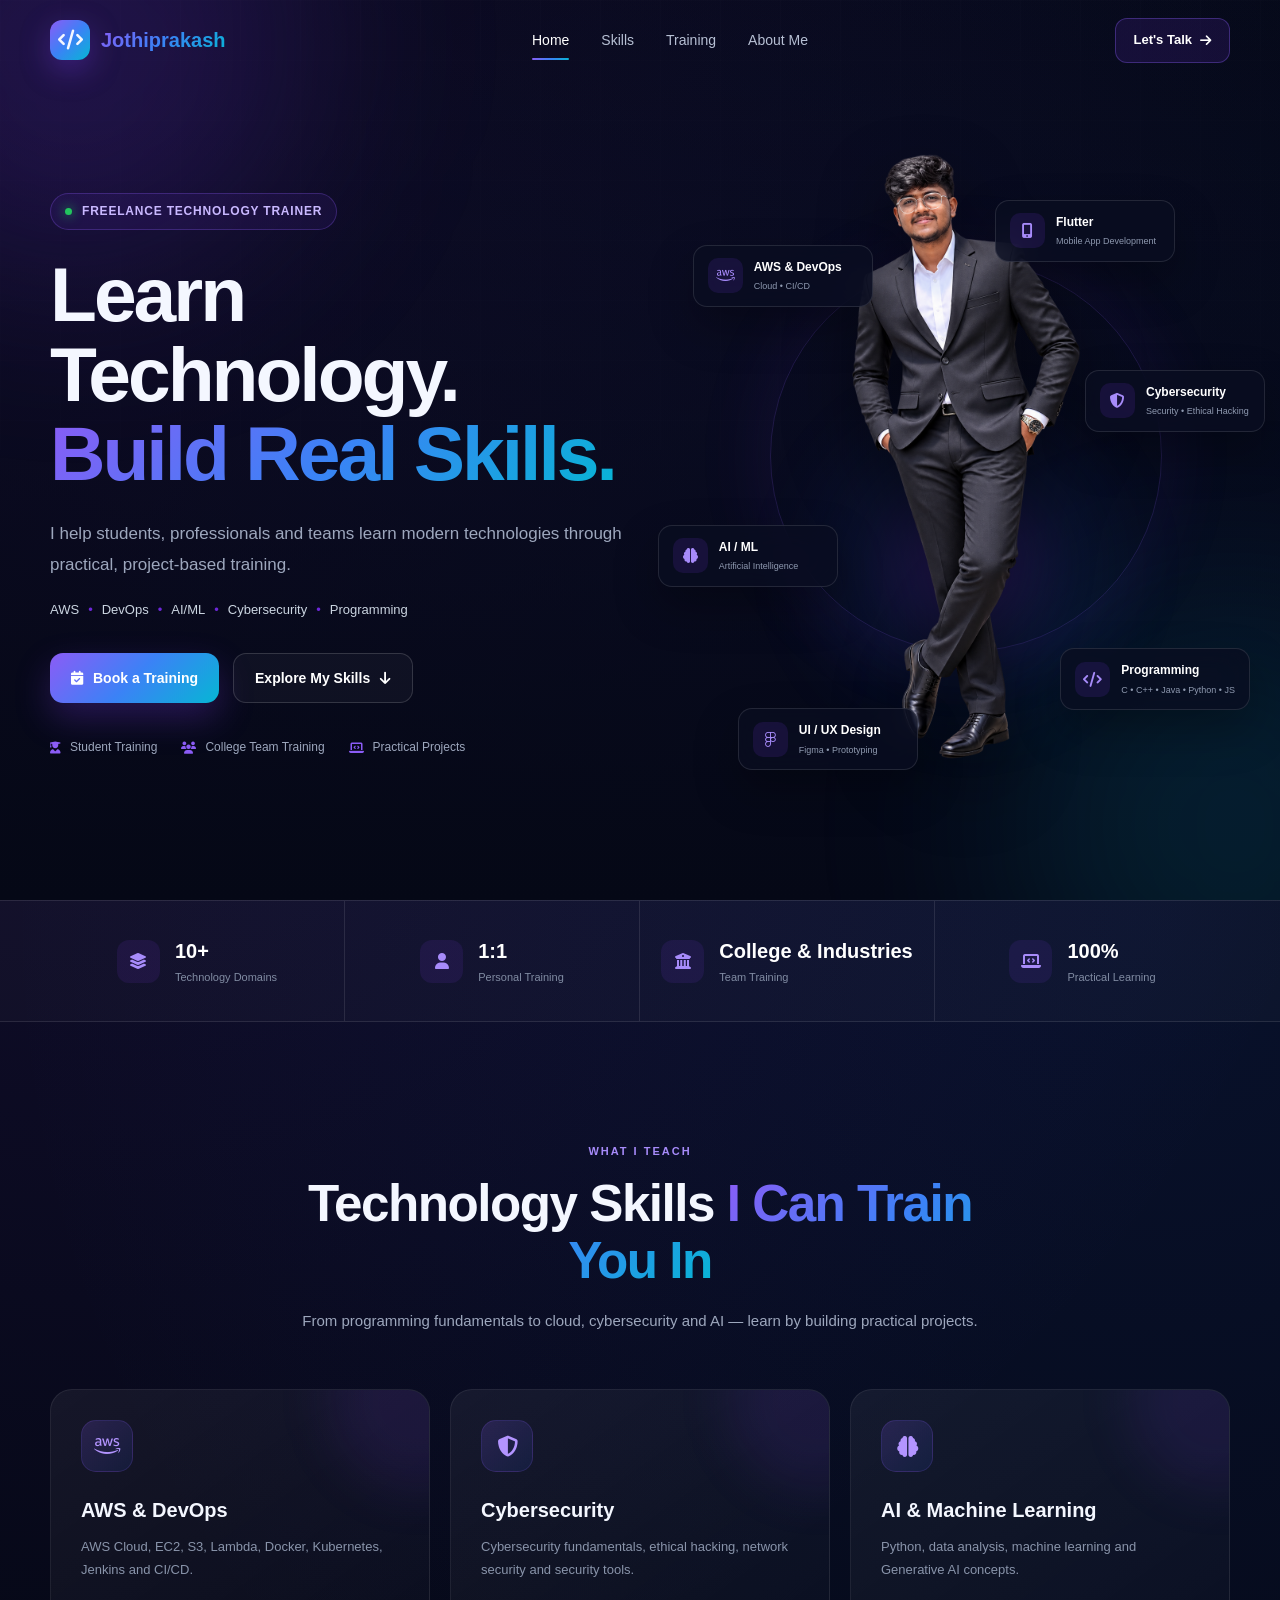
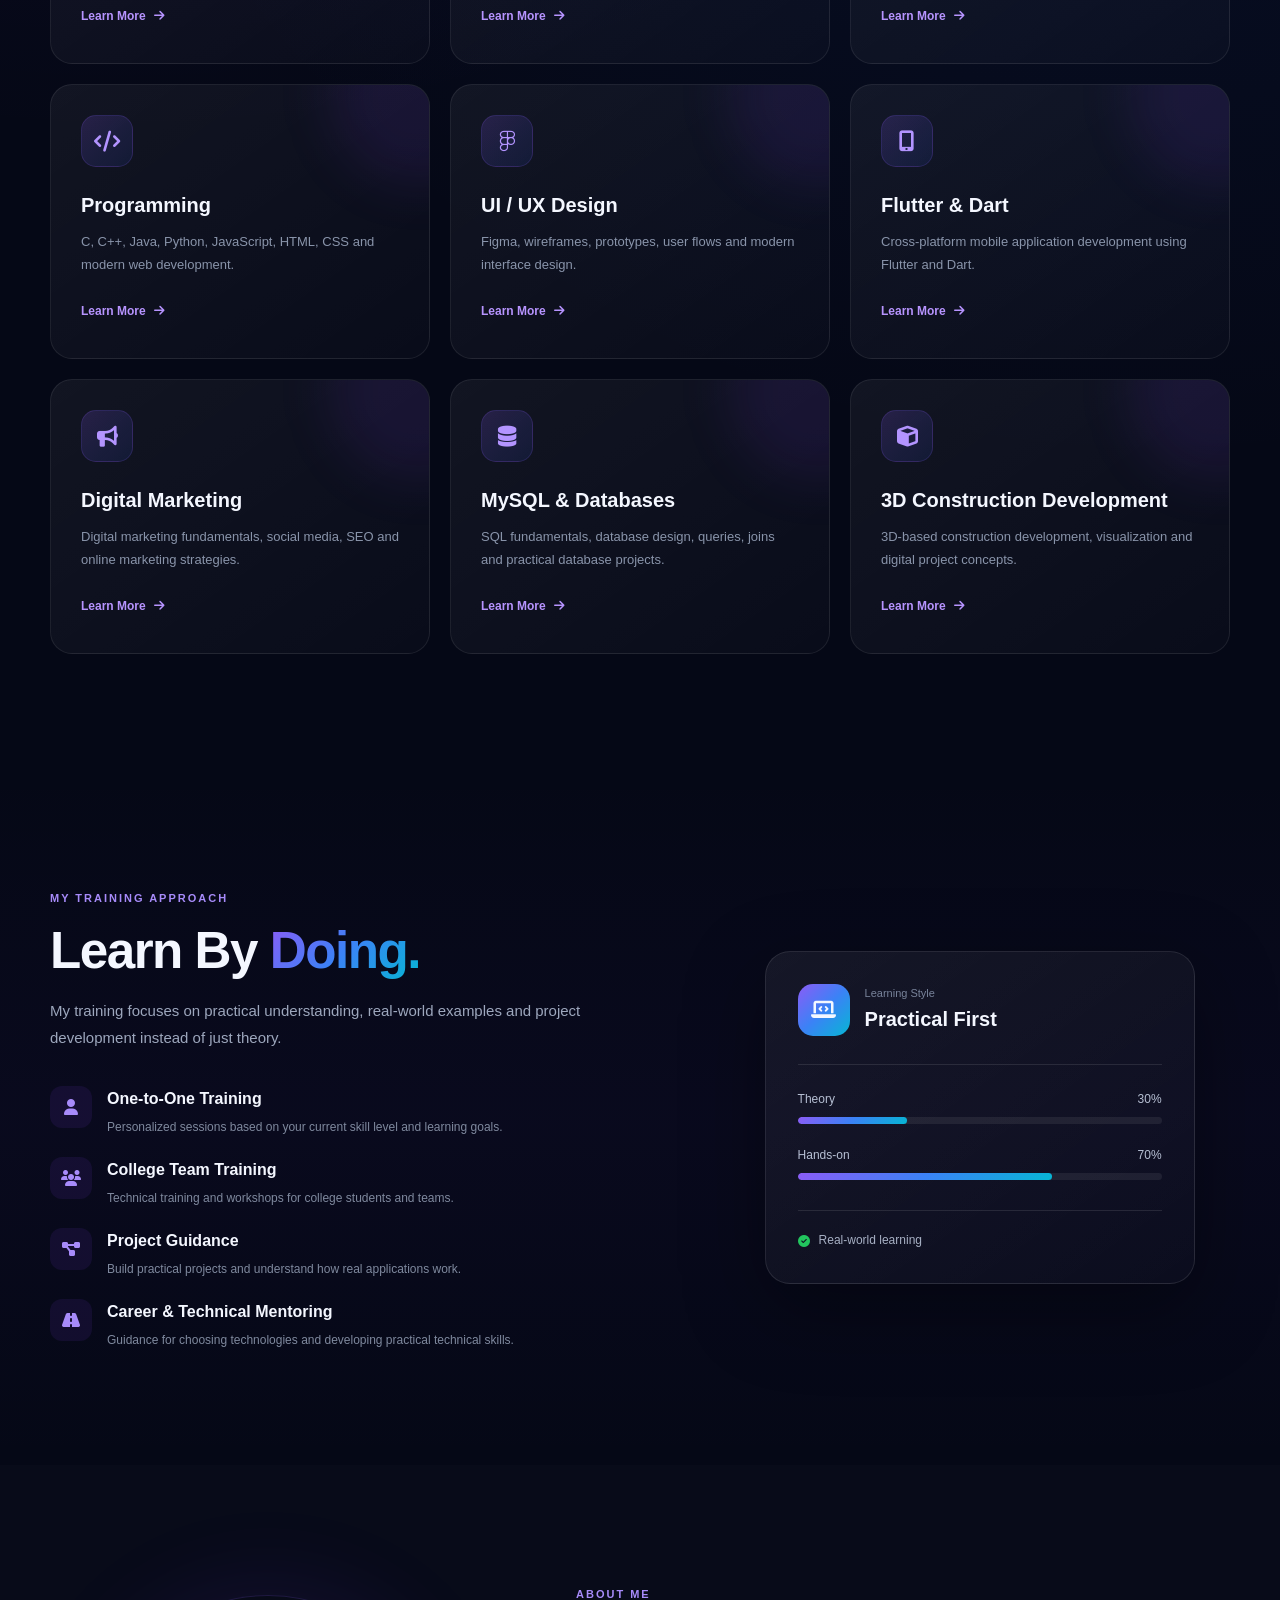
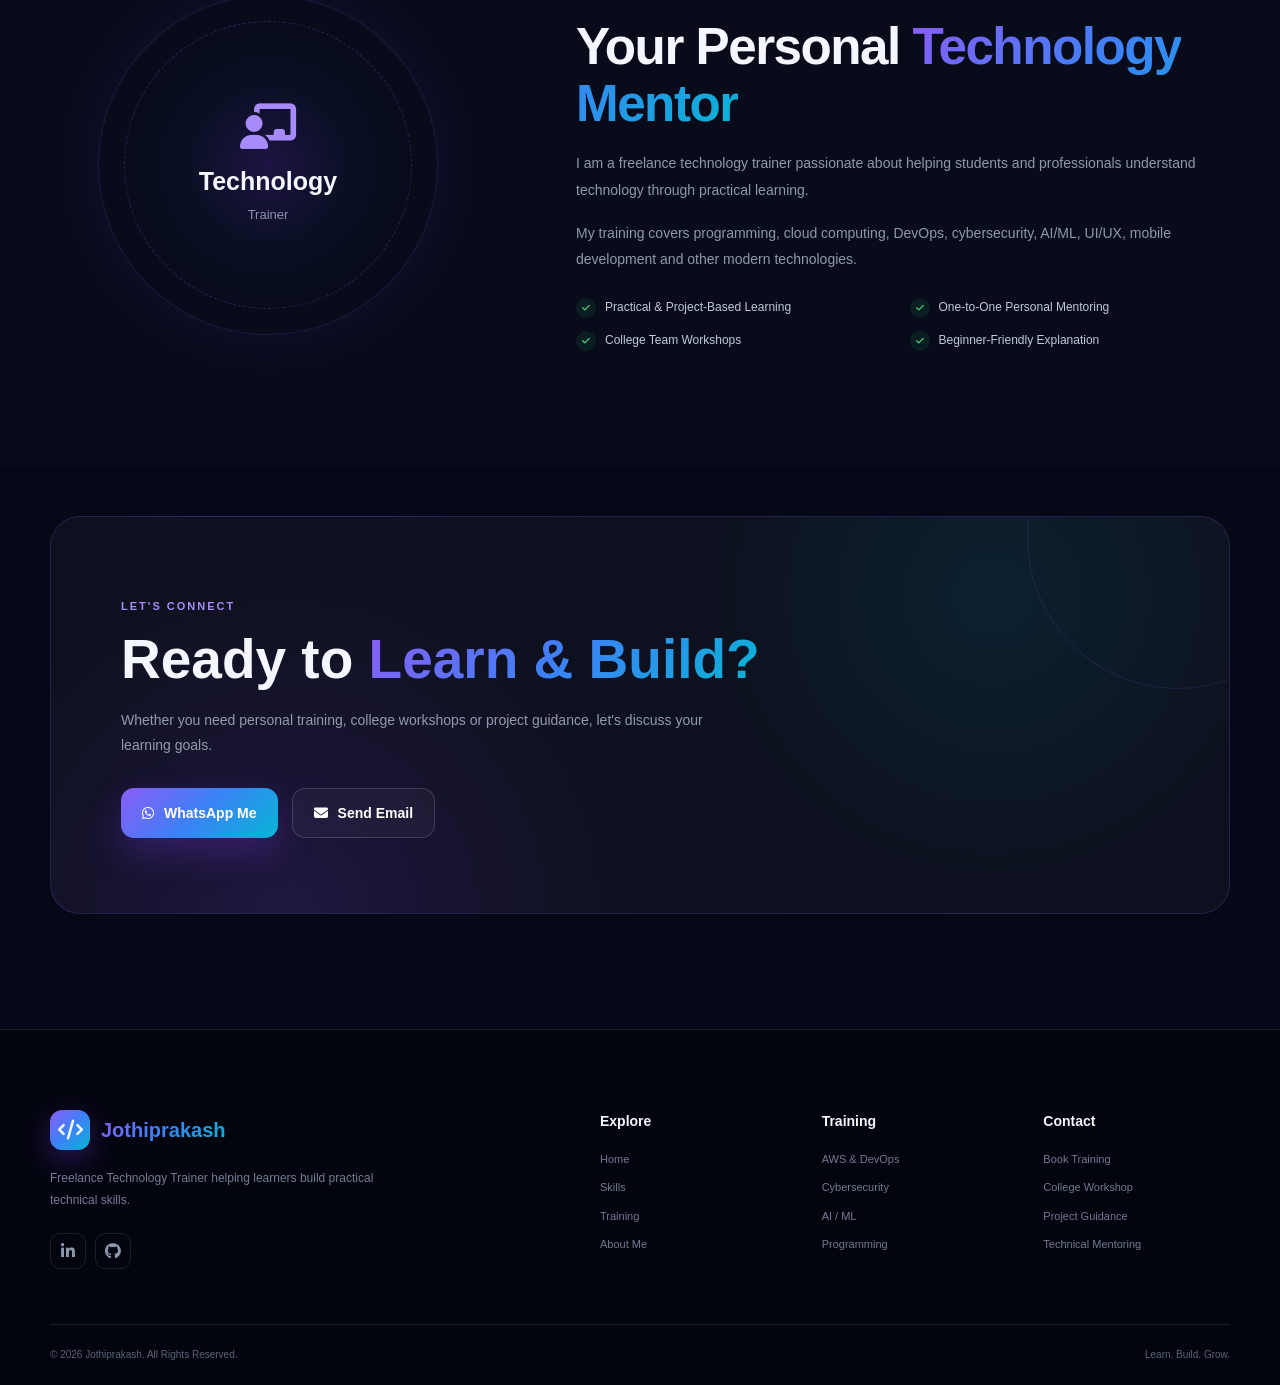
==== commit d16c7a5e: "Update index.html" ====
--- a/index.html
+++ b/index.html
@@ -240,7 +240,7 @@
                         <div class="tech-core-content">
 
                             <img
-                                src="images/trainer.png"
+                                src="assets/trainer.png"
                                 alt="Jothiprakash - Freelance Technology Trainer"
                                 class="trainer-image"
                             >
--- a/css/styles.css
+++ b/css/styles.css
@@ -0,0 +1,2856 @@
+/* =========================================================
+   PERSONAL TECHNOLOGY TRAINER WEBSITE
+   STYLE.CSS
+   ========================================================= */
+
+
+/* ================= ROOT ================= */
+
+:root {
+
+    --bg: #050816;
+    --bg-secondary: #080d1f;
+    --card: rgba(255, 255, 255, 0.055);
+
+    --white: #ffffff;
+    --text: #f4f7ff;
+    --muted: #9da7bd;
+
+    --primary: #7c3aed;
+    --primary-light: #a855f7;
+    --blue: #2563eb;
+    --cyan: #06b6d4;
+
+    --border: rgba(255, 255, 255, 0.10);
+
+    --gradient:
+        linear-gradient(
+            135deg,
+            #8b5cf6,
+            #3b82f6,
+            #06b6d4
+        );
+
+    --container: 1180px;
+
+    --shadow:
+        0 25px 80px rgba(0, 0, 0, 0.35);
+
+    --transition:
+        all 0.35s ease;
+
+}
+
+
+/* ================= RESET ================= */
+
+* {
+
+    margin: 0;
+    padding: 0;
+
+    box-sizing: border-box;
+
+}
+
+
+html {
+
+    scroll-behavior: smooth;
+
+}
+
+
+body {
+
+    font-family: "Inter", sans-serif;
+
+    background:
+        radial-gradient(
+            circle at 10% 10%,
+            rgba(124, 58, 237, 0.12),
+            transparent 30%
+        ),
+        radial-gradient(
+            circle at 90% 20%,
+            rgba(37, 99, 235, 0.10),
+            transparent 30%
+        ),
+        var(--bg);
+
+    color: var(--text);
+
+    line-height: 1.6;
+
+    overflow-x: hidden;
+
+}
+
+
+a {
+
+    text-decoration: none;
+
+    color: inherit;
+
+}
+
+
+button {
+
+    font-family: inherit;
+
+}
+
+
+img {
+
+    max-width: 100%;
+
+    display: block;
+
+}
+
+
+/* ================= CONTAINER ================= */
+
+.container {
+
+    width: min(
+        calc(100% - 40px),
+        var(--container)
+    );
+
+    margin: auto;
+
+}
+
+
+/* =========================================================
+   NAVBAR
+   ========================================================= */
+
+.navbar {
+
+    position: fixed;
+
+    top: 0;
+    left: 0;
+
+    width: 100%;
+
+    z-index: 999;
+
+    padding: 18px 0;
+
+    border-bottom:
+        1px solid transparent;
+
+    transition: var(--transition);
+
+}
+
+
+.navbar.scrolled {
+
+    background:
+        rgba(5, 8, 22, 0.82);
+
+    backdrop-filter: blur(20px);
+
+    border-color: var(--border);
+
+    padding: 13px 0;
+
+}
+
+
+.nav-container {
+
+    display: flex;
+
+    align-items: center;
+
+    justify-content: space-between;
+
+    gap: 30px;
+
+}
+
+
+/* ================= LOGO ================= */
+
+.logo {
+
+    display: flex;
+
+    align-items: center;
+
+    gap: 11px;
+
+    font-family: "Space Grotesk", sans-serif;
+
+    font-weight: 700;
+
+    font-size: 20px;
+
+    white-space: nowrap;
+
+}
+
+
+.logo-icon {
+
+    width: 40px;
+    height: 40px;
+
+    display: grid;
+
+    place-items: center;
+
+    border-radius: 12px;
+
+    background: var(--gradient);
+
+    box-shadow:
+        0 10px 30px rgba(124, 58, 237, 0.35);
+
+}
+
+
+.logo-text {
+    background: var(--gradient);
+
+    background-clip: text;
+    -webkit-background-clip: text;
+
+    -webkit-text-fill-color: transparent;
+}
+
+/* ================= NAV LINKS ================= */
+
+.nav-links {
+
+    display: flex;
+
+    align-items: center;
+
+    gap: 32px;
+
+}
+
+
+.nav-links a {
+
+    position: relative;
+
+    color: #b7c0d4;
+
+    font-size: 14px;
+
+    font-weight: 500;
+
+    transition: var(--transition);
+
+}
+
+
+.nav-links a:hover,
+.nav-links a.active {
+
+    color: white;
+
+}
+
+
+.nav-links a::after {
+
+    content: "";
+
+    position: absolute;
+
+    left: 0;
+    bottom: -8px;
+
+    width: 0;
+    height: 2px;
+
+    border-radius: 20px;
+
+    background: var(--gradient);
+
+    transition: width 0.3s ease;
+
+}
+
+
+.nav-links a:hover::after,
+.nav-links a.active::after {
+
+    width: 100%;
+
+}
+
+
+/* ================= NAV CTA ================= */
+
+.nav-cta {
+
+    display: flex;
+
+    align-items: center;
+
+    gap: 8px;
+
+    padding: 11px 18px;
+
+    border-radius: 12px;
+
+    background:
+        rgba(124, 58, 237, 0.13);
+
+    border: 1px solid
+        rgba(139, 92, 246, 0.35);
+
+    color: white;
+
+    font-size: 13px;
+
+    font-weight: 600;
+
+    transition: var(--transition);
+
+}
+
+
+.nav-cta:hover {
+
+    transform: translateY(-2px);
+
+    background:
+        rgba(124, 58, 237, 0.25);
+
+    box-shadow:
+        0 10px 30px
+        rgba(124, 58, 237, 0.22);
+
+}
+
+
+/* ================= MOBILE MENU ================= */
+
+.menu-toggle {
+
+    display: none;
+
+    width: 42px;
+    height: 42px;
+
+    border: 1px solid var(--border);
+
+    border-radius: 10px;
+
+    background:
+        rgba(255, 255, 255, 0.05);
+
+    color: white;
+
+    cursor: pointer;
+
+    font-size: 18px;
+
+}
+
+
+/* =========================================================
+   HERO
+   ========================================================= */
+
+.hero {
+
+    position: relative;
+
+    min-height: 100vh;
+
+    padding:
+        150px 0
+        100px;
+
+    display: flex;
+
+    align-items: center;
+
+    overflow: hidden;
+
+    background:
+        linear-gradient(
+            180deg,
+            rgba(5, 8, 22, 0.2),
+            rgba(5, 8, 22, 1)
+        );
+
+}
+
+
+/* ================= HERO GRID ================= */
+
+.hero::before {
+
+    content: "";
+
+    position: absolute;
+
+    inset: 0;
+
+    opacity: 0.25;
+
+    background-image:
+
+        linear-gradient(
+            rgba(255,255,255,0.035) 1px,
+            transparent 1px
+        ),
+
+        linear-gradient(
+            90deg,
+            rgba(255,255,255,0.035) 1px,
+            transparent 1px
+        );
+
+    background-size: 60px 60px;
+
+    mask-image:
+        linear-gradient(
+            to bottom,
+            black,
+            transparent
+        );
+
+}
+
+
+/* ================= GLOWS ================= */
+
+.hero-glow {
+
+    position: absolute;
+
+    width: 450px;
+    height: 450px;
+
+    border-radius: 50%;
+
+    filter: blur(100px);
+
+    pointer-events: none;
+
+}
+
+
+.hero-glow-1 {
+
+    top: -180px;
+    left: -150px;
+
+    background:
+        rgba(124, 58, 237, 0.18);
+
+}
+
+
+.hero-glow-2 {
+
+    right: -180px;
+    bottom: -150px;
+
+    background:
+        rgba(6, 182, 212, 0.12);
+
+}
+
+
+/* ================= HERO CONTAINER ================= */
+
+.hero-container {
+
+    position: relative;
+
+    z-index: 2;
+
+    display: grid;
+
+    grid-template-columns:
+        1.05fr
+        0.95fr;
+
+    align-items: center;
+
+    gap: 70px;
+
+}
+
+
+/* ================= HERO CONTENT ================= */
+
+.hero-content {
+
+    max-width: 680px;
+
+}
+
+
+.hero-badge {
+
+    display: inline-flex;
+
+    align-items: center;
+
+    gap: 10px;
+
+    padding: 8px 14px;
+
+    margin-bottom: 25px;
+
+    border-radius: 100px;
+
+    border:
+        1px solid
+        rgba(139, 92, 246, 0.28);
+
+    background:
+        rgba(124, 58, 237, 0.09);
+
+    color: #c9b8ff;
+
+    font-size: 12px;
+
+    font-weight: 600;
+
+    text-transform: uppercase;
+
+    letter-spacing: 0.8px;
+
+}
+
+
+.badge-dot {
+
+    width: 7px;
+    height: 7px;
+
+    border-radius: 50%;
+
+    background: #22c55e;
+
+    box-shadow:
+        0 0 12px #22c55e;
+
+}
+
+
+.hero h1 {
+
+    font-family: "Space Grotesk", sans-serif;
+
+    font-size: clamp(
+        46px,
+        6vw,
+        78px
+    );
+
+    line-height: 1.04;
+
+    letter-spacing: -3px;
+
+    margin-bottom: 25px;
+
+}
+
+
+.gradient-text {
+
+    background: var(--gradient);
+
+    -webkit-background-clip: text;
+
+    -webkit-text-fill-color: transparent;
+
+    background-clip: text;
+
+}
+
+
+.hero-description {
+
+    max-width: 620px;
+
+    color: var(--muted);
+
+    font-size: 17px;
+
+    line-height: 1.8;
+
+    margin-bottom: 20px;
+
+}
+
+
+/* ================= HERO TECHNOLOGY LINE ================= */
+
+.hero-tech-line {
+
+    display: flex;
+
+    flex-wrap: wrap;
+
+    align-items: center;
+
+    gap: 9px;
+
+    color: #cbd5e1;
+
+    font-size: 13px;
+
+    margin-bottom: 32px;
+
+}
+
+
+.hero-tech-line span:nth-child(even) {
+
+    color: #6d28d9;
+
+}
+
+
+/* ================= HERO BUTTONS ================= */
+
+.hero-buttons {
+
+    display: flex;
+
+    align-items: center;
+
+    flex-wrap: wrap;
+
+    gap: 14px;
+
+}
+
+
+.btn {
+
+    display: inline-flex;
+
+    align-items: center;
+
+    justify-content: center;
+
+    gap: 10px;
+
+    min-height: 50px;
+
+    padding:
+        0 21px;
+
+    border-radius: 13px;
+
+    font-size: 14px;
+
+    font-weight: 600;
+
+    transition: var(--transition);
+
+}
+
+
+.btn-primary {
+
+    color: white;
+
+    background: var(--gradient);
+
+    box-shadow:
+        0 15px 35px
+        rgba(124, 58, 237, 0.27);
+
+}
+
+
+.btn-primary:hover {
+
+    transform: translateY(-3px);
+
+    box-shadow:
+        0 20px 45px
+        rgba(124, 58, 237, 0.38);
+
+}
+
+
+.btn-outline {
+
+    border:
+        1px solid
+        rgba(255,255,255,0.15);
+
+    background:
+        rgba(255,255,255,0.035);
+
+    color: white;
+
+}
+
+
+.btn-outline:hover {
+
+    border-color:
+        rgba(139, 92, 246, 0.55);
+
+    background:
+        rgba(124,58,237,0.08);
+
+    transform: translateY(-3px);
+
+}
+
+
+/* ================= HERO TRUST ================= */
+
+.hero-trust {
+
+    display: flex;
+
+    flex-wrap: wrap;
+
+    gap: 24px;
+
+    margin-top: 35px;
+
+}
+
+
+.trust-item {
+
+    display: flex;
+
+    align-items: center;
+
+    gap: 9px;
+
+    color: #9da7bd;
+
+    font-size: 12px;
+
+}
+
+
+.trust-item i {
+
+    color: #8b5cf6;
+
+}
+
+
+/* =========================================================
+   HERO VISUAL
+   ========================================================= */
+
+.hero-visual {
+
+    position: relative;
+
+    min-height: 600px;
+
+    display: flex;
+
+    align-items: center;
+
+    justify-content: center;
+
+}
+
+
+/* ================= PHOTO CORE ================= */
+
+.tech-core {
+
+    position: relative;
+
+    width: 430px;
+    height: 570px;
+
+    display: flex;
+
+    align-items: flex-end;
+
+    justify-content: center;
+
+    border-radius:
+        50% 50% 35px 35px;
+
+    overflow: visible;
+
+}
+
+
+/* Glow behind person */
+
+.tech-core::before {
+
+    content: "";
+
+    position: absolute;
+
+    width: 390px;
+    height: 390px;
+
+    border-radius: 50%;
+
+    background:
+        radial-gradient(
+            circle,
+            rgba(124,58,237,0.35),
+            rgba(37,99,235,0.08),
+            transparent 70%
+        );
+
+    filter: blur(25px);
+
+    z-index: -2;
+
+}
+
+
+/* Circle ring */
+
+.tech-core::after {
+
+    content: "";
+
+    position: absolute;
+
+    width: 390px;
+    height: 390px;
+
+    border-radius: 50%;
+
+    border:
+        1px solid
+        rgba(139,92,246,0.18);
+
+    box-shadow:
+        0 0 80px
+        rgba(124,58,237,0.10);
+
+    top: 70px;
+
+    z-index: -1;
+
+}
+
+
+/* ================= IMAGE ================= */
+
+.tech-core-content {
+
+    position: relative;
+
+    width: 100%;
+    height: 100%;
+
+    display: flex;
+
+    align-items: flex-end;
+
+    justify-content: center;
+
+}
+
+
+.trainer-image {
+
+    position: relative;
+
+    z-index: 5;
+
+    width: 470px;
+
+    max-width: none;
+
+    height: 610px;
+
+    object-fit: contain;
+
+    object-position: center bottom;
+
+    filter:
+        drop-shadow(
+            0 30px 35px
+            rgba(0,0,0,0.45)
+        );
+
+    transition:
+        transform 0.5s ease;
+
+}
+
+
+.hero-visual:hover .trainer-image {
+
+    transform:
+        translateY(-8px)
+        scale(1.015);
+
+}
+
+
+/* =========================================================
+   FLOATING TECHNOLOGY CARDS
+   ========================================================= */
+
+.tech-card {
+
+    position: absolute;
+
+    z-index: 10;
+
+    display: flex;
+
+    align-items: center;
+
+    gap: 11px;
+
+    min-width: 180px;
+
+    padding: 12px 14px;
+
+    border:
+        1px solid
+        rgba(255,255,255,0.11);
+
+    border-radius: 14px;
+
+    background:
+        rgba(10, 14, 32, 0.78);
+
+    backdrop-filter: blur(16px);
+
+    box-shadow:
+        0 20px 45px
+        rgba(0,0,0,0.28);
+
+    animation:
+        floatCard 5s ease-in-out infinite;
+
+}
+
+
+.tech-card strong {
+
+    display: block;
+
+    color: white;
+
+    font-size: 12px;
+
+    margin-bottom: 2px;
+
+}
+
+
+.tech-card span {
+
+    display: block;
+
+    color: #8f9ab0;
+
+    font-size: 9px;
+
+}
+
+
+.tech-card-icon {
+
+    width: 35px;
+    height: 35px;
+
+    display: grid;
+
+    place-items: center;
+
+    border-radius: 10px;
+
+    background:
+        rgba(124,58,237,0.13);
+
+    color: #a78bfa;
+
+    font-size: 15px;
+
+}
+
+
+.tech-card-1 {
+
+    top: 70px;
+    left: -10px;
+
+}
+
+
+.tech-card-2 {
+
+    top: 195px;
+    right: -35px;
+
+    animation-delay: 0.8s;
+
+}
+
+
+.tech-card-3 {
+
+    top: 350px;
+    left: -45px;
+
+    animation-delay: 1.5s;
+
+}
+
+
+.tech-card-4 {
+
+    bottom: 65px;
+    right: -20px;
+
+    animation-delay: 2.2s;
+
+}
+
+
+.tech-card-5 {
+
+    bottom: 5px;
+    left: 35px;
+
+    animation-delay: 2.8s;
+
+}
+
+
+.tech-card-6 {
+
+    top: 25px;
+    right: 55px;
+
+    animation-delay: 3.4s;
+
+}
+
+
+@keyframes floatCard {
+
+    0%,
+    100% {
+
+        transform:
+            translateY(0);
+
+    }
+
+    50% {
+
+        transform:
+            translateY(-10px);
+
+    }
+
+}
+
+
+/* =========================================================
+   STATS
+   ========================================================= */
+
+.stats {
+
+    position: relative;
+
+    z-index: 5;
+
+    border-top:
+        1px solid var(--border);
+
+    border-bottom:
+        1px solid var(--border);
+
+    background:
+        rgba(255,255,255,0.018);
+
+}
+
+
+.stats-container {
+
+    display: grid;
+
+    grid-template-columns:
+        repeat(4, 1fr);
+
+}
+
+
+.stat-item {
+
+    min-height: 120px;
+
+    display: flex;
+
+    align-items: center;
+
+    justify-content: center;
+
+    gap: 15px;
+
+    border-right:
+        1px solid var(--border);
+
+}
+
+
+.stat-item:last-child {
+
+    border-right: 0;
+
+}
+
+
+.stat-icon {
+
+    width: 43px;
+    height: 43px;
+
+    display: grid;
+
+    place-items: center;
+
+    border-radius: 12px;
+
+    background:
+        rgba(124,58,237,0.11);
+
+    color: #a78bfa;
+
+}
+
+
+.stat-number {
+
+    font-family: "Space Grotesk", sans-serif;
+
+    font-size: 20px;
+
+    font-weight: 700;
+
+    color: white;
+
+}
+
+
+.stat-label {
+
+    color: #818ca3;
+
+    font-size: 11px;
+
+    margin-top: 2px;
+
+}
+
+
+/* =========================================================
+   SECTION
+   ========================================================= */
+
+.section {
+
+    position: relative;
+
+    padding: 115px 0;
+
+}
+
+
+.section-header {
+
+    max-width: 720px;
+
+    margin:
+        0 auto
+        55px;
+
+    text-align: center;
+
+}
+
+
+.section-tag {
+
+    display: inline-block;
+
+    margin-bottom: 14px;
+
+    color: #a78bfa;
+
+    font-size: 11px;
+
+    font-weight: 700;
+
+    letter-spacing: 2px;
+
+    text-transform: uppercase;
+
+}
+
+
+.section-title {
+
+    font-family: "Space Grotesk", sans-serif;
+
+    font-size: clamp(
+        34px,
+        4vw,
+        52px
+    );
+
+    line-height: 1.12;
+
+    letter-spacing: -1.5px;
+
+    margin-bottom: 18px;
+
+}
+
+
+.section-description {
+
+    color: var(--muted);
+
+    font-size: 15px;
+
+    line-height: 1.8;
+
+}
+
+
+/* =========================================================
+   SKILLS / COURSE CARDS
+   ========================================================= */
+
+.course-grid {
+
+    display: grid;
+
+    grid-template-columns:
+        repeat(3, 1fr);
+
+    gap: 20px;
+
+}
+
+
+.course-card {
+
+    position: relative;
+
+    padding: 30px;
+
+    min-height: 275px;
+
+    border:
+        1px solid
+        rgba(255,255,255,0.08);
+
+    border-radius: 22px;
+
+    background:
+        linear-gradient(
+            145deg,
+            rgba(255,255,255,0.055),
+            rgba(255,255,255,0.018)
+        );
+
+    overflow: hidden;
+
+    transition:
+        transform 0.4s ease,
+        border-color 0.4s ease,
+        box-shadow 0.4s ease;
+
+}
+
+
+.course-card::before {
+
+    content: "";
+
+    position: absolute;
+
+    width: 180px;
+    height: 180px;
+
+    right: -80px;
+    top: -80px;
+
+    border-radius: 50%;
+
+    background:
+        rgba(124,58,237,0.10);
+
+    filter: blur(25px);
+
+}
+
+
+.course-card:hover {
+
+    transform:
+        translateY(-8px);
+
+    border-color:
+        rgba(139,92,246,0.35);
+
+    box-shadow:
+        0 25px 60px
+        rgba(0,0,0,0.25);
+
+}
+
+
+.course-icon {
+
+    width: 52px;
+    height: 52px;
+
+    display: grid;
+
+    place-items: center;
+
+    border-radius: 15px;
+
+    margin-bottom: 22px;
+
+    background:
+        linear-gradient(
+            135deg,
+            rgba(139,92,246,0.18),
+            rgba(37,99,235,0.10)
+        );
+
+    border:
+        1px solid
+        rgba(139,92,246,0.18);
+
+    color: #b394ff;
+
+    font-size: 21px;
+
+}
+
+
+.course-card h3 {
+
+    position: relative;
+
+    font-family: "Space Grotesk", sans-serif;
+
+    font-size: 20px;
+
+    margin-bottom: 10px;
+
+}
+
+
+.course-card p {
+
+    position: relative;
+
+    color: #8994aa;
+
+    font-size: 13px;
+
+    line-height: 1.75;
+
+    margin-bottom: 20px;
+
+}
+
+
+.course-link {
+
+    position: relative;
+
+    display: inline-flex;
+
+    align-items: center;
+
+    gap: 8px;
+
+    color: #b794ff;
+
+    font-size: 12px;
+
+    font-weight: 600;
+
+    transition: var(--transition);
+
+}
+
+
+.course-link:hover {
+
+    gap: 13px;
+
+    color: white;
+
+}
+
+
+/* =========================================================
+   TRAINING
+   ========================================================= */
+
+.training {
+
+    background:
+        linear-gradient(
+            180deg,
+            transparent,
+            rgba(124,58,237,0.035),
+            transparent
+        );
+
+}
+
+
+.training-container {
+
+    display: grid;
+
+    grid-template-columns:
+        1fr
+        0.85fr;
+
+    gap: 90px;
+
+    align-items: center;
+
+}
+
+
+.training-content {
+
+    max-width: 650px;
+
+}
+
+
+.training-list {
+
+    display: grid;
+
+    gap: 20px;
+
+    margin-top: 35px;
+
+}
+
+
+.training-item {
+
+    display: flex;
+
+    gap: 15px;
+
+}
+
+
+.training-item-icon {
+
+    flex-shrink: 0;
+
+    width: 42px;
+    height: 42px;
+
+    display: grid;
+
+    place-items: center;
+
+    border-radius: 12px;
+
+    background:
+        rgba(124,58,237,0.10);
+
+    color: #a78bfa;
+
+}
+
+
+.training-item h4 {
+
+    font-family: "Space Grotesk", sans-serif;
+
+    font-size: 16px;
+
+    margin-bottom: 5px;
+
+}
+
+
+.training-item p {
+
+    color: #7f899e;
+
+    font-size: 12px;
+
+    line-height: 1.7;
+
+}
+
+
+/* =========================================================
+   TRAINING VISUAL
+   ========================================================= */
+
+.training-visual {
+
+    display: flex;
+
+    justify-content: center;
+
+}
+
+
+.training-card {
+
+    width: 100%;
+
+    max-width: 430px;
+
+    padding: 32px;
+
+    border:
+        1px solid
+        rgba(255,255,255,0.10);
+
+    border-radius: 25px;
+
+    background:
+        linear-gradient(
+            145deg,
+            rgba(255,255,255,0.06),
+            rgba(255,255,255,0.02)
+        );
+
+    box-shadow:
+        var(--shadow);
+
+}
+
+
+.training-card-header {
+
+    display: flex;
+
+    align-items: center;
+
+    gap: 15px;
+
+    padding-bottom: 28px;
+
+    margin-bottom: 25px;
+
+    border-bottom:
+        1px solid var(--border);
+
+}
+
+
+.training-card-icon {
+
+    width: 52px;
+    height: 52px;
+
+    display: grid;
+
+    place-items: center;
+
+    border-radius: 15px;
+
+    background: var(--gradient);
+
+    font-size: 20px;
+
+}
+
+
+.training-card-header span {
+
+    display: block;
+
+    color: #78839a;
+
+    font-size: 11px;
+
+}
+
+
+.training-card-header h3 {
+
+    font-family: "Space Grotesk", sans-serif;
+
+    font-size: 20px;
+
+}
+
+
+.progress-item {
+
+    margin-bottom: 22px;
+
+}
+
+
+.progress-info {
+
+    display: flex;
+
+    justify-content: space-between;
+
+    margin-bottom: 8px;
+
+    color: #b7c0d4;
+
+    font-size: 12px;
+
+}
+
+
+.progress-bar {
+
+    height: 7px;
+
+    overflow: hidden;
+
+    border-radius: 20px;
+
+    background:
+        rgba(255,255,255,0.07);
+
+}
+
+
+.progress-fill {
+
+    height: 100%;
+
+    border-radius: inherit;
+
+    background: var(--gradient);
+
+}
+
+
+.training-card-bottom {
+
+    display: flex;
+
+    align-items: center;
+
+    gap: 9px;
+
+    margin-top: 30px;
+
+    padding-top: 20px;
+
+    border-top:
+        1px solid var(--border);
+
+    color: #a7b0c4;
+
+    font-size: 12px;
+
+}
+
+
+.training-card-bottom i {
+
+    color: #22c55e;
+
+}
+
+
+/* =========================================================
+   ABOUT
+   ========================================================= */
+
+.about {
+
+    background:
+        rgba(255,255,255,0.012);
+
+}
+
+
+.about-container {
+
+    display: grid;
+
+    grid-template-columns:
+        0.8fr
+        1.2fr;
+
+    align-items: center;
+
+    gap: 90px;
+
+}
+
+
+.about-visual {
+
+    display: flex;
+
+    align-items: center;
+
+    justify-content: center;
+
+}
+
+
+.about-circle {
+
+    position: relative;
+
+    width: 340px;
+    height: 340px;
+
+    display: grid;
+
+    place-items: center;
+
+    border-radius: 50%;
+
+    background:
+        radial-gradient(
+            circle,
+            rgba(124,58,237,0.20),
+            rgba(37,99,235,0.05),
+            transparent 70%
+        );
+
+    border:
+        1px solid
+        rgba(139,92,246,0.18);
+
+    box-shadow:
+        0 0 100px
+        rgba(124,58,237,0.12);
+
+}
+
+
+.about-circle::before {
+
+    content: "";
+
+    position: absolute;
+
+    inset: 25px;
+
+    border-radius: 50%;
+
+    border:
+        1px dashed
+        rgba(139,92,246,0.28);
+
+    animation:
+        rotateCircle 18s linear infinite;
+
+}
+
+
+@keyframes rotateCircle {
+
+    from {
+
+        transform: rotate(0);
+
+    }
+
+    to {
+
+        transform: rotate(360deg);
+
+    }
+
+}
+
+
+.about-circle-content {
+
+    position: relative;
+
+    z-index: 2;
+
+    text-align: center;
+
+}
+
+
+.about-circle-content i {
+
+    display: block;
+
+    margin-bottom: 12px;
+
+    color: #a78bfa;
+
+    font-size: 45px;
+
+}
+
+
+.about-circle-content strong {
+
+    display: block;
+
+    font-family: "Space Grotesk", sans-serif;
+
+    font-size: 25px;
+
+}
+
+
+.about-circle-content span {
+
+    color: #8994aa;
+
+    font-size: 13px;
+
+}
+
+
+.about-content p {
+
+    color: #8f99ad;
+
+    font-size: 14px;
+
+    line-height: 1.9;
+
+    margin-bottom: 16px;
+
+}
+
+
+.about-features {
+
+    display: grid;
+
+    grid-template-columns:
+        repeat(2, 1fr);
+
+    gap: 13px;
+
+    margin-top: 25px;
+
+}
+
+
+.about-feature {
+
+    display: flex;
+
+    align-items: center;
+
+    gap: 9px;
+
+    color: #c1c8d7;
+
+    font-size: 12px;
+
+}
+
+
+.about-feature i {
+
+    width: 20px;
+    height: 20px;
+
+    display: grid;
+
+    place-items: center;
+
+    border-radius: 50%;
+
+    background:
+        rgba(34,197,94,0.10);
+
+    color: #4ade80;
+
+    font-size: 9px;
+
+}
+
+
+/* =========================================================
+   CTA
+   ========================================================= */
+
+.cta {
+
+    padding-top: 50px;
+
+}
+
+
+.cta-box {
+
+    position: relative;
+
+    overflow: hidden;
+
+    padding: 75px 70px;
+
+    border:
+        1px solid
+        rgba(139,92,246,0.20);
+
+    border-radius: 30px;
+
+    background:
+        radial-gradient(
+            circle at 80% 20%,
+            rgba(6,182,212,0.10),
+            transparent 30%
+        ),
+        radial-gradient(
+            circle at 20% 100%,
+            rgba(124,58,237,0.16),
+            transparent 35%
+        ),
+        rgba(255,255,255,0.035);
+
+}
+
+
+.cta-box::before {
+
+    content: "";
+
+    position: absolute;
+
+    width: 300px;
+    height: 300px;
+
+    right: -100px;
+    top: -130px;
+
+    border-radius: 50%;
+
+    border:
+        1px solid
+        rgba(139,92,246,0.15);
+
+}
+
+
+.cta-content {
+
+    position: relative;
+
+    z-index: 2;
+
+    max-width: 750px;
+
+}
+
+
+.cta h2 {
+
+    font-family: "Space Grotesk", sans-serif;
+
+    font-size: clamp(
+        35px,
+        5vw,
+        55px
+    );
+
+    line-height: 1.1;
+
+    margin-bottom: 18px;
+
+}
+
+
+.cta p {
+
+    max-width: 620px;
+
+    color: #929caf;
+
+    font-size: 14px;
+
+    line-height: 1.8;
+
+    margin-bottom: 30px;
+
+}
+
+
+/* =========================================================
+   FOOTER
+   ========================================================= */
+
+.footer {
+
+    padding-top: 80px;
+
+    background:
+        #03050e;
+
+    border-top:
+        1px solid var(--border);
+
+}
+
+
+.footer-container {
+
+    display: grid;
+
+    grid-template-columns:
+        1fr
+        1.4fr;
+
+    gap: 100px;
+
+    padding-bottom: 55px;
+
+}
+
+
+.footer-brand {
+
+    max-width: 330px;
+
+}
+
+
+.footer-brand p {
+
+    color: #727d94;
+
+    font-size: 12px;
+
+    line-height: 1.8;
+
+    margin-top: 18px;
+
+}
+
+
+.social-links {
+
+    display: flex;
+
+    gap: 9px;
+
+    margin-top: 22px;
+
+}
+
+
+.social-links a {
+
+    width: 36px;
+    height: 36px;
+
+    display: grid;
+
+    place-items: center;
+
+    border:
+        1px solid var(--border);
+
+    border-radius: 10px;
+
+    color: #8d98ae;
+
+    transition: var(--transition);
+
+}
+
+
+.social-links a:hover {
+
+    color: white;
+
+    border-color:
+        rgba(139,92,246,0.45);
+
+    background:
+        rgba(124,58,237,0.10);
+
+    transform:
+        translateY(-3px);
+
+}
+
+
+/* ================= FOOTER LINKS ================= */
+
+.footer-links {
+
+    display: grid;
+
+    grid-template-columns:
+        repeat(3, 1fr);
+
+    gap: 35px;
+
+}
+
+
+.footer-links h4 {
+
+    margin-bottom: 18px;
+
+    font-family: "Space Grotesk", sans-serif;
+
+    font-size: 14px;
+
+}
+
+
+.footer-links a {
+
+    display: block;
+
+    color: #707b91;
+
+    font-size: 11px;
+
+    margin-bottom: 11px;
+
+    transition: var(--transition);
+
+}
+
+
+.footer-links a:hover {
+
+    color: #b99cff;
+
+    transform:
+        translateX(3px);
+
+}
+
+
+/* ================= FOOTER BOTTOM ================= */
+
+.footer-bottom {
+
+    display: flex;
+
+    align-items: center;
+
+    justify-content: space-between;
+
+    gap: 20px;
+
+    padding:
+        22px 0;
+
+    border-top:
+        1px solid var(--border);
+
+    color: #59647a;
+
+    font-size: 10px;
+
+}
+
+
+/* =========================================================
+   SCROLL REVEAL
+   ========================================================= */
+
+.course-card,
+.training-item,
+.about-content,
+.training-card,
+.stat-item {
+
+    opacity: 0;
+
+    transform:
+        translateY(25px);
+
+    transition:
+        opacity 0.7s ease,
+        transform 0.7s ease;
+
+}
+
+
+.course-card.visible,
+.training-item.visible,
+.about-content.visible,
+.training-card.visible,
+.stat-item.visible {
+
+    opacity: 1;
+
+    transform:
+        translateY(0);
+
+}
+
+
+/* =========================================================
+   SELECTION
+   ========================================================= */
+
+::selection {
+
+    background:
+        rgba(139,92,246,0.35);
+
+    color: white;
+
+}
+
+
+/* =========================================================
+   SCROLLBAR
+   ========================================================= */
+
+::-webkit-scrollbar {
+
+    width: 7px;
+
+}
+
+
+::-webkit-scrollbar-track {
+
+    background: #03050e;
+
+}
+
+
+::-webkit-scrollbar-thumb {
+
+    background:
+        linear-gradient(
+            #7c3aed,
+            #2563eb
+        );
+
+    border-radius: 20px;
+
+}
+
+
+/* =========================================================
+   RESPONSIVE - TABLET
+   ========================================================= */
+
+@media (max-width: 1100px) {
+
+    .hero-container {
+
+        gap: 30px;
+
+    }
+
+
+    .hero h1 {
+
+        font-size: 58px;
+
+    }
+
+
+    .hero-visual {
+
+        transform:
+            scale(0.88);
+
+    }
+
+
+    .tech-card-1 {
+
+        left: 0;
+
+    }
+
+
+    .tech-card-2 {
+
+        right: 0;
+
+    }
+
+
+    .tech-card-3 {
+
+        left: 0;
+
+    }
+
+
+    .tech-card-4 {
+
+        right: 0;
+
+    }
+
+}
+
+
+/* =========================================================
+   RESPONSIVE - 900px
+   ========================================================= */
+
+@media (max-width: 900px) {
+
+    .nav-links {
+
+        position: absolute;
+
+        top: 75px;
+        left: 20px;
+        right: 20px;
+
+        display: none;
+
+        flex-direction: column;
+
+        align-items: flex-start;
+
+        gap: 0;
+
+        padding: 18px;
+
+        border:
+            1px solid var(--border);
+
+        border-radius: 18px;
+
+        background:
+            rgba(5,8,22,0.96);
+
+        backdrop-filter:
+            blur(20px);
+
+    }
+
+
+    .nav-links.show {
+
+        display: flex;
+
+    }
+
+
+    .nav-links a {
+
+        width: 100%;
+
+        padding: 12px 8px;
+
+    }
+
+
+    .nav-links a::after {
+
+        display: none;
+
+    }
+
+
+    .menu-toggle {
+
+        display: block;
+
+    }
+
+
+    .nav-cta {
+
+        display: none;
+
+    }
+
+
+    .hero {
+
+        padding-top: 125px;
+
+    }
+
+
+    .hero-container {
+
+        grid-template-columns: 1fr;
+
+        text-align: center;
+
+    }
+
+
+    .hero-content {
+
+        margin: auto;
+
+    }
+
+
+    .hero-description {
+
+        margin-left: auto;
+        margin-right: auto;
+
+    }
+
+
+    .hero-tech-line {
+
+        justify-content: center;
+
+    }
+
+
+    .hero-buttons {
+
+        justify-content: center;
+
+    }
+
+
+    .hero-trust {
+
+        justify-content: center;
+
+    }
+
+
+    .hero-visual {
+
+        min-height: 580px;
+
+        transform:
+            scale(0.9);
+
+        margin-top: -30px;
+
+    }
+
+
+    .course-grid {
+
+        grid-template-columns:
+            repeat(2, 1fr);
+
+    }
+
+
+    .training-container {
+
+        grid-template-columns: 1fr;
+
+        gap: 60px;
+
+    }
+
+
+    .training-content {
+
+        max-width: none;
+
+    }
+
+
+    .about-container {
+
+        grid-template-columns: 1fr;
+
+        gap: 60px;
+
+    }
+
+
+    .footer-container {
+
+        grid-template-columns: 1fr;
+
+        gap: 55px;
+
+    }
+
+}
+
+
+/* =========================================================
+   RESPONSIVE - MOBILE
+   ========================================================= */
+
+@media (max-width: 600px) {
+
+    .container {
+
+        width:
+            min(
+                calc(100% - 28px),
+                var(--container)
+            );
+
+    }
+
+
+    .navbar {
+
+        padding: 14px 0;
+
+    }
+
+
+    .logo {
+
+        font-size: 17px;
+
+    }
+
+
+    .logo-icon {
+
+        width: 36px;
+        height: 36px;
+
+    }
+
+
+    .hero {
+
+        padding:
+            115px 0
+            65px;
+
+    }
+
+
+    .hero h1 {
+
+        font-size: 43px;
+
+        letter-spacing: -2px;
+
+    }
+
+
+    .hero-description {
+
+        font-size: 14px;
+
+    }
+
+
+    .hero-tech-line {
+
+        font-size: 11px;
+
+    }
+
+
+    .hero-buttons {
+
+        flex-direction: column;
+
+        width: 100%;
+
+    }
+
+
+    .btn {
+
+        width: 100%;
+
+    }
+
+
+    .hero-trust {
+
+        flex-direction: column;
+
+        align-items: center;
+
+        gap: 12px;
+
+    }
+
+
+    .hero-visual {
+
+        min-height: 490px;
+
+        transform:
+            scale(0.68);
+
+        margin:
+            -70px
+            0
+            -50px;
+
+    }
+
+
+    .tech-core {
+
+        width: 430px;
+        height: 540px;
+
+    }
+
+
+    .tech-card {
+
+        min-width: 165px;
+
+        padding: 10px;
+
+    }
+
+
+    .tech-card-1 {
+
+        left: -25px;
+
+    }
+
+
+    .tech-card-2 {
+
+        right: -25px;
+
+    }
+
+
+    .tech-card-3 {
+
+        left: -35px;
+
+    }
+
+
+    .tech-card-4 {
+
+        right: -30px;
+
+    }
+
+
+    .tech-card-5 {
+
+        left: 10px;
+
+    }
+
+
+    .tech-card-6 {
+
+        right: 15px;
+
+    }
+
+
+    .stats-container {
+
+        grid-template-columns:
+            repeat(2, 1fr);
+
+    }
+
+
+    .stat-item {
+
+        min-height: 100px;
+
+        justify-content: flex-start;
+
+        padding: 15px;
+
+        border-right:
+            1px solid var(--border);
+
+        border-bottom:
+            1px solid var(--border);
+
+    }
+
+
+    .stat-item:nth-child(2) {
+
+        border-right: 0;
+
+    }
+
+
+    .stat-item:nth-child(3),
+    .stat-item:nth-child(4) {
+
+        border-bottom: 0;
+
+    }
+
+
+    .section {
+
+        padding: 80px 0;
+
+    }
+
+
+    .section-title {
+
+        font-size: 34px;
+
+    }
+
+
+    .course-grid {
+
+        grid-template-columns: 1fr;
+
+    }
+
+
+    .course-card {
+
+        min-height: auto;
+
+        padding: 25px;
+
+    }
+
+
+    .about-features {
+
+        grid-template-columns: 1fr;
+
+    }
+
+
+    .about-circle {
+
+        width: 270px;
+        height: 270px;
+
+    }
+
+
+    .about-circle-content i {
+
+        font-size: 35px;
+
+    }
+
+
+    .about-circle-content strong {
+
+        font-size: 21px;
+
+    }
+
+
+    .cta-box {
+
+        padding:
+            45px 25px;
+
+        border-radius: 22px;
+
+    }
+
+
+    .cta h2 {
+
+        font-size: 36px;
+
+    }
+
+
+    .footer {
+
+        padding-top: 60px;
+
+    }
+
+
+    .footer-links {
+
+        grid-template-columns:
+            repeat(2, 1fr);
+
+    }
+
+
+    .footer-bottom {
+
+        flex-direction: column;
+
+        align-items: flex-start;
+
+    }
+
+}
+
+
+/* =========================================================
+   VERY SMALL DEVICES
+   ========================================================= */
+
+@media (max-width: 390px) {
+
+    .hero h1 {
+
+        font-size: 38px;
+
+    }
+
+
+    .hero-visual {
+
+        transform:
+            scale(0.58);
+
+        margin:
+            -100px
+            0
+            -80px;
+
+    }
+
+
+    .footer-links {
+
+        grid-template-columns: 1fr;
+
+    }
+
+}
